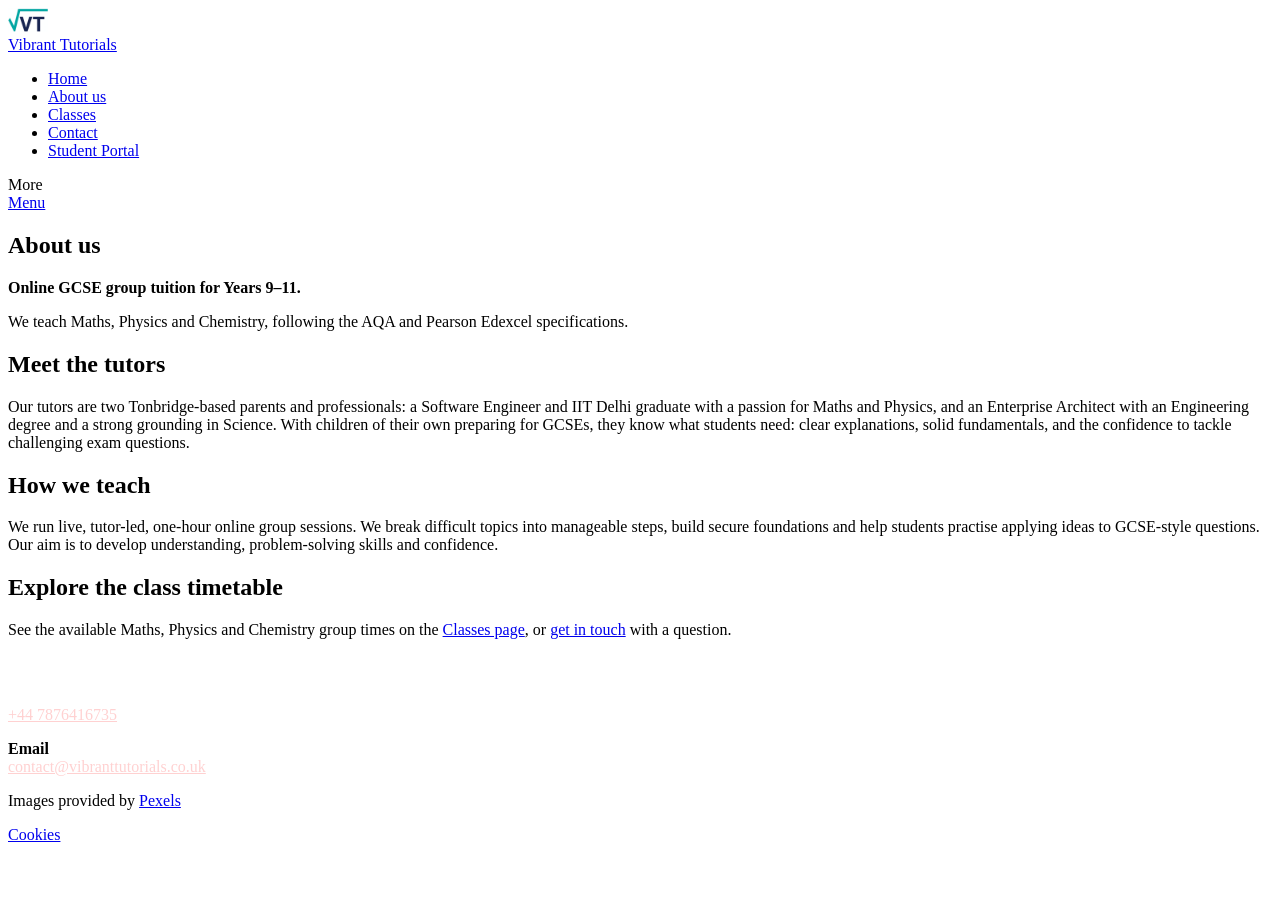
==== about-us/index.html @ f17263f3 "Add tutoring site files" ====
<!DOCTYPE html>
<html class="no-js" prefix="og: https://ogp.me/ns#" lang="en">
<head><link rel="preconnect" href="https://duyn491kcolsw.cloudfront.net" crossorigin><link rel="preconnect" href="https://fonts.gstatic.com" crossorigin><meta charset="utf-8"><link rel="icon" href="https://duyn491kcolsw.cloudfront.net/client/img/favicons/nco-reg.svg?ph=ab76c2c0dd" type="image/svg+xml" sizes="any"><link rel="icon" href="https://duyn491kcolsw.cloudfront.net/client/img/favicons/nco-reg-16.svg?ph=ab76c2c0dd" type="image/svg+xml" sizes="16x16"><link rel="icon" href="https://duyn491kcolsw.cloudfront.net/client/img/favicons/nco-reg.ico?ph=ab76c2c0dd"><link rel="apple-touch-icon" href="https://duyn491kcolsw.cloudfront.net/client/img/favicons/nco-reg.ico?ph=ab76c2c0dd"><link rel="icon" href="https://duyn491kcolsw.cloudfront.net/client/img/favicons/nco-reg.ico?ph=ab76c2c0dd">
    <meta http-equiv="X-UA-Compatible" content="IE=edge">
    <title>About us :: Vibrant Tutorials</title>
    <meta name="viewport" content="width=device-width,initial-scale=1">
    <meta name="msapplication-tap-highlight" content="no">
    
    <link href="https://duyn491kcolsw.cloudfront.net/files/0r/0rk/0rklmm.css?ph=ab76c2c0dd" media="print" rel="stylesheet">
    <link href="https://duyn491kcolsw.cloudfront.net/files/4f/4fk/4fkxao.css?ph=ab76c2c0dd" media="screen and (min-width:100000em)" rel="stylesheet" data-type="cq" disabled>
    <link rel="stylesheet" href="https://duyn491kcolsw.cloudfront.net/files/01/018/018gum.css?ph=ab76c2c0dd"><link rel="stylesheet" href="https://duyn491kcolsw.cloudfront.net/files/0k/0k1/0k1ucs.css?ph=ab76c2c0dd" media="screen and (min-width:37.5em)"><link rel="stylesheet" href="https://duyn491kcolsw.cloudfront.net/files/2l/2le/2leizp.css?ph=ab76c2c0dd" data-wnd_color_scheme_file=""><link rel="stylesheet" href="https://duyn491kcolsw.cloudfront.net/files/0n/0nx/0nxgrr.css?ph=ab76c2c0dd" data-wnd_color_scheme_desktop_file="" media="screen and (min-width:37.5em)" disabled=""><link rel="stylesheet" href="https://duyn491kcolsw.cloudfront.net/files/0o/0ou/0ounvp.css?ph=ab76c2c0dd" data-wnd_additive_color_file=""><link rel="stylesheet" href="https://duyn491kcolsw.cloudfront.net/files/3d/3dz/3dzb9f.css?ph=ab76c2c0dd" data-wnd_typography_file=""><link rel="stylesheet" href="https://duyn491kcolsw.cloudfront.net/files/01/013/0133ua.css?ph=ab76c2c0dd" data-wnd_typography_desktop_file="" media="screen and (min-width:37.5em)" disabled=""><script>(()=>{let e=!1;const t=()=>{if(!e&&window.innerWidth>=600){for(let e=0,t=document.querySelectorAll('head > link[href*="css"][media="screen and (min-width:37.5em)"]');e<t.length;e++)t[e].removeAttribute("disabled");e=!0}};t(),window.addEventListener("resize",t),"container"in document.documentElement.style||fetch(document.querySelector('head > link[data-type="cq"]').getAttribute("href")).then((e=>{e.text().then((e=>{const t=document.createElement("style");document.head.appendChild(t),t.appendChild(document.createTextNode(e)),import("https://duyn491kcolsw.cloudfront.net/client/js.polyfill/container-query-polyfill.modern.js").then((()=>{let e=setInterval((function(){document.body&&(document.body.classList.add("cq-polyfill-loaded"),clearInterval(e))}),100)}))}))}))})()</script>
<link rel="preload stylesheet" href="https://duyn491kcolsw.cloudfront.net/files/2m/2m8/2m8msc.css?ph=ab76c2c0dd" as="style"><meta name="description" content="Vibrant Tutorials offers online GCSE group tuition in Maths, Physics and Chemistry for Years 9–11. Our tutors are two Tonbridge-based professionals who help students build strong foundations, understand challenging ideas and grow in confidence."><meta name="keywords" content=""><meta name="generator" content="Webnode 2"><meta name="apple-mobile-web-app-capable" content="no"><meta name="apple-mobile-web-app-status-bar-style" content="black"><meta name="format-detection" content="telephone=no">

<meta property="og:url" content="https://www.vibranttutorials.co.uk/about-us/"><meta property="og:title" content="About us :: Vibrant Tutorials"><meta property="og:type" content="article"><meta property="og:description" content="Vibrant Tutorials offers online GCSE group tuition in Maths, Physics and Chemistry for Years 9–11. Our tutors are two Tonbridge-based professionals who help students build strong foundations, understand challenging ideas and grow in confidence."><meta property="og:site_name" content="Vibrant Tutorials"><meta property="og:image" content="https://ab76c2c0dd.clvaw-cdnwnd.com/5b10aa1853b78f2caf89f7ef17a01066/200000029-0ea910ea93/700/images-pexels-com-photos-5905714-pexels-photo-5905714-auto-compress-cs-tinysrgb-dpr-2-h-650-w-940.jpeg?ph=ab76c2c0dd"><meta property="og:article:published_time" content="2026-10-13 00:00:00"><meta name="robots" content="index,follow"><link rel="canonical" href="https://www.vibranttutorials.co.uk/about-us/"><script>window.checkAndChangeSvgColor=function(c){try{var a=document.getElementById(c);if(a){c=[["border","borderColor"],["outline","outlineColor"],["color","color"]];for(var h,b,d,f=[],e=0,m=c.length;e<m;e++)if(h=window.getComputedStyle(a)[c[e][1]].replace(/\s/g,"").match(/^rgb[a]?\(([0-9]{1,3}),([0-9]{1,3}),([0-9]{1,3})/i)){b="";for(var g=1;3>=g;g++)b+=("0"+parseInt(h[g],10).toString(16)).slice(-2);"0"===b.charAt(0)&&(d=parseInt(b.substr(0,2),16),d=Math.max(16,d),b=d.toString(16)+b.slice(-4));f.push(c[e][0]+"="+b)}if(f.length){var k=a.getAttribute("data-src"),l=k+(0>k.indexOf("?")?"?":"&")+f.join("&");a.src!=l&&(a.src=l,a.outerHTML=a.outerHTML)}}}catch(n){}};</script></head>
<body class="l wt-page ac-h ac-s ac-i ac-o ac-n l-default l-d-none b-btn-fr b-btn-s-m b-btn-dn b-btn-bw-1 img-d-fr img-t-u img-h-z line-solid b-e-ds lbox-l c-s-n    wnd-fe"><noscript>
				<iframe
				 src="https://www.googletagmanager.com/ns.html?id=GTM-542MMSL"
				 height="0"
				 width="0"
				 style="display:none;visibility:hidden"
				 >
				 </iframe>
			</noscript>

<div class="wnd-page l-page cs-deep ac-7f0d0d ac-dark t-t-fs-m t-t-fw-m t-t-sp-n t-t-d-s t-s-fs-m t-s-fw-m t-s-sp-n t-s-d-n t-p-fs-m t-p-fw-l t-p-sp-n t-h-fs-m t-h-fw-m t-h-sp-n t-bq-fs-m t-bq-fw-m t-bq-sp-n t-bq-d-q t-btn-fw-l t-nav-fw-l t-pd-fw-l t-nav-tt-n">
    <div class="l-w t cf t-19">
        <div class="l-bg cf">
            <div class="s-bg-l">
                
                
            </div>
        </div>
        <header class="l-h cf">
            <div class="sw cf">
	<div class="sw-c cf"><section data-space="true" class="s s-hn s-hn-default wnd-mt-classic wnd-na-c logo-classic sc-w   wnd-w-wider wnd-nh-m hm-hidden menu-default-underline">
	<div class="s-w">
		<div class="s-o">

			<div class="s-bg">
                <div class="s-bg-l">
                    
                    
                </div>
			</div>

			<div class="h-w h-f wnd-fixed">

				<div class="n-l">
					<div class="s-c menu-nav">
						<div class="logo-block">
							<div class="b b-l logo logo-default logo-nb wnd-font-size-20 playfair-display logo-25 b-ls-s">
	<div class="b-l-c logo-content">
		<a class="b-l-link logo-link" href="../index.html">

			

			<div class="b-l-embed logo-embed">
				<div class="b-l-embed-w logo-embed-cell">
					<img class="b-l-embed-svg logo-svg" id="wnd_LogoBlock_13761791842358066898_img" src="../images/vt_logo.png" alt="" width="40" height="24" decoding="async" style="width:40px;height:24px;object-fit:contain;aspect-ratio:5/3;"></div>
			</div>

			<div class="b-l-br logo-br"></div>

			<div class="b-l-text logo-text-wrapper">
				<div class="b-l-text-w logo-text">
					<span class="b-l-text-c logo-text-cell">Vibrant Tutorials</span>
				</div>
			</div>

		</a>
	</div>
</div>
						</div>

						<div id="menu-slider">
							<div id="menu-block">
								<nav id="menu"><div class="menu-font menu-wrapper">
	<a href="#" class="menu-close" rel="nofollow" title="Close Menu"></a>
	<ul role="menubar" aria-label="Menu" class="level-1">
		<li role="none" class="wnd-homepage">
			<a class="menu-item" role="menuitem" href="../index.html"><span class="menu-item-text">Home</span></a>
			
		</li><li role="none" class="wnd-active wnd-active-path">
			<a class="menu-item" role="menuitem" href="../about-us/index.html"><span class="menu-item-text">About us</span></a>
			
		</li><li role="none">
			<a class="menu-item" role="menuitem" href="../services/index.html"><span class="menu-item-text">Classes</span></a>
			
		</li>
		<li role="none">
			<a class="menu-item" role="menuitem" href="../contact/index.html"><span class="menu-item-text">Contact</span></a>
			
		</li>
		<li role="none"><a class="menu-item" role="menuitem" href="../portal/index.html"><span class="menu-item-text">Student Portal</span></a></li>
	</ul>
	<span class="more-text">More</span>
</div></nav>
							</div>
						</div>

						<div class="cart-and-mobile">
							
							

							<div id="menu-mobile">
								<a href="#" id="menu-submit"><span></span>Menu</a>
							</div>
						</div>

					</div>
				</div>

			</div>

		</div>
	</div>
</section></div>
</div>
        </header>
        <main class="l-m cf">
            <div class="sw cf">
	<div class="sw-c cf"><section class="s s-hm s-hm-hidden wnd-h-hidden cf sc-w   hn-default"><div></div></section><section class="s s-basic cf sc-w   wnd-w-wider wnd-s-higher wnd-h-auto">
	<div class="s-w cf">
		<div class="s-o s-fs cf">
			<div class="s-bg cf">
				<div class="s-bg-l">
                    
					
				</div>
			</div>
			<div class="s-c s-fs cf">
				<div class="ez cf"><div class="ez-c">
  <div class="b b-text cf"><div class="b-c b-text-c b-s b-s-t60 b-s-b60 b-cs cf">
    <h1>About us</h1>
    <p><strong>Online GCSE group tuition for Years 9–11.</strong></p>
    <p>We teach Maths, Physics and Chemistry, following the AQA and Pearson Edexcel specifications.</p>
  </div></div>
  <div class="b b-text cf"><div class="b-c b-text-c b-s b-s-t60 b-s-b60 b-cs cf">
    <h2>Meet the tutors</h2>
    <p>Our tutors are two Tonbridge-based parents and professionals: a Software Engineer and IIT Delhi graduate with a passion for Maths and Physics, and an Enterprise Architect with an Engineering degree and a strong grounding in Science. With children of their own preparing for GCSEs, they know what students need: clear explanations, solid fundamentals, and the confidence to tackle challenging exam questions.</p>
  </div></div>
  <div class="b b-text cf"><div class="b-c b-text-c b-s b-s-t60 b-s-b60 b-cs cf">
    <h2>How we teach</h2>
    <p>We run live, tutor-led, one-hour online group sessions. We break difficult topics into manageable steps, build secure foundations and help students practise applying ideas to GCSE-style questions. Our aim is to develop understanding, problem-solving skills and confidence.</p>
  </div></div>
  <div class="b b-text cf"><div class="b-c b-text-c b-s b-s-t60 b-s-b60 b-cs cf">
    <h2>Explore the class timetable</h2>
    <p>See the available Maths, Physics and Chemistry group times on the <a href="../services/index.html">Classes page</a>, or <a href="../contact/index.html">get in touch</a> with a question.</p>
  </div></div>
</div></div>
			</div>
		</div>
	</div>
</section></div>
</div>
        </main>
        <footer class="l-f cf">
            <div class="sw cf">
	<div class="sw-c cf"><section data-wn-border-element="s-f-border" class="s s-f s-f-edit sc-d   wnd-w-wider wnd-s-higher wnd-h-auto">
	<div class="s-w">
		<div class="s-o">
			<div class="s-bg">
                <div class="s-bg-l">
                    
                    
                </div>
			</div>
			<div class="s-f-ez">
				<div class="s-c s-f-border">
					<div>
						<div class="ez cf">
	<div class="ez-c"><div class="cw cf">
	<div class="cw-c cf"><div class="c cf" style="width:100%;">
	<div class="c-c cf"><div class="b b-text cf">
	<div class="b-c b-text-c b-s b-s-t60 b-s-b60 b-cs cf"><h2 style="color:#fff">Get in touch</h2>

<p><a style="color:#ffd1d1" href="tel:+447876416735">+44 7876416735</a></p>

<p><strong>Email</strong><br />
<a style="color:#ffd1d1" href="mailto:contact@vibranttutorials.co.uk">contact@vibranttutorials.co.uk</a></p>
</div>
</div></div>
</div></div>
</div><div class="b b-text cf">
	<div class="b-c b-text-c b-s b-s-t60 b-s-b60 b-cs cf"><p class="wnd-align-center"><font class="wnd-font-size-70">Images provided by <a href="https://pexels.com">Pexels</a></font></p></div>
</div></div>
</div>
					</div>
				</div>
			</div>
			<div class="s-c s-f-l-w">
				<div class="s-f-l b-s b-s-t0 b-s-b0">
					<div class="s-f-l-c s-f-l-c-first">
						<div class="s-f-sf">
                            <span class="sf b">
<span class="sf-content sf-c link"></span>
</span>
                            <span class="sf-cbr link">
    <a href="#" rel="nofollow">Cookies</a>
</span>
                            
                            
                            
						</div>
					</div>
					<div class="s-f-l-c s-f-l-c-last">
						<div class="s-f-lang lang-select cf">
	
</div>
					</div>
                    <div class="s-f-l-c s-f-l-c-currency">
                        <div class="s-f-ccy ccy-select cf">
	
</div>
                    </div>
				</div>
			</div>
		</div>
	</div>
	<div class="s-f-bg-stripe"></div>
</section></div>
</div>
        </footer>
    </div>
    
</div>
<section class="cb cb-dark" id="cookiebar" style="display:none;" id="cookiebar" style="display:none;">
	<div class="cb-bar cb-scrollable">
		<div class="cb-bar-c">
			<div class="cb-bar-text">We use cookies to enable the proper functioning and security of our website, and to offer you the best possible user experience.</div>
			<div class="cb-bar-buttons">
				<button class="cb-button cb-close-basic" data-action="accept-necessary">
					<span class="cb-button-content">Accept only necessary</span>
				</button>
				<button class="cb-button cb-close-basic" data-action="accept-all">
					<span class="cb-button-content">Accept all</span>
				</button>
				
			</div>
		</div>
        <div class="cb-close cb-close-basic" data-action="accept-necessary"></div>
	</div>

	<div class="cb-popup cb-light close">
		<div class="cb-popup-c">
			<div class="cb-popup-head">
				<h3 class="cb-popup-title">Advanced settings</h3>
				<p class="cb-popup-text">You can customize your cookie preferences here. Enable or disable the following categories and save your selection.</p>
			</div>
			<div class="cb-popup-options cb-scrollable">
				<div class="cb-option">
					<input class="cb-option-input" type="checkbox" id="necessary" name="necessary" readonly="readonly" disabled="disabled" checked="checked">
                    <div class="cb-option-checkbox"></div>
                    <label class="cb-option-label" for="necessary">Essential cookies</label>
					<div class="cb-option-text"></div>
				</div>
			</div>
			<div class="cb-popup-footer">
				<button class="cb-button cb-save-popup" data-action="advanced-save">
					<span class="cb-button-content">Save</span>
				</button>
			</div>
			<div class="cb-close cb-close-popup" data-action="close"></div>
		</div>
	</div>
</section>

<script src="https://duyn491kcolsw.cloudfront.net/files/35/35w/35wjn2.js?ph=ab76c2c0dd" crossorigin="anonymous" type="module"></script><script>document.querySelector(".wnd-fe")&&[...document.querySelectorAll(".c")].forEach((e=>{const t=e.querySelector(".b-text:only-child");t&&""===t.querySelector(".b-text-c").innerText&&e.classList.add("column-empty")}))</script>


<script src="https://duyn491kcolsw.cloudfront.net/client.fe/js.compiled/lang.en.157cda6bbe6f8e15.js?ph=ab76c2c0dd" crossorigin="anonymous"></script><script src="https://duyn491kcolsw.cloudfront.net/client.fe/js.compiled/compiled.multi.0f523a8eb54f2400.js?ph=ab76c2c0dd" crossorigin="anonymous"></script><script>var wnd = wnd || {};wnd.$data = {"image_content_items":{"wnd_ThumbnailBlock_1":{"id":"wnd_ThumbnailBlock_1","type":"wnd.pc.ThumbnailBlock"},"wnd_HeaderSection_header_main_6941791842962902108":{"id":"wnd_HeaderSection_header_main_6941791842962902108","type":"wnd.pc.HeaderSection"},"wnd_ImageBlock_26441791842962902212":{"id":"wnd_ImageBlock_26441791842962902212","type":"wnd.pc.ImageBlock"},"wnd_Section_default_76111791842962904018":{"id":"wnd_Section_default_76111791842962904018","type":"wnd.pc.Section"},"wnd_ImageBlock_34871791842962904216":{"id":"wnd_ImageBlock_34871791842962904216","type":"wnd.pc.ImageBlock"},"wnd_LogoBlock_13761791842358066898":{"id":"wnd_LogoBlock_13761791842358066898","type":"wnd.pc.LogoBlock"},"wnd_FooterSection_footer_17391791842358067066":{"id":"wnd_FooterSection_footer_17391791842358067066","type":"wnd.pc.FooterSection"}},"svg_content_items":{"wnd_ImageBlock_26441791842962902212":{"id":"wnd_ImageBlock_26441791842962902212","type":"wnd.pc.ImageBlock"},"wnd_ImageBlock_34871791842962904216":{"id":"wnd_ImageBlock_34871791842962904216","type":"wnd.pc.ImageBlock"},"wnd_LogoBlock_13761791842358066898":{"id":"wnd_LogoBlock_13761791842358066898","type":"wnd.pc.LogoBlock"}},"content_items":[],"eshopSettings":{"ESHOP_SETTINGS_DISPLAY_PRICE_WITHOUT_VAT":false,"ESHOP_SETTINGS_DISPLAY_ADDITIONAL_VAT":false,"ESHOP_SETTINGS_DISPLAY_SHIPPING_COST":false},"project_info":{"isMultilanguage":false,"isMulticurrency":false,"eshop_tax_enabled":"0","country_code":"gb","contact_state":null,"eshop_tax_type":"VAT","eshop_discounts":false,"graphQLURL":"https:\/\/vibranttutorials.co.uk\/servers\/graphql\/","iubendaSettings":{"cookieBarCode":"","cookiePolicyCode":"","privacyPolicyCode":"","termsAndConditionsCode":""}}};</script><script>wnd.$system = {"fileSystemType":"aws_s3","localFilesPath":"https:\/\/www.vibranttutorials.co.uk\/_files\/","awsS3FilesPath":"https:\/\/ab76c2c0dd.clvaw-cdnwnd.com\/5b10aa1853b78f2caf89f7ef17a01066\/","staticFiles":"https:\/\/duyn491kcolsw.cloudfront.net\/files","isCms":false,"staticCDNServers":["https:\/\/duyn491kcolsw.cloudfront.net\/"],"fileUploadAllowExtension":["jpg","jpeg","jfif","png","gif","bmp","ico","svg","webp","tiff","pdf","doc","docx","ppt","pptx","pps","ppsx","odt","xls","xlsx","txt","rtf","mp3","wma","wav","ogg","amr","flac","m4a","3gp","avi","wmv","mov","mpg","mkv","mp4","mpeg","m4v","swf","gpx","stl","csv","xml","txt","dxf","dwg","iges","igs","step","stp"],"maxUserFormFileLimit":4194304,"frontendLanguage":"en","backendLanguage":"en","frontendLanguageId":"1","page":{"id":200000058,"identifier":"about-us","template":{"id":200000004,"styles":{"typography":"t-19_new","typoTitleSizes":"t-t-fs-m","typoTitleWeights":"t-t-fw-m","typoTitleSpacings":"t-t-sp-n","typoTitleDecorations":"t-t-d-s","typoSubtitleSizes":"t-s-fs-m","typoSubtitleWeights":"t-s-fw-m","typoSubtitleSpacings":"t-s-sp-n","typoSubtitleDecorations":"t-s-d-n","typoParagraphSizes":"t-p-fs-m","typoParagraphWeights":"t-p-fw-l","typoParagraphSpacings":"t-p-sp-n","typoHeadingSizes":"t-h-fs-m","typoHeadingWeights":"t-h-fw-m","typoHeadingSpacings":"t-h-sp-n","typoBlockquoteSizes":"t-bq-fs-m","typoBlockquoteWeights":"t-bq-fw-m","typoBlockquoteSpacings":"t-bq-sp-n","typoBlockquoteDecorations":"t-bq-d-q","scheme":"cs-deep","additiveColor":"ac-7f0d0d ac-dark","acHeadings":true,"acSubheadings":true,"acIcons":true,"acOthers":true,"acMenu":true,"imageStyle":"img-d-fr","imageHover":"img-h-z","imageTitle":"img-t-u","buttonStyle":"b-btn-fr","buttonSize":"b-btn-s-m","buttonDecoration":"b-btn-dn","buttonBorders":"b-btn-bw-1","lineStyle":"line-solid","eshopGridItemStyle":"b-e-ds","formStyle":"rounded","menuType":"","menuStyle":"menu-default-underline","lightboxStyle":"lbox-l","columnSpaces":"c-s-n","sectionColor":"","sectionWidth":"wnd-w-wider","sectionSpace":"wnd-s-higher","layoutType":"l-default","layoutDecoration":"l-d-none","buttonWeight":"t-btn-fw-l","menuWeight":"t-nav-fw-l","productWeight":"t-pd-fw-l","background":{"default":null},"backgroundSettings":{"default":""}}},"layout":"default","name":"About us","html_title":"","language":"en","langId":1,"isHomepage":false,"meta_description":null,"meta_keywords":null,"header_code":null,"footer_code":null,"styles":[],"countFormsEntries":[]},"listingsPrefix":"\/l\/","productPrefix":"\/p\/","cartPrefix":"\/cart\/","checkoutPrefix":"\/checkout\/","searchPrefix":"\/search\/","isCheckout":false,"isEshop":false,"hasBlog":false,"isProductDetail":false,"isListingDetail":false,"listing_page":[],"hasEshopAnalytics":false,"gTagId":null,"gAdsId":null,"format":{"be":{"DATE_TIME":{"mask":"%d\/%m\/%Y %H:%M","regexp":"^(((0?[1-9]|[1,2][0-9]|3[0,1])\\\/(0?[1-9]|1[0-2])\\\/[0-9]{1,4})(( [0-1][0-9]| 2[0-3]):[0-5][0-9])?|(([0-9]{4}(0[1-9]|1[0-2])(0[1-9]|[1,2][0-9]|3[0,1])(0[0-9]|1[0-9]|2[0-3])[0-5][0-9][0-5][0-9])))?$"},"DATE":{"mask":"%d\/%m\/%Y","regexp":"^((0?[1-9]|[1,2][0-9]|3[0,1])\\\/(0?[1-9]|1[0-2])\\\/[0-9]{1,4})$"},"CURRENCY":{"mask":{"point":".","thousands":",","decimals":2,"mask":"%s","zerofill":true}}},"fe":{"DATE_TIME":{"mask":"%d\/%m\/%Y %H:%M","regexp":"^(((0?[1-9]|[1,2][0-9]|3[0,1])\\\/(0?[1-9]|1[0-2])\\\/[0-9]{1,4})(( [0-1][0-9]| 2[0-3]):[0-5][0-9])?|(([0-9]{4}(0[1-9]|1[0-2])(0[1-9]|[1,2][0-9]|3[0,1])(0[0-9]|1[0-9]|2[0-3])[0-5][0-9][0-5][0-9])))?$"},"DATE":{"mask":"%d\/%m\/%Y","regexp":"^((0?[1-9]|[1,2][0-9]|3[0,1])\\\/(0?[1-9]|1[0-2])\\\/[0-9]{1,4})$"},"CURRENCY":{"mask":{"point":".","thousands":",","decimals":2,"mask":"%s","zerofill":true}}}},"e_product":null,"listing_item":null,"feReleasedFeatures":{"dualCurrency":false,"HeurekaSatisfactionSurvey":true,"productAvailability":true},"labels":{"dualCurrency.fixedRate":"","invoicesGenerator.W2EshopInvoice.alreadyPayed":"Do not pay! - Already paid","invoicesGenerator.W2EshopInvoice.amount":"Quantity:","invoicesGenerator.W2EshopInvoice.contactInfo":"Contact information:","invoicesGenerator.W2EshopInvoice.couponCode":"Coupon code:","invoicesGenerator.W2EshopInvoice.customer":"Customer:","invoicesGenerator.W2EshopInvoice.dateOfIssue":"Date issued:","invoicesGenerator.W2EshopInvoice.dateOfTaxableSupply":"Date of taxable supply:","invoicesGenerator.W2EshopInvoice.dic":"VAT Reg No:","invoicesGenerator.W2EshopInvoice.discount":"Discount","invoicesGenerator.W2EshopInvoice.dueDate":"Due date:","invoicesGenerator.W2EshopInvoice.email":"Email:","invoicesGenerator.W2EshopInvoice.filenamePrefix":"Invoice-","invoicesGenerator.W2EshopInvoice.fiscalCode":"Fiscal code:","invoicesGenerator.W2EshopInvoice.freeShipping":"Free shipping","invoicesGenerator.W2EshopInvoice.ic":"Company ID:","invoicesGenerator.W2EshopInvoice.invoiceNo":"Invoice number","invoicesGenerator.W2EshopInvoice.invoiceNoTaxed":"Invoice - Tax invoice number","invoicesGenerator.W2EshopInvoice.notVatPayers":"Not VAT registered","invoicesGenerator.W2EshopInvoice.orderNo":"Order number:","invoicesGenerator.W2EshopInvoice.paymentPrice":"Payment method price:","invoicesGenerator.W2EshopInvoice.pec":"PEC:","invoicesGenerator.W2EshopInvoice.phone":"Phone:","invoicesGenerator.W2EshopInvoice.priceExTax":"Price excl. tax:","invoicesGenerator.W2EshopInvoice.priceIncludingTax":"Price incl. tax:","invoicesGenerator.W2EshopInvoice.product":"Product:","invoicesGenerator.W2EshopInvoice.productNr":"Product number:","invoicesGenerator.W2EshopInvoice.recipientCode":"Recipient code:","invoicesGenerator.W2EshopInvoice.shippingAddress":"Shipping address:","invoicesGenerator.W2EshopInvoice.shippingPrice":"Shipping price:","invoicesGenerator.W2EshopInvoice.subtotal":"Subtotal:","invoicesGenerator.W2EshopInvoice.sum":"Total:","invoicesGenerator.W2EshopInvoice.supplier":"Provider:","invoicesGenerator.W2EshopInvoice.tax":"Tax:","invoicesGenerator.W2EshopInvoice.total":"Total:","invoicesGenerator.W2EshopInvoice.web":"Web:","text[dashboard][complianceManagement][embeddedCode][cookiePolicy][title]":"Cookie policy","text[dashboard][complianceManagement][embeddedCode][privacyPolicy][title]":"Privacy policy","wnd.errorBandwidthStorage.description":"We apologize for any inconvenience. If you are the website owner, please log in to your account to learn how to get your website back online.","wnd.errorBandwidthStorage.heading":"This website is temporarily unavailable (or under maintenance)","wnd.es.CheckoutShippingService.correiosDeliveryWithSpecialConditions":"CEP de destino est\u00e1 sujeito a condi\u00e7\u00f5es especiais de entrega pela ECT e ser\u00e1 realizada com o acr\u00e9scimo de at\u00e9 7 (sete) dias \u00fateis ao prazo regular.","wnd.es.CheckoutShippingService.correiosWithoutHomeDelivery":"CEP de destino est\u00e1 temporariamente sem entrega domiciliar. A entrega ser\u00e1 efetuada na ag\u00eancia indicada no Aviso de Chegada que ser\u00e1 entregue no endere\u00e7o do destinat\u00e1rio","wnd.es.ProductEdit.unit.cm":"cm","wnd.es.ProductEdit.unit.floz":"fl oz","wnd.es.ProductEdit.unit.ft":"ft","wnd.es.ProductEdit.unit.ft2":"ft\u00b2","wnd.es.ProductEdit.unit.g":"g","wnd.es.ProductEdit.unit.gal":"gal","wnd.es.ProductEdit.unit.in":"in","wnd.es.ProductEdit.unit.inventoryQuantity":"pcs","wnd.es.ProductEdit.unit.inventorySize":"cm","wnd.es.ProductEdit.unit.inventorySize.cm":"cm","wnd.es.ProductEdit.unit.inventorySize.inch":"in","wnd.es.ProductEdit.unit.inventoryWeight":"kg","wnd.es.ProductEdit.unit.inventoryWeight.kg":"kg","wnd.es.ProductEdit.unit.inventoryWeight.lb":"lb","wnd.es.ProductEdit.unit.l":"l","wnd.es.ProductEdit.unit.m":"m","wnd.es.ProductEdit.unit.m2":"m\u00b2","wnd.es.ProductEdit.unit.m3":"m\u00b3","wnd.es.ProductEdit.unit.mg":"mg","wnd.es.ProductEdit.unit.ml":"ml","wnd.es.ProductEdit.unit.mm":"mm","wnd.es.ProductEdit.unit.oz":"oz","wnd.es.ProductEdit.unit.pcs":"pcs","wnd.es.ProductEdit.unit.pt":"pt","wnd.es.ProductEdit.unit.qt":"qt","wnd.es.ProductEdit.unit.yd":"yd","wnd.es.ProductList.inventory.outOfStock":"Out of stock","wnd.fe.CheckoutFi.creditCard":"Credit card","wnd.fe.CheckoutSelectMethodKlarnaPlaygroundItem":"{name} playground test","wnd.fe.CheckoutSelectMethodZasilkovnaItem.change":"Change pick up point","wnd.fe.CheckoutSelectMethodZasilkovnaItem.choose":"Choose your pick up point","wnd.fe.CheckoutSelectMethodZasilkovnaItem.error":"Please select a pick up point","wnd.fe.CheckoutZipField.brInvalid":"Please enter valid ZIP code in format XXXXX-XXX","wnd.fe.CookieBar.message":"This website uses cookies to provide the necessary site functionality and to improve your experience. By using our website, you agree to our privacy policy.","wnd.fe.FeFooter.createWebsite":"Create your website for free!","wnd.fe.FormManager.error.file.invalidExtOrCorrupted":"This file cannot be processed. Either the file has been corrupted or the extension doesn't match the format of the file.","wnd.fe.FormManager.error.file.notAllowedExtension":"File extension \u0022{EXTENSION}\u0022 is not allowed.","wnd.fe.FormManager.error.file.required":"Please choose a file to upload.","wnd.fe.FormManager.error.file.sizeExceeded":"Maximum size of the uploaded file is {SIZE} MB.","wnd.fe.FormManager.error.userChangePassword":"Passwords do not match","wnd.fe.FormManager.error.userLogin.inactiveAccount":"Your registration has not been approved yet, you cannot log in.","wnd.fe.FormManager.error.userLogin.invalidLogin":"Incorrect user name (email) or password!","wnd.fe.FreeBarBlock.buttonText":"Get started","wnd.fe.FreeBarBlock.longText":"This website was made with Webnode. \u003Cstrong\u003ECreate your own\u003C\/strong\u003E for free today!","wnd.fe.ListingData.shortMonthName.Apr":"Apr","wnd.fe.ListingData.shortMonthName.Aug":"Aug","wnd.fe.ListingData.shortMonthName.Dec":"Dec","wnd.fe.ListingData.shortMonthName.Feb":"Feb","wnd.fe.ListingData.shortMonthName.Jan":"Jan","wnd.fe.ListingData.shortMonthName.Jul":"Jul","wnd.fe.ListingData.shortMonthName.Jun":"Jun","wnd.fe.ListingData.shortMonthName.Mar":"Mar","wnd.fe.ListingData.shortMonthName.May":"May","wnd.fe.ListingData.shortMonthName.Nov":"Nov","wnd.fe.ListingData.shortMonthName.Oct":"Oct","wnd.fe.ListingData.shortMonthName.Sep":"Sep","wnd.fe.ShoppingCartManager.count.between2And4":"{COUNT} items","wnd.fe.ShoppingCartManager.count.moreThan5":"{COUNT} items","wnd.fe.ShoppingCartManager.count.one":"{COUNT} item","wnd.fe.ShoppingCartTable.label.itemsInStock":"Only {COUNT} pcs available in stock","wnd.fe.ShoppingCartTable.label.itemsInStock.between2And4":"Only {COUNT} pcs available in stock","wnd.fe.ShoppingCartTable.label.itemsInStock.moreThan5":"Only {COUNT} pcs available in stock","wnd.fe.ShoppingCartTable.label.itemsInStock.one":"Only {COUNT} pc available in stock","wnd.fe.ShoppingCartTable.label.outOfStock":"Out of stock","wnd.fe.UserBar.logOut":"Log Out","wnd.pc.BlogDetailPageZone.next":"Newer posts","wnd.pc.BlogDetailPageZone.previous":"Older posts","wnd.pc.ContactInfoBlock.placeholder.infoMail":"E.g. contact@example.com","wnd.pc.ContactInfoBlock.placeholder.infoPhone":"E.g. +44 020 1234 5678","wnd.pc.ContactInfoBlock.placeholder.infoText":"E.g. We are open daily from 9am to 6pm","wnd.pc.CookieBar.button.advancedClose":"Close","wnd.pc.CookieBar.button.advancedOpen":"Open advanced settings","wnd.pc.CookieBar.button.advancedSave":"Save","wnd.pc.CookieBar.link.disclosure":"Disclosure","wnd.pc.CookieBar.title.advanced":"Advanced settings","wnd.pc.CookieBar.title.option.functional":"Functional cookies","wnd.pc.CookieBar.title.option.marketing":"Marketing \/ third party cookies","wnd.pc.CookieBar.title.option.necessary":"Essential cookies","wnd.pc.CookieBar.title.option.performance":"Performance cookies","wnd.pc.CookieBarReopenBlock.text":"Cookies","wnd.pc.FileBlock.download":"DOWNLOAD","wnd.pc.FormBlock.action.defaultMessage.text":"The form was submitted successfully.","wnd.pc.FormBlock.action.defaultMessage.title":"Thank you!","wnd.pc.FormBlock.action.invisibleCaptchaInfoText":"This site is protected by reCAPTCHA and the Google \u003Clink1\u003EPrivacy Policy\u003C\/link1\u003E and \u003Clink2\u003ETerms of Service\u003C\/link2\u003E apply.","wnd.pc.FormBlock.action.submitBlockedDisabledBecauseSiteSecurity":"This form entry cannot be submitted (the website owner blocked your area).","wnd.pc.FormBlock.mail.value.no":"No","wnd.pc.FormBlock.mail.value.yes":"Yes","wnd.pc.FreeBarBlock.text":"Powered by","wnd.pc.ListingDetailPageZone.next":"Next","wnd.pc.ListingDetailPageZone.previous":"Previous","wnd.pc.ListingItemCopy.namePrefix":"Copy of","wnd.pc.MenuBlock.closeSubmenu":"Close submenu","wnd.pc.MenuBlock.openSubmenu":"Open submenu","wnd.pc.Option.defaultText":"Other option","wnd.pc.PageCopy.namePrefix":"Copy of","wnd.pc.PhotoGalleryBlock.placeholder.text":"No images were found in this photo gallery.","wnd.pc.PhotoGalleryBlock.placeholder.title":"Photo Gallery","wnd.pc.ProductAddToCartBlock.addToCart":"Add to cart","wnd.pc.ProductAvailability.in14Days":"Available in 14 days","wnd.pc.ProductAvailability.in3Days":"Available in 3 days","wnd.pc.ProductAvailability.in7Days":"Available in 7 days","wnd.pc.ProductAvailability.inMonth":"Available in 1 month","wnd.pc.ProductAvailability.inMoreThanMonth":"Available in more than 1 month","wnd.pc.ProductAvailability.inStock":"In stock","wnd.pc.ProductGalleryBlock.placeholder.text":"No images found in this product gallery.","wnd.pc.ProductGalleryBlock.placeholder.title":"Product gallery","wnd.pc.ProductItem.button.viewDetail":"Product page","wnd.pc.ProductOptionGroupBlock.notSelected":"No variant selected","wnd.pc.ProductOutOfStockBlock.label":"Out of stock","wnd.pc.ProductPriceBlock.prefixText":"Starting at ","wnd.pc.ProductPriceBlock.suffixText":"","wnd.pc.ProductPriceExcludingVATBlock.USContent":"price excl. VAT","wnd.pc.ProductPriceExcludingVATBlock.content":"price incl. VAT","wnd.pc.ProductShippingInformationBlock.content":"excluding shipping cost","wnd.pc.ProductVATInformationBlock.content":"excl. VAT {PRICE}","wnd.pc.ProductsZone.label.collections":"Categories","wnd.pc.ProductsZone.placeholder.noProductsInCategory":"This category is empty. Assign products to it or choose another category.","wnd.pc.ProductsZone.placeholder.text":"There are no products yet. Start by clicking \u0022Add product\u0022.","wnd.pc.ProductsZone.placeholder.title":"Products","wnd.pc.ProductsZoneModel.label.allCollections":"All products","wnd.pc.SearchBlock.allListingItems":"All blog posts","wnd.pc.SearchBlock.allPages":"All pages","wnd.pc.SearchBlock.allProducts":"All products","wnd.pc.SearchBlock.allResults":"Show all results","wnd.pc.SearchBlock.iconText":"Search","wnd.pc.SearchBlock.inputPlaceholder":"I'm looking for...","wnd.pc.SearchBlock.matchInListingItemIdentifier":"Post with the term \u0022{IDENTIFIER}\u0022 in URL","wnd.pc.SearchBlock.matchInPageIdentifier":"Page with the term \u0022{IDENTIFIER}\u0022 in URL","wnd.pc.SearchBlock.noResults":"No results found","wnd.pc.SearchBlock.requestError":"Error: Unable to load more results. Please refresh the page or \u003Clink1\u003Eclick here to try again\u003C\/link1\u003E.","wnd.pc.SearchResultsZone.emptyResult":"There are no results matching your search. Please try using a different term.","wnd.pc.SearchResultsZone.foundProducts":"Products found:","wnd.pc.SearchResultsZone.listingItemsTitle":"Blog posts","wnd.pc.SearchResultsZone.pagesTitle":"Pages","wnd.pc.SearchResultsZone.productsTitle":"Products","wnd.pc.SearchResultsZone.title":"Search results for:","wnd.pc.SectionMsg.name.eshopCategories":"Categories","wnd.pc.ShoppingCartTable.label.checkout":"Checkout","wnd.pc.ShoppingCartTable.label.checkoutDisabled":"Checkout is currently not available (no shipping or payment method)","wnd.pc.ShoppingCartTable.label.checkoutDisabledBecauseSiteSecurity":"This order cannot be submitted (the store owner blocked your area).","wnd.pc.ShoppingCartTable.label.continue":"Continue shopping","wnd.pc.ShoppingCartTable.label.delete":"Delete","wnd.pc.ShoppingCartTable.label.item":"Product","wnd.pc.ShoppingCartTable.label.price":"Price","wnd.pc.ShoppingCartTable.label.quantity":"Quantity","wnd.pc.ShoppingCartTable.label.sum":"Total","wnd.pc.ShoppingCartTable.label.totalPrice":"Total","wnd.pc.ShoppingCartTable.placeholder.text":"You can change that! Pick something from the store.","wnd.pc.ShoppingCartTable.placeholder.title":"Your shopping cart is empty now.","wnd.pc.ShoppingCartTotalPriceExcludingVATBlock.label":"excl. VAT","wnd.pc.ShoppingCartTotalPriceInformationBlock.label":"Excluding shipping cost","wnd.pc.ShoppingCartTotalPriceWithVATBlock.label":"with VAT","wnd.pc.ShoppingCartTotalVATBlock.label":"VAT {RATE}%","wnd.pc.SystemFooterBlock.poweredByWebnode":"Powered by {START_LINK}Webnode{END_LINK}","wnd.pc.UserBar.logoutText":"Log out","wnd.pc.UserChangePasswordFormBlock.invalidRecoveryUrl":"The link for resetting your password has timed out. To get a new link, go to the page {START_LINK}Forgotten password{END_LINK}","wnd.pc.UserRecoveryFormBlock.action.defaultMessage.text":"You can find the link that allows you to change your password in your inbox. If you haven't received this email, please check your spam folder.","wnd.pc.UserRecoveryFormBlock.action.defaultMessage.title":"The email with instructions has been sent.","wnd.pc.UserRegistrationFormBlock.action.defaultMessage.text":"Your registration is now awaiting approval. When your registration is approved, we will inform you via email.","wnd.pc.UserRegistrationFormBlock.action.defaultMessage.title":"Thank you for registering on our website.","wnd.pc.UserRegistrationFormBlock.action.successfulRegistrationMessage.text":"Your registration was successful and you can now log in to the private pages of this website.","wnd.pm.AddNewPagePattern.onlineStore":"Online store","wnd.ps.CookieBarSettingsForm.default.advancedMainText":"You can customize your cookie preferences here. Enable or disable the following categories and save your selection.","wnd.ps.CookieBarSettingsForm.default.captionAcceptAll":"Accept all","wnd.ps.CookieBarSettingsForm.default.captionAcceptNecessary":"Accept only necessary","wnd.ps.CookieBarSettingsForm.default.mainText":"We use cookies to enable the proper functioning and security of our website, and to offer you the best possible user experience.","wnd.templates.next":"Next","wnd.templates.prev":"Previous","wnd.templates.readMore":"Read more"},"fontSubset":null};</script><script>document.cookie="preferred_lang=en;path=\/;max-age=31536000;SameSite=Lax";</script><script>wnd.trackerConfig = {
					events: {"error":{"name":"Error"},"publish":{"name":"Publish page"},"open_premium_popup":{"name":"Open premium popup"},"publish_from_premium_popup":{"name":"Publish from premium content popup"},"upgrade_your_plan":{"name":"Upgrade your plan"},"ml_lock_page":{"name":"Lock access to page"},"ml_unlock_page":{"name":"Unlock access to page"},"ml_start_add_page_member_area":{"name":"Start - add page Member Area"},"ml_end_add_page_member_area":{"name":"End - add page Member Area"},"ml_show_activation_popup":{"name":"Show activation popup"},"ml_activation":{"name":"Member Login Activation"},"ml_deactivation":{"name":"Member Login Deactivation"},"ml_enable_require_approval":{"name":"Enable approve registration manually"},"ml_disable_require_approval":{"name":"Disable approve registration manually"},"ml_fe_member_registration":{"name":"Member Registration on FE"},"ml_fe_member_login":{"name":"Login Member"},"ml_fe_member_recovery":{"name":"Sent recovery email"},"ml_fe_member_change_password":{"name":"Change Password"},"undoredo_click_undo":{"name":"Undo\/Redo - click Undo"},"undoredo_click_redo":{"name":"Undo\/Redo - click Redo"},"add_anchor":{"name":"Anchor adding completed"},"add_page":{"name":"Page adding completed"},"change_page_order":{"name":"Change of page order"},"delete_page":{"name":"Page deleted"},"background_options_change":{"name":"Background setting completed"},"add_content":{"name":"Content adding completed"},"delete_content":{"name":"Content deleting completed"},"change_text":{"name":"Editing of text completed"},"add_image":{"name":"Image adding completed"},"add_photo":{"name":"Adding photo to galery completed"},"change_logo":{"name":"Logo changing completed"},"open_pages":{"name":"Open Pages"},"show_page_cms":{"name":"Show Page - CMS"},"new_section":{"name":"New section completed"},"delete_section":{"name":"Section deleting completed"},"add_video":{"name":"Video adding completed"},"add_maps":{"name":"Maps adding completed"},"add_button":{"name":"Button adding completed"},"add_file":{"name":"File adding completed"},"add_hr":{"name":"Horizontal line adding completed"},"delete_cell":{"name":"Cell deleting completed"},"delete_microtemplate":{"name":"Microtemplate deleting completed"},"add_blog_page":{"name":"Blog page adding completed"},"new_blog_post":{"name":"New blog post created"},"new_blog_recent_posts":{"name":"Blog recent posts list created"},"e_show_products_popup":{"name":"Show products popup"},"e_show_add_product":{"name":"Show add product popup"},"e_show_edit_product":{"name":"Show edit product popup"},"e_show_collections_popup":{"name":"Show collections manager popup"},"e_show_eshop_settings":{"name":"Show eshop settings popup"},"e_add_product":{"name":"Add product"},"e_edit_product":{"name":"Edit product"},"e_remove_product":{"name":"Remove product"},"e_bulk_show":{"name":"Bulk show products"},"e_bulk_hide":{"name":"Bulk hide products"},"e_bulk_remove":{"name":"Bulk remove products"},"e_move_product":{"name":"Order products"},"e_add_collection":{"name":"Add collection"},"e_rename_collection":{"name":"Rename collection"},"e_remove_collection":{"name":"Remove collection"},"e_add_product_to_collection":{"name":"Assign product to collection"},"e_remove_product_from_collection":{"name":"Unassign product from collection"},"e_move_collection":{"name":"Order collections"},"e_add_products_page":{"name":"Add products page"},"e_add_procucts_section":{"name":"Add products list section"},"e_add_products_content":{"name":"Add products list content block"},"e_change_products_zone_style":{"name":"Change style in products list"},"e_change_products_zone_collection":{"name":"Change collection in products list"},"e_show_products_zone_collection_filter":{"name":"Show collection filter in products list"},"e_hide_products_zone_collection_filter":{"name":"Hide collection filter in products list"},"e_show_product_detail_page":{"name":"Show product detail page"},"e_add_to_cart":{"name":"Add product to cart"},"e_remove_from_cart":{"name":"Remove product from cart"},"e_checkout_step":{"name":"From cart to checkout"},"e_finish_checkout":{"name":"Finish order"},"welcome_window_play_video":{"name":"Welcome window - play video"},"e_import_file":{"name":"Eshop - products import - file info"},"e_import_upload_time":{"name":"Eshop - products import - upload file duration"},"e_import_result":{"name":"Eshop - products import result"},"e_import_error":{"name":"Eshop - products import - errors"},"e_promo_blogpost":{"name":"Eshop promo - blogpost"},"e_promo_activate":{"name":"Eshop promo - activate"},"e_settings_activate":{"name":"Online store - activate"},"e_promo_hide":{"name":"Eshop promo - close"},"e_activation_popup_step":{"name":"Eshop activation popup - step"},"e_activation_popup_activate":{"name":"Eshop activation popup - activate"},"e_activation_popup_hide":{"name":"Eshop activation popup - close"},"e_deactivation":{"name":"Eshop deactivation"},"e_reactivation":{"name":"Eshop reactivation"},"e_variant_create_first":{"name":"Eshop - variants - add first variant"},"e_variant_add_option_row":{"name":"Eshop - variants - add option row"},"e_variant_remove_option_row":{"name":"Eshop - variants - remove option row"},"e_variant_activate_edit":{"name":"Eshop - variants - activate edit"},"e_variant_deactivate_edit":{"name":"Eshop - variants - deactivate edit"},"move_block_popup":{"name":"Move block - show popup"},"move_block_start":{"name":"Move block - start"},"publish_window":{"name":"Publish window"},"welcome_window_video":{"name":"Video welcome window"},"ai_assistant_aisection_popup_promo_show":{"name":"AI Assistant - show AI section Promo\/Purchase popup (Upgrade Needed)"},"ai_assistant_aisection_popup_promo_close":{"name":"AI Assistant - close AI section Promo\/Purchase popup (Upgrade Needed)"},"ai_assistant_aisection_popup_promo_submit":{"name":"AI Assistant - submit AI section Promo\/Purchase popup (Upgrade Needed)"},"ai_assistant_aisection_popup_promo_trial_show":{"name":"AI Assistant - show AI section Promo\/Purchase popup (Free Trial Offered)"},"ai_assistant_aisection_popup_promo_trial_close":{"name":"AI Assistant - close AI section Promo\/Purchase popup (Free Trial Offered)"},"ai_assistant_aisection_popup_promo_trial_submit":{"name":"AI Assistant - submit AI section Promo\/Purchase popup (Free Trial Offered)"},"ai_assistant_aisection_popup_prompt_show":{"name":"AI Assistant - show AI section Prompt popup"},"ai_assistant_aisection_popup_prompt_submit":{"name":"AI Assistant - submit AI section Prompt popup"},"ai_assistant_aisection_popup_prompt_close":{"name":"AI Assistant - close AI section Prompt popup"},"ai_assistant_aisection_popup_error_show":{"name":"AI Assistant - show AI section Error popup"},"ai_assistant_aitext_popup_promo_show":{"name":"AI Assistant - show AI text Promo\/Purchase popup (Upgrade Needed)"},"ai_assistant_aitext_popup_promo_close":{"name":"AI Assistant - close AI text Promo\/Purchase popup (Upgrade Needed)"},"ai_assistant_aitext_popup_promo_submit":{"name":"AI Assistant - submit AI text Promo\/Purchase popup (Upgrade Needed)"},"ai_assistant_aitext_popup_promo_trial_show":{"name":"AI Assistant - show AI text Promo\/Purchase popup (Free Trial Offered)"},"ai_assistant_aitext_popup_promo_trial_close":{"name":"AI Assistant - close AI text Promo\/Purchase popup (Free Trial Offered)"},"ai_assistant_aitext_popup_promo_trial_submit":{"name":"AI Assistant - submit AI text Promo\/Purchase popup (Free Trial Offered)"},"ai_assistant_aitext_popup_prompt_show":{"name":"AI Assistant - show AI text Prompt popup"},"ai_assistant_aitext_popup_prompt_submit":{"name":"AI Assistant - submit AI text Prompt popup"},"ai_assistant_aitext_popup_prompt_close":{"name":"AI Assistant - close AI text Prompt popup"},"ai_assistant_aitext_popup_error_show":{"name":"AI Assistant - show AI text Error popup"},"ai_assistant_aiedittext_popup_promo_show":{"name":"AI Assistant - show AI edit text Promo\/Purchase popup (Upgrade Needed)"},"ai_assistant_aiedittext_popup_promo_close":{"name":"AI Assistant - close AI edit text Promo\/Purchase popup (Upgrade Needed)"},"ai_assistant_aiedittext_popup_promo_submit":{"name":"AI Assistant - submit AI edit text Promo\/Purchase popup (Upgrade Needed)"},"ai_assistant_aiedittext_popup_promo_trial_show":{"name":"AI Assistant - show AI edit text Promo\/Purchase popup (Free Trial Offered)"},"ai_assistant_aiedittext_popup_promo_trial_close":{"name":"AI Assistant - close AI edit text Promo\/Purchase popup (Free Trial Offered)"},"ai_assistant_aiedittext_popup_promo_trial_submit":{"name":"AI Assistant - submit AI edit text Promo\/Purchase popup (Free Trial Offered)"},"ai_assistant_aiedittext_submit":{"name":"AI Assistant - submit AI edit text action"},"ai_assistant_aiedittext_popup_error_show":{"name":"AI Assistant - show AI edit text Error popup"},"ai_assistant_aipage_popup_promo_show":{"name":"AI Assistant - show AI page Promo\/Purchase popup (Upgrade Needed)"},"ai_assistant_aipage_popup_promo_close":{"name":"AI Assistant - close AI page Promo\/Purchase popup (Upgrade Needed)"},"ai_assistant_aipage_popup_promo_submit":{"name":"AI Assistant - submit AI page Promo\/Purchase popup (Upgrade Needed)"},"ai_assistant_aipage_popup_promo_trial_show":{"name":"AI Assistant - show AI page Promo\/Purchase popup (Free Trial Offered)"},"ai_assistant_aipage_popup_promo_trial_close":{"name":"AI Assistant - close AI page Promo\/Purchase popup (Free Trial Offered)"},"ai_assistant_aipage_popup_promo_trial_submit":{"name":"AI Assistant - submit AI page Promo\/Purchase popup (Free Trial Offered)"},"ai_assistant_aipage_popup_prompt_show":{"name":"AI Assistant - show AI page Prompt popup"},"ai_assistant_aipage_popup_prompt_submit":{"name":"AI Assistant - submit AI page Prompt popup"},"ai_assistant_aipage_popup_prompt_close":{"name":"AI Assistant - close AI page Prompt popup"},"ai_assistant_aipage_popup_error_show":{"name":"AI Assistant - show AI page Error popup"},"ai_assistant_aiblogpost_popup_promo_show":{"name":"AI Assistant - show AI blog post Promo\/Purchase popup (Upgrade Needed)"},"ai_assistant_aiblogpost_popup_promo_close":{"name":"AI Assistant - close AI blog post Promo\/Purchase popup (Upgrade Needed)"},"ai_assistant_aiblogpost_popup_promo_submit":{"name":"AI Assistant - submit AI blog post Promo\/Purchase popup (Upgrade Needed)"},"ai_assistant_aiblogpost_popup_promo_trial_show":{"name":"AI Assistant - show AI blog post Promo\/Purchase popup (Free Trial Offered)"},"ai_assistant_aiblogpost_popup_promo_trial_close":{"name":"AI Assistant - close AI blog post Promo\/Purchase popup (Free Trial Offered)"},"ai_assistant_aiblogpost_popup_promo_trial_submit":{"name":"AI Assistant - submit AI blog post Promo\/Purchase popup (Free Trial Offered)"},"ai_assistant_aiblogpost_popup_prompt_show":{"name":"AI Assistant - show AI blog post Prompt popup"},"ai_assistant_aiblogpost_popup_prompt_submit":{"name":"AI Assistant - submit AI blog post Prompt popup"},"ai_assistant_aiblogpost_popup_prompt_close":{"name":"AI Assistant - close AI blog post Prompt popup"},"ai_assistant_aiblogpost_popup_error_show":{"name":"AI Assistant - show AI blog post Error popup"},"ai_assistant_trial_used":{"name":"AI Assistant - free trial attempt used"},"ai_agent_trigger_show":{"name":"AI Agent - show trigger button"},"ai_agent_widget_open":{"name":"AI Agent - open widget"},"ai_agent_widget_close":{"name":"AI Agent - close widget"},"ai_agent_widget_submit":{"name":"AI Agent - submit message"},"ai_agent_conversation":{"name":"AI Agent - conversation"},"ai_agent_error":{"name":"AI Agent - error"},"ai_wizard_api_finished":{"name":"AI Wizard - finished"},"cookiebar_accept_all":{"name":"User accepted all cookies"},"cookiebar_accept_necessary":{"name":"User accepted necessary cookies"},"publish_popup_promo_banner_show":{"name":"Promo Banner in Publish Popup:"},"edit_image_alt":{"name":"Edit Image Alt"},"generate_image_alt":{"name":"Generate Image Alt"}},
					data: {"user":{"u":0,"p":54218412,"lc":"GB","t":"1"},"action":{"identifier":"","name":"","category":"project","platform":"WND2"},"browser":{"url":"https:\/\/www.vibranttutorials.co.uk\/about-us\/","ua":"curl\/8.7.1","referer_url":"","resolution":"","ip":"88.97.211.207"}},
					urlPrefix: "https://events.webnode.com/projects/-/events/",
					collection: "PROD",
				}</script></body>
</html>
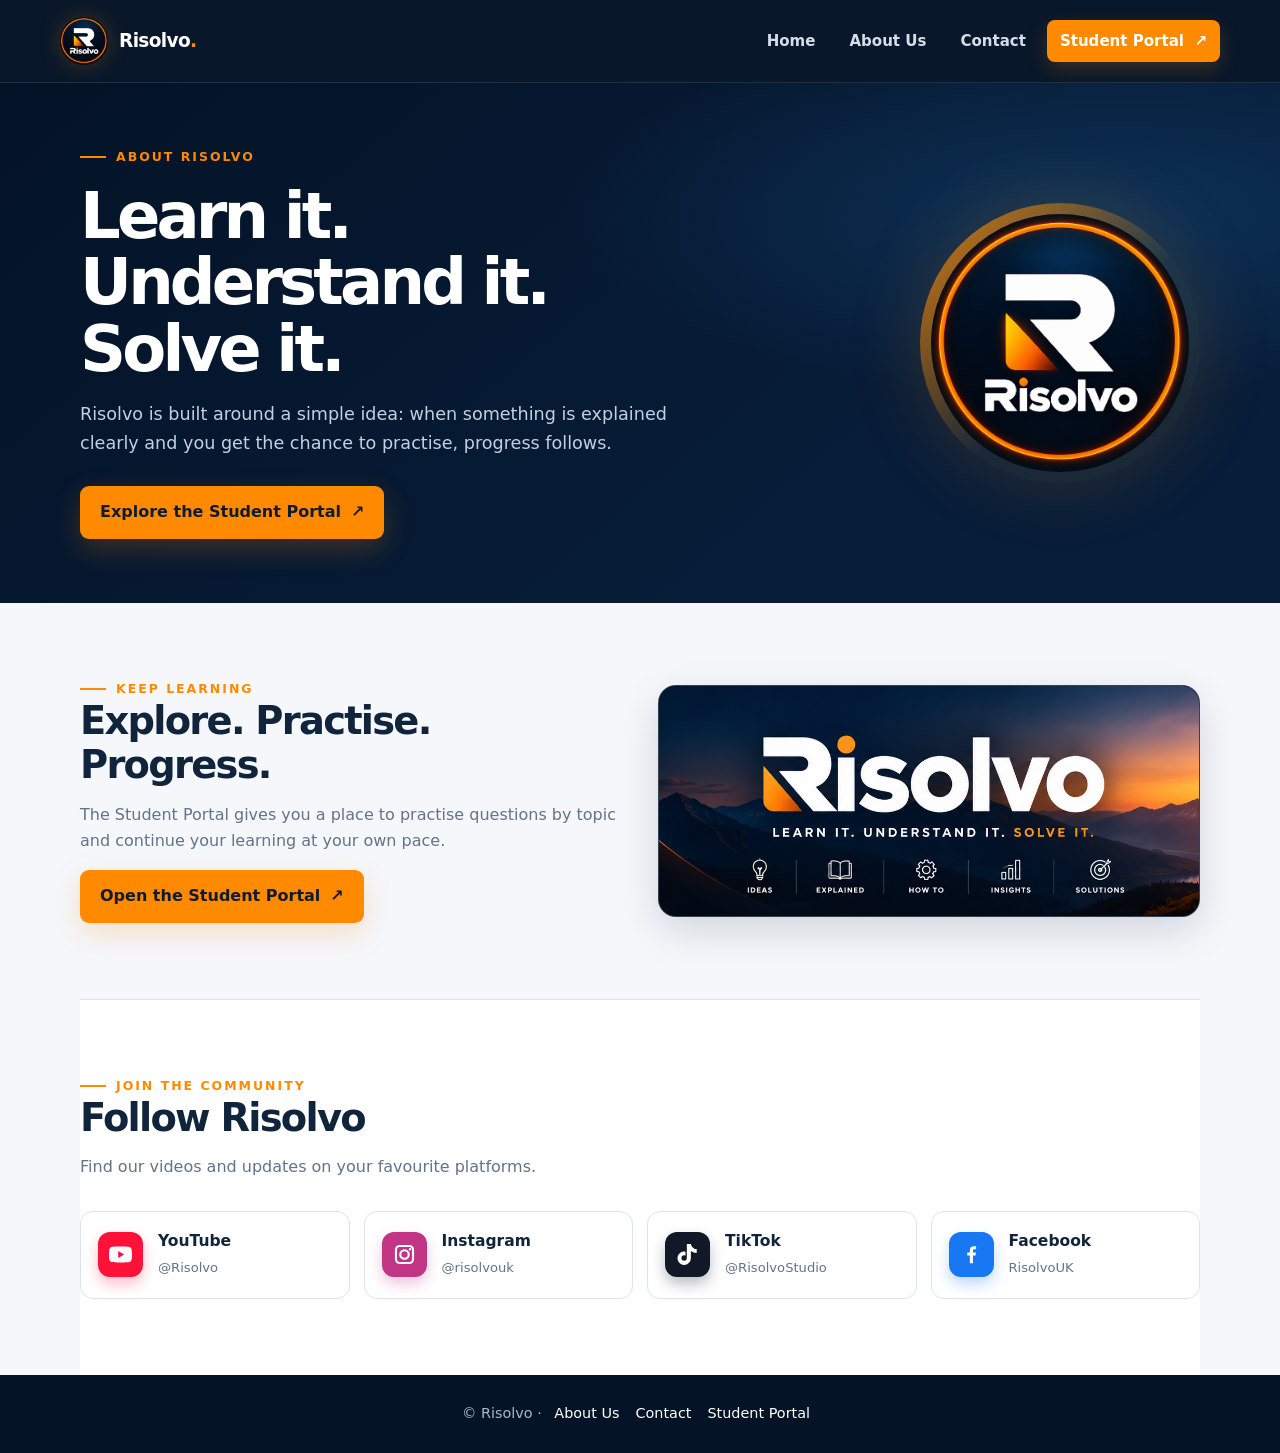
==== commit 7f232226: "Rebrand site and portal for Risolvo" ====
--- a/about-us/index.html
+++ b/about-us/index.html
@@ -1,277 +1 @@
-<!DOCTYPE html>
-<html class="no-js" prefix="og: https://ogp.me/ns#" lang="en">
-<head><link rel="preconnect" href="https://duyn491kcolsw.cloudfront.net" crossorigin><link rel="preconnect" href="https://fonts.gstatic.com" crossorigin><meta charset="utf-8"><link rel="icon" href="https://duyn491kcolsw.cloudfront.net/client/img/favicons/nco-reg.svg?ph=ab76c2c0dd" type="image/svg+xml" sizes="any"><link rel="icon" href="https://duyn491kcolsw.cloudfront.net/client/img/favicons/nco-reg-16.svg?ph=ab76c2c0dd" type="image/svg+xml" sizes="16x16"><link rel="icon" href="https://duyn491kcolsw.cloudfront.net/client/img/favicons/nco-reg.ico?ph=ab76c2c0dd"><link rel="apple-touch-icon" href="https://duyn491kcolsw.cloudfront.net/client/img/favicons/nco-reg.ico?ph=ab76c2c0dd"><link rel="icon" href="https://duyn491kcolsw.cloudfront.net/client/img/favicons/nco-reg.ico?ph=ab76c2c0dd">
-    <meta http-equiv="X-UA-Compatible" content="IE=edge">
-    <title>About us :: Vibrant Tutorials</title>
-    <meta name="viewport" content="width=device-width,initial-scale=1">
-    <meta name="msapplication-tap-highlight" content="no">
-    
-    <link href="https://duyn491kcolsw.cloudfront.net/files/0r/0rk/0rklmm.css?ph=ab76c2c0dd" media="print" rel="stylesheet">
-    <link href="https://duyn491kcolsw.cloudfront.net/files/4f/4fk/4fkxao.css?ph=ab76c2c0dd" media="screen and (min-width:100000em)" rel="stylesheet" data-type="cq" disabled>
-    <link rel="stylesheet" href="https://duyn491kcolsw.cloudfront.net/files/01/018/018gum.css?ph=ab76c2c0dd"><link rel="stylesheet" href="https://duyn491kcolsw.cloudfront.net/files/0k/0k1/0k1ucs.css?ph=ab76c2c0dd" media="screen and (min-width:37.5em)"><link rel="stylesheet" href="https://duyn491kcolsw.cloudfront.net/files/2l/2le/2leizp.css?ph=ab76c2c0dd" data-wnd_color_scheme_file=""><link rel="stylesheet" href="https://duyn491kcolsw.cloudfront.net/files/0n/0nx/0nxgrr.css?ph=ab76c2c0dd" data-wnd_color_scheme_desktop_file="" media="screen and (min-width:37.5em)" disabled=""><link rel="stylesheet" href="https://duyn491kcolsw.cloudfront.net/files/0o/0ou/0ounvp.css?ph=ab76c2c0dd" data-wnd_additive_color_file=""><link rel="stylesheet" href="https://duyn491kcolsw.cloudfront.net/files/3d/3dz/3dzb9f.css?ph=ab76c2c0dd" data-wnd_typography_file=""><link rel="stylesheet" href="https://duyn491kcolsw.cloudfront.net/files/01/013/0133ua.css?ph=ab76c2c0dd" data-wnd_typography_desktop_file="" media="screen and (min-width:37.5em)" disabled=""><script>(()=>{let e=!1;const t=()=>{if(!e&&window.innerWidth>=600){for(let e=0,t=document.querySelectorAll('head > link[href*="css"][media="screen and (min-width:37.5em)"]');e<t.length;e++)t[e].removeAttribute("disabled");e=!0}};t(),window.addEventListener("resize",t),"container"in document.documentElement.style||fetch(document.querySelector('head > link[data-type="cq"]').getAttribute("href")).then((e=>{e.text().then((e=>{const t=document.createElement("style");document.head.appendChild(t),t.appendChild(document.createTextNode(e)),import("https://duyn491kcolsw.cloudfront.net/client/js.polyfill/container-query-polyfill.modern.js").then((()=>{let e=setInterval((function(){document.body&&(document.body.classList.add("cq-polyfill-loaded"),clearInterval(e))}),100)}))}))}))})()</script>
-<link rel="preload stylesheet" href="https://duyn491kcolsw.cloudfront.net/files/2m/2m8/2m8msc.css?ph=ab76c2c0dd" as="style"><meta name="description" content="Vibrant Tutorials offers online GCSE group tuition in Maths, Physics and Chemistry for Years 9–11. Our tutors are two Tonbridge-based professionals who help students build strong foundations, understand challenging ideas and grow in confidence."><meta name="keywords" content=""><meta name="generator" content="Webnode 2"><meta name="apple-mobile-web-app-capable" content="no"><meta name="apple-mobile-web-app-status-bar-style" content="black"><meta name="format-detection" content="telephone=no">
-
-<meta property="og:url" content="https://www.vibranttutorials.co.uk/about-us/"><meta property="og:title" content="About us :: Vibrant Tutorials"><meta property="og:type" content="article"><meta property="og:description" content="Vibrant Tutorials offers online GCSE group tuition in Maths, Physics and Chemistry for Years 9–11. Our tutors are two Tonbridge-based professionals who help students build strong foundations, understand challenging ideas and grow in confidence."><meta property="og:site_name" content="Vibrant Tutorials"><meta property="og:image" content="https://ab76c2c0dd.clvaw-cdnwnd.com/5b10aa1853b78f2caf89f7ef17a01066/200000029-0ea910ea93/700/images-pexels-com-photos-5905714-pexels-photo-5905714-auto-compress-cs-tinysrgb-dpr-2-h-650-w-940.jpeg?ph=ab76c2c0dd"><meta property="og:article:published_time" content="2026-10-13 00:00:00"><meta name="robots" content="index,follow"><link rel="canonical" href="https://www.vibranttutorials.co.uk/about-us/"><script>window.checkAndChangeSvgColor=function(c){try{var a=document.getElementById(c);if(a){c=[["border","borderColor"],["outline","outlineColor"],["color","color"]];for(var h,b,d,f=[],e=0,m=c.length;e<m;e++)if(h=window.getComputedStyle(a)[c[e][1]].replace(/\s/g,"").match(/^rgb[a]?\(([0-9]{1,3}),([0-9]{1,3}),([0-9]{1,3})/i)){b="";for(var g=1;3>=g;g++)b+=("0"+parseInt(h[g],10).toString(16)).slice(-2);"0"===b.charAt(0)&&(d=parseInt(b.substr(0,2),16),d=Math.max(16,d),b=d.toString(16)+b.slice(-4));f.push(c[e][0]+"="+b)}if(f.length){var k=a.getAttribute("data-src"),l=k+(0>k.indexOf("?")?"?":"&")+f.join("&");a.src!=l&&(a.src=l,a.outerHTML=a.outerHTML)}}}catch(n){}};</script></head>
-<body class="l wt-page ac-h ac-s ac-i ac-o ac-n l-default l-d-none b-btn-fr b-btn-s-m b-btn-dn b-btn-bw-1 img-d-fr img-t-u img-h-z line-solid b-e-ds lbox-l c-s-n    wnd-fe"><noscript>
-				<iframe
-				 src="https://www.googletagmanager.com/ns.html?id=GTM-542MMSL"
-				 height="0"
-				 width="0"
-				 style="display:none;visibility:hidden"
-				 >
-				 </iframe>
-			</noscript>
-
-<div class="wnd-page l-page cs-deep ac-7f0d0d ac-dark t-t-fs-m t-t-fw-m t-t-sp-n t-t-d-s t-s-fs-m t-s-fw-m t-s-sp-n t-s-d-n t-p-fs-m t-p-fw-l t-p-sp-n t-h-fs-m t-h-fw-m t-h-sp-n t-bq-fs-m t-bq-fw-m t-bq-sp-n t-bq-d-q t-btn-fw-l t-nav-fw-l t-pd-fw-l t-nav-tt-n">
-    <div class="l-w t cf t-19">
-        <div class="l-bg cf">
-            <div class="s-bg-l">
-                
-                
-            </div>
-        </div>
-        <header class="l-h cf">
-            <div class="sw cf">
-	<div class="sw-c cf"><section data-space="true" class="s s-hn s-hn-default wnd-mt-classic wnd-na-c logo-classic sc-w   wnd-w-wider wnd-nh-m hm-hidden menu-default-underline">
-	<div class="s-w">
-		<div class="s-o">
-
-			<div class="s-bg">
-                <div class="s-bg-l">
-                    
-                    
-                </div>
-			</div>
-
-			<div class="h-w h-f wnd-fixed">
-
-				<div class="n-l">
-					<div class="s-c menu-nav">
-						<div class="logo-block">
-							<div class="b b-l logo logo-default logo-nb wnd-font-size-20 playfair-display logo-25 b-ls-s">
-	<div class="b-l-c logo-content">
-		<a class="b-l-link logo-link" href="../index.html">
-
-			
-
-			<div class="b-l-embed logo-embed">
-				<div class="b-l-embed-w logo-embed-cell">
-					<img class="b-l-embed-svg logo-svg" id="wnd_LogoBlock_13761791842358066898_img" src="../images/vt_logo.png" alt="" width="40" height="24" decoding="async" style="width:40px;height:24px;object-fit:contain;aspect-ratio:5/3;"></div>
-			</div>
-
-			<div class="b-l-br logo-br"></div>
-
-			<div class="b-l-text logo-text-wrapper">
-				<div class="b-l-text-w logo-text">
-					<span class="b-l-text-c logo-text-cell">Vibrant Tutorials</span>
-				</div>
-			</div>
-
-		</a>
-	</div>
-</div>
-						</div>
-
-						<div id="menu-slider">
-							<div id="menu-block">
-								<nav id="menu"><div class="menu-font menu-wrapper">
-	<a href="#" class="menu-close" rel="nofollow" title="Close Menu"></a>
-	<ul role="menubar" aria-label="Menu" class="level-1">
-		<li role="none" class="wnd-homepage">
-			<a class="menu-item" role="menuitem" href="../index.html"><span class="menu-item-text">Home</span></a>
-			
-		</li><li role="none" class="wnd-active wnd-active-path">
-			<a class="menu-item" role="menuitem" href="../about-us/index.html"><span class="menu-item-text">About us</span></a>
-			
-		</li><li role="none">
-			<a class="menu-item" role="menuitem" href="../services/index.html"><span class="menu-item-text">Classes</span></a>
-			
-		</li>
-		<li role="none">
-			<a class="menu-item" role="menuitem" href="../contact/index.html"><span class="menu-item-text">Contact</span></a>
-			
-		</li>
-		<li role="none"><a class="menu-item" role="menuitem" href="../portal/index.html"><span class="menu-item-text">Student Portal</span></a></li>
-	</ul>
-	<span class="more-text">More</span>
-</div></nav>
-							</div>
-						</div>
-
-						<div class="cart-and-mobile">
-							
-							
-
-							<div id="menu-mobile">
-								<a href="#" id="menu-submit"><span></span>Menu</a>
-							</div>
-						</div>
-
-					</div>
-				</div>
-
-			</div>
-
-		</div>
-	</div>
-</section></div>
-</div>
-        </header>
-        <main class="l-m cf">
-            <div class="sw cf">
-	<div class="sw-c cf"><section class="s s-hm s-hm-hidden wnd-h-hidden cf sc-w   hn-default"><div></div></section><section class="s s-basic cf sc-w   wnd-w-wider wnd-s-higher wnd-h-auto">
-	<div class="s-w cf">
-		<div class="s-o s-fs cf">
-			<div class="s-bg cf">
-				<div class="s-bg-l">
-                    
-					
-				</div>
-			</div>
-			<div class="s-c s-fs cf">
-				<div class="ez cf"><div class="ez-c">
-  <div class="b b-text cf"><div class="b-c b-text-c b-s b-s-t60 b-s-b60 b-cs cf">
-    <h1>About us</h1>
-    <p><strong>Online GCSE group tuition for Years 9–11.</strong></p>
-    <p>We teach Maths, Physics and Chemistry, following the AQA and Pearson Edexcel specifications.</p>
-  </div></div>
-  <div class="b b-text cf"><div class="b-c b-text-c b-s b-s-t60 b-s-b60 b-cs cf">
-    <h2>Meet the tutors</h2>
-    <p>Our tutors are two Tonbridge-based parents and professionals: a Software Engineer and IIT Delhi graduate with a passion for Maths and Physics, and an Enterprise Architect with an Engineering degree and a strong grounding in Science. With children of their own preparing for GCSEs, they know what students need: clear explanations, solid fundamentals, and the confidence to tackle challenging exam questions.</p>
-  </div></div>
-  <div class="b b-text cf"><div class="b-c b-text-c b-s b-s-t60 b-s-b60 b-cs cf">
-    <h2>How we teach</h2>
-    <p>We run live, tutor-led, one-hour online group sessions. We break difficult topics into manageable steps, build secure foundations and help students practise applying ideas to GCSE-style questions. Our aim is to develop understanding, problem-solving skills and confidence.</p>
-  </div></div>
-  <div class="b b-text cf"><div class="b-c b-text-c b-s b-s-t60 b-s-b60 b-cs cf">
-    <h2>Explore the class timetable</h2>
-    <p>See the available Maths, Physics and Chemistry group times on the <a href="../services/index.html">Classes page</a>, or <a href="../contact/index.html">get in touch</a> with a question.</p>
-  </div></div>
-</div></div>
-			</div>
-		</div>
-	</div>
-</section></div>
-</div>
-        </main>
-        <footer class="l-f cf">
-            <div class="sw cf">
-	<div class="sw-c cf"><section data-wn-border-element="s-f-border" class="s s-f s-f-edit sc-d   wnd-w-wider wnd-s-higher wnd-h-auto">
-	<div class="s-w">
-		<div class="s-o">
-			<div class="s-bg">
-                <div class="s-bg-l">
-                    
-                    
-                </div>
-			</div>
-			<div class="s-f-ez">
-				<div class="s-c s-f-border">
-					<div>
-						<div class="ez cf">
-	<div class="ez-c"><div class="cw cf">
-	<div class="cw-c cf"><div class="c cf" style="width:100%;">
-	<div class="c-c cf"><div class="b b-text cf">
-	<div class="b-c b-text-c b-s b-s-t60 b-s-b60 b-cs cf"><h2 style="color:#fff">Get in touch</h2>
-
-<p><a style="color:#ffd1d1" href="tel:+447876416735">+44 7876416735</a></p>
-
-<p><strong>Email</strong><br />
-<a style="color:#ffd1d1" href="mailto:contact@vibranttutorials.co.uk">contact@vibranttutorials.co.uk</a></p>
-</div>
-</div></div>
-</div></div>
-</div><div class="b b-text cf">
-	<div class="b-c b-text-c b-s b-s-t60 b-s-b60 b-cs cf"><p class="wnd-align-center"><font class="wnd-font-size-70">Images provided by <a href="https://pexels.com">Pexels</a></font></p></div>
-</div></div>
-</div>
-					</div>
-				</div>
-			</div>
-			<div class="s-c s-f-l-w">
-				<div class="s-f-l b-s b-s-t0 b-s-b0">
-					<div class="s-f-l-c s-f-l-c-first">
-						<div class="s-f-sf">
-                            <span class="sf b">
-<span class="sf-content sf-c link"></span>
-</span>
-                            <span class="sf-cbr link">
-    <a href="#" rel="nofollow">Cookies</a>
-</span>
-                            
-                            
-                            
-						</div>
-					</div>
-					<div class="s-f-l-c s-f-l-c-last">
-						<div class="s-f-lang lang-select cf">
-	
-</div>
-					</div>
-                    <div class="s-f-l-c s-f-l-c-currency">
-                        <div class="s-f-ccy ccy-select cf">
-	
-</div>
-                    </div>
-				</div>
-			</div>
-		</div>
-	</div>
-	<div class="s-f-bg-stripe"></div>
-</section></div>
-</div>
-        </footer>
-    </div>
-    
-</div>
-<section class="cb cb-dark" id="cookiebar" style="display:none;" id="cookiebar" style="display:none;">
-	<div class="cb-bar cb-scrollable">
-		<div class="cb-bar-c">
-			<div class="cb-bar-text">We use cookies to enable the proper functioning and security of our website, and to offer you the best possible user experience.</div>
-			<div class="cb-bar-buttons">
-				<button class="cb-button cb-close-basic" data-action="accept-necessary">
-					<span class="cb-button-content">Accept only necessary</span>
-				</button>
-				<button class="cb-button cb-close-basic" data-action="accept-all">
-					<span class="cb-button-content">Accept all</span>
-				</button>
-				
-			</div>
-		</div>
-        <div class="cb-close cb-close-basic" data-action="accept-necessary"></div>
-	</div>
-
-	<div class="cb-popup cb-light close">
-		<div class="cb-popup-c">
-			<div class="cb-popup-head">
-				<h3 class="cb-popup-title">Advanced settings</h3>
-				<p class="cb-popup-text">You can customize your cookie preferences here. Enable or disable the following categories and save your selection.</p>
-			</div>
-			<div class="cb-popup-options cb-scrollable">
-				<div class="cb-option">
-					<input class="cb-option-input" type="checkbox" id="necessary" name="necessary" readonly="readonly" disabled="disabled" checked="checked">
-                    <div class="cb-option-checkbox"></div>
-                    <label class="cb-option-label" for="necessary">Essential cookies</label>
-					<div class="cb-option-text"></div>
-				</div>
-			</div>
-			<div class="cb-popup-footer">
-				<button class="cb-button cb-save-popup" data-action="advanced-save">
-					<span class="cb-button-content">Save</span>
-				</button>
-			</div>
-			<div class="cb-close cb-close-popup" data-action="close"></div>
-		</div>
-	</div>
-</section>
-
-<script src="https://duyn491kcolsw.cloudfront.net/files/35/35w/35wjn2.js?ph=ab76c2c0dd" crossorigin="anonymous" type="module"></script><script>document.querySelector(".wnd-fe")&&[...document.querySelectorAll(".c")].forEach((e=>{const t=e.querySelector(".b-text:only-child");t&&""===t.querySelector(".b-text-c").innerText&&e.classList.add("column-empty")}))</script>
-
-
-<script src="https://duyn491kcolsw.cloudfront.net/client.fe/js.compiled/lang.en.157cda6bbe6f8e15.js?ph=ab76c2c0dd" crossorigin="anonymous"></script><script src="https://duyn491kcolsw.cloudfront.net/client.fe/js.compiled/compiled.multi.0f523a8eb54f2400.js?ph=ab76c2c0dd" crossorigin="anonymous"></script><script>var wnd = wnd || {};wnd.$data = {"image_content_items":{"wnd_ThumbnailBlock_1":{"id":"wnd_ThumbnailBlock_1","type":"wnd.pc.ThumbnailBlock"},"wnd_HeaderSection_header_main_6941791842962902108":{"id":"wnd_HeaderSection_header_main_6941791842962902108","type":"wnd.pc.HeaderSection"},"wnd_ImageBlock_26441791842962902212":{"id":"wnd_ImageBlock_26441791842962902212","type":"wnd.pc.ImageBlock"},"wnd_Section_default_76111791842962904018":{"id":"wnd_Section_default_76111791842962904018","type":"wnd.pc.Section"},"wnd_ImageBlock_34871791842962904216":{"id":"wnd_ImageBlock_34871791842962904216","type":"wnd.pc.ImageBlock"},"wnd_LogoBlock_13761791842358066898":{"id":"wnd_LogoBlock_13761791842358066898","type":"wnd.pc.LogoBlock"},"wnd_FooterSection_footer_17391791842358067066":{"id":"wnd_FooterSection_footer_17391791842358067066","type":"wnd.pc.FooterSection"}},"svg_content_items":{"wnd_ImageBlock_26441791842962902212":{"id":"wnd_ImageBlock_26441791842962902212","type":"wnd.pc.ImageBlock"},"wnd_ImageBlock_34871791842962904216":{"id":"wnd_ImageBlock_34871791842962904216","type":"wnd.pc.ImageBlock"},"wnd_LogoBlock_13761791842358066898":{"id":"wnd_LogoBlock_13761791842358066898","type":"wnd.pc.LogoBlock"}},"content_items":[],"eshopSettings":{"ESHOP_SETTINGS_DISPLAY_PRICE_WITHOUT_VAT":false,"ESHOP_SETTINGS_DISPLAY_ADDITIONAL_VAT":false,"ESHOP_SETTINGS_DISPLAY_SHIPPING_COST":false},"project_info":{"isMultilanguage":false,"isMulticurrency":false,"eshop_tax_enabled":"0","country_code":"gb","contact_state":null,"eshop_tax_type":"VAT","eshop_discounts":false,"graphQLURL":"https:\/\/vibranttutorials.co.uk\/servers\/graphql\/","iubendaSettings":{"cookieBarCode":"","cookiePolicyCode":"","privacyPolicyCode":"","termsAndConditionsCode":""}}};</script><script>wnd.$system = {"fileSystemType":"aws_s3","localFilesPath":"https:\/\/www.vibranttutorials.co.uk\/_files\/","awsS3FilesPath":"https:\/\/ab76c2c0dd.clvaw-cdnwnd.com\/5b10aa1853b78f2caf89f7ef17a01066\/","staticFiles":"https:\/\/duyn491kcolsw.cloudfront.net\/files","isCms":false,"staticCDNServers":["https:\/\/duyn491kcolsw.cloudfront.net\/"],"fileUploadAllowExtension":["jpg","jpeg","jfif","png","gif","bmp","ico","svg","webp","tiff","pdf","doc","docx","ppt","pptx","pps","ppsx","odt","xls","xlsx","txt","rtf","mp3","wma","wav","ogg","amr","flac","m4a","3gp","avi","wmv","mov","mpg","mkv","mp4","mpeg","m4v","swf","gpx","stl","csv","xml","txt","dxf","dwg","iges","igs","step","stp"],"maxUserFormFileLimit":4194304,"frontendLanguage":"en","backendLanguage":"en","frontendLanguageId":"1","page":{"id":200000058,"identifier":"about-us","template":{"id":200000004,"styles":{"typography":"t-19_new","typoTitleSizes":"t-t-fs-m","typoTitleWeights":"t-t-fw-m","typoTitleSpacings":"t-t-sp-n","typoTitleDecorations":"t-t-d-s","typoSubtitleSizes":"t-s-fs-m","typoSubtitleWeights":"t-s-fw-m","typoSubtitleSpacings":"t-s-sp-n","typoSubtitleDecorations":"t-s-d-n","typoParagraphSizes":"t-p-fs-m","typoParagraphWeights":"t-p-fw-l","typoParagraphSpacings":"t-p-sp-n","typoHeadingSizes":"t-h-fs-m","typoHeadingWeights":"t-h-fw-m","typoHeadingSpacings":"t-h-sp-n","typoBlockquoteSizes":"t-bq-fs-m","typoBlockquoteWeights":"t-bq-fw-m","typoBlockquoteSpacings":"t-bq-sp-n","typoBlockquoteDecorations":"t-bq-d-q","scheme":"cs-deep","additiveColor":"ac-7f0d0d ac-dark","acHeadings":true,"acSubheadings":true,"acIcons":true,"acOthers":true,"acMenu":true,"imageStyle":"img-d-fr","imageHover":"img-h-z","imageTitle":"img-t-u","buttonStyle":"b-btn-fr","buttonSize":"b-btn-s-m","buttonDecoration":"b-btn-dn","buttonBorders":"b-btn-bw-1","lineStyle":"line-solid","eshopGridItemStyle":"b-e-ds","formStyle":"rounded","menuType":"","menuStyle":"menu-default-underline","lightboxStyle":"lbox-l","columnSpaces":"c-s-n","sectionColor":"","sectionWidth":"wnd-w-wider","sectionSpace":"wnd-s-higher","layoutType":"l-default","layoutDecoration":"l-d-none","buttonWeight":"t-btn-fw-l","menuWeight":"t-nav-fw-l","productWeight":"t-pd-fw-l","background":{"default":null},"backgroundSettings":{"default":""}}},"layout":"default","name":"About us","html_title":"","language":"en","langId":1,"isHomepage":false,"meta_description":null,"meta_keywords":null,"header_code":null,"footer_code":null,"styles":[],"countFormsEntries":[]},"listingsPrefix":"\/l\/","productPrefix":"\/p\/","cartPrefix":"\/cart\/","checkoutPrefix":"\/checkout\/","searchPrefix":"\/search\/","isCheckout":false,"isEshop":false,"hasBlog":false,"isProductDetail":false,"isListingDetail":false,"listing_page":[],"hasEshopAnalytics":false,"gTagId":null,"gAdsId":null,"format":{"be":{"DATE_TIME":{"mask":"%d\/%m\/%Y %H:%M","regexp":"^(((0?[1-9]|[1,2][0-9]|3[0,1])\\\/(0?[1-9]|1[0-2])\\\/[0-9]{1,4})(( [0-1][0-9]| 2[0-3]):[0-5][0-9])?|(([0-9]{4}(0[1-9]|1[0-2])(0[1-9]|[1,2][0-9]|3[0,1])(0[0-9]|1[0-9]|2[0-3])[0-5][0-9][0-5][0-9])))?$"},"DATE":{"mask":"%d\/%m\/%Y","regexp":"^((0?[1-9]|[1,2][0-9]|3[0,1])\\\/(0?[1-9]|1[0-2])\\\/[0-9]{1,4})$"},"CURRENCY":{"mask":{"point":".","thousands":",","decimals":2,"mask":"%s","zerofill":true}}},"fe":{"DATE_TIME":{"mask":"%d\/%m\/%Y %H:%M","regexp":"^(((0?[1-9]|[1,2][0-9]|3[0,1])\\\/(0?[1-9]|1[0-2])\\\/[0-9]{1,4})(( [0-1][0-9]| 2[0-3]):[0-5][0-9])?|(([0-9]{4}(0[1-9]|1[0-2])(0[1-9]|[1,2][0-9]|3[0,1])(0[0-9]|1[0-9]|2[0-3])[0-5][0-9][0-5][0-9])))?$"},"DATE":{"mask":"%d\/%m\/%Y","regexp":"^((0?[1-9]|[1,2][0-9]|3[0,1])\\\/(0?[1-9]|1[0-2])\\\/[0-9]{1,4})$"},"CURRENCY":{"mask":{"point":".","thousands":",","decimals":2,"mask":"%s","zerofill":true}}}},"e_product":null,"listing_item":null,"feReleasedFeatures":{"dualCurrency":false,"HeurekaSatisfactionSurvey":true,"productAvailability":true},"labels":{"dualCurrency.fixedRate":"","invoicesGenerator.W2EshopInvoice.alreadyPayed":"Do not pay! - Already paid","invoicesGenerator.W2EshopInvoice.amount":"Quantity:","invoicesGenerator.W2EshopInvoice.contactInfo":"Contact information:","invoicesGenerator.W2EshopInvoice.couponCode":"Coupon code:","invoicesGenerator.W2EshopInvoice.customer":"Customer:","invoicesGenerator.W2EshopInvoice.dateOfIssue":"Date issued:","invoicesGenerator.W2EshopInvoice.dateOfTaxableSupply":"Date of taxable supply:","invoicesGenerator.W2EshopInvoice.dic":"VAT Reg No:","invoicesGenerator.W2EshopInvoice.discount":"Discount","invoicesGenerator.W2EshopInvoice.dueDate":"Due date:","invoicesGenerator.W2EshopInvoice.email":"Email:","invoicesGenerator.W2EshopInvoice.filenamePrefix":"Invoice-","invoicesGenerator.W2EshopInvoice.fiscalCode":"Fiscal code:","invoicesGenerator.W2EshopInvoice.freeShipping":"Free shipping","invoicesGenerator.W2EshopInvoice.ic":"Company ID:","invoicesGenerator.W2EshopInvoice.invoiceNo":"Invoice number","invoicesGenerator.W2EshopInvoice.invoiceNoTaxed":"Invoice - Tax invoice number","invoicesGenerator.W2EshopInvoice.notVatPayers":"Not VAT registered","invoicesGenerator.W2EshopInvoice.orderNo":"Order number:","invoicesGenerator.W2EshopInvoice.paymentPrice":"Payment method price:","invoicesGenerator.W2EshopInvoice.pec":"PEC:","invoicesGenerator.W2EshopInvoice.phone":"Phone:","invoicesGenerator.W2EshopInvoice.priceExTax":"Price excl. tax:","invoicesGenerator.W2EshopInvoice.priceIncludingTax":"Price incl. tax:","invoicesGenerator.W2EshopInvoice.product":"Product:","invoicesGenerator.W2EshopInvoice.productNr":"Product number:","invoicesGenerator.W2EshopInvoice.recipientCode":"Recipient code:","invoicesGenerator.W2EshopInvoice.shippingAddress":"Shipping address:","invoicesGenerator.W2EshopInvoice.shippingPrice":"Shipping price:","invoicesGenerator.W2EshopInvoice.subtotal":"Subtotal:","invoicesGenerator.W2EshopInvoice.sum":"Total:","invoicesGenerator.W2EshopInvoice.supplier":"Provider:","invoicesGenerator.W2EshopInvoice.tax":"Tax:","invoicesGenerator.W2EshopInvoice.total":"Total:","invoicesGenerator.W2EshopInvoice.web":"Web:","text[dashboard][complianceManagement][embeddedCode][cookiePolicy][title]":"Cookie policy","text[dashboard][complianceManagement][embeddedCode][privacyPolicy][title]":"Privacy policy","wnd.errorBandwidthStorage.description":"We apologize for any inconvenience. If you are the website owner, please log in to your account to learn how to get your website back online.","wnd.errorBandwidthStorage.heading":"This website is temporarily unavailable (or under maintenance)","wnd.es.CheckoutShippingService.correiosDeliveryWithSpecialConditions":"CEP de destino est\u00e1 sujeito a condi\u00e7\u00f5es especiais de entrega pela ECT e ser\u00e1 realizada com o acr\u00e9scimo de at\u00e9 7 (sete) dias \u00fateis ao prazo regular.","wnd.es.CheckoutShippingService.correiosWithoutHomeDelivery":"CEP de destino est\u00e1 temporariamente sem entrega domiciliar. A entrega ser\u00e1 efetuada na ag\u00eancia indicada no Aviso de Chegada que ser\u00e1 entregue no endere\u00e7o do destinat\u00e1rio","wnd.es.ProductEdit.unit.cm":"cm","wnd.es.ProductEdit.unit.floz":"fl oz","wnd.es.ProductEdit.unit.ft":"ft","wnd.es.ProductEdit.unit.ft2":"ft\u00b2","wnd.es.ProductEdit.unit.g":"g","wnd.es.ProductEdit.unit.gal":"gal","wnd.es.ProductEdit.unit.in":"in","wnd.es.ProductEdit.unit.inventoryQuantity":"pcs","wnd.es.ProductEdit.unit.inventorySize":"cm","wnd.es.ProductEdit.unit.inventorySize.cm":"cm","wnd.es.ProductEdit.unit.inventorySize.inch":"in","wnd.es.ProductEdit.unit.inventoryWeight":"kg","wnd.es.ProductEdit.unit.inventoryWeight.kg":"kg","wnd.es.ProductEdit.unit.inventoryWeight.lb":"lb","wnd.es.ProductEdit.unit.l":"l","wnd.es.ProductEdit.unit.m":"m","wnd.es.ProductEdit.unit.m2":"m\u00b2","wnd.es.ProductEdit.unit.m3":"m\u00b3","wnd.es.ProductEdit.unit.mg":"mg","wnd.es.ProductEdit.unit.ml":"ml","wnd.es.ProductEdit.unit.mm":"mm","wnd.es.ProductEdit.unit.oz":"oz","wnd.es.ProductEdit.unit.pcs":"pcs","wnd.es.ProductEdit.unit.pt":"pt","wnd.es.ProductEdit.unit.qt":"qt","wnd.es.ProductEdit.unit.yd":"yd","wnd.es.ProductList.inventory.outOfStock":"Out of stock","wnd.fe.CheckoutFi.creditCard":"Credit card","wnd.fe.CheckoutSelectMethodKlarnaPlaygroundItem":"{name} playground test","wnd.fe.CheckoutSelectMethodZasilkovnaItem.change":"Change pick up point","wnd.fe.CheckoutSelectMethodZasilkovnaItem.choose":"Choose your pick up point","wnd.fe.CheckoutSelectMethodZasilkovnaItem.error":"Please select a pick up point","wnd.fe.CheckoutZipField.brInvalid":"Please enter valid ZIP code in format XXXXX-XXX","wnd.fe.CookieBar.message":"This website uses cookies to provide the necessary site functionality and to improve your experience. By using our website, you agree to our privacy policy.","wnd.fe.FeFooter.createWebsite":"Create your website for free!","wnd.fe.FormManager.error.file.invalidExtOrCorrupted":"This file cannot be processed. Either the file has been corrupted or the extension doesn't match the format of the file.","wnd.fe.FormManager.error.file.notAllowedExtension":"File extension \u0022{EXTENSION}\u0022 is not allowed.","wnd.fe.FormManager.error.file.required":"Please choose a file to upload.","wnd.fe.FormManager.error.file.sizeExceeded":"Maximum size of the uploaded file is {SIZE} MB.","wnd.fe.FormManager.error.userChangePassword":"Passwords do not match","wnd.fe.FormManager.error.userLogin.inactiveAccount":"Your registration has not been approved yet, you cannot log in.","wnd.fe.FormManager.error.userLogin.invalidLogin":"Incorrect user name (email) or password!","wnd.fe.FreeBarBlock.buttonText":"Get started","wnd.fe.FreeBarBlock.longText":"This website was made with Webnode. \u003Cstrong\u003ECreate your own\u003C\/strong\u003E for free today!","wnd.fe.ListingData.shortMonthName.Apr":"Apr","wnd.fe.ListingData.shortMonthName.Aug":"Aug","wnd.fe.ListingData.shortMonthName.Dec":"Dec","wnd.fe.ListingData.shortMonthName.Feb":"Feb","wnd.fe.ListingData.shortMonthName.Jan":"Jan","wnd.fe.ListingData.shortMonthName.Jul":"Jul","wnd.fe.ListingData.shortMonthName.Jun":"Jun","wnd.fe.ListingData.shortMonthName.Mar":"Mar","wnd.fe.ListingData.shortMonthName.May":"May","wnd.fe.ListingData.shortMonthName.Nov":"Nov","wnd.fe.ListingData.shortMonthName.Oct":"Oct","wnd.fe.ListingData.shortMonthName.Sep":"Sep","wnd.fe.ShoppingCartManager.count.between2And4":"{COUNT} items","wnd.fe.ShoppingCartManager.count.moreThan5":"{COUNT} items","wnd.fe.ShoppingCartManager.count.one":"{COUNT} item","wnd.fe.ShoppingCartTable.label.itemsInStock":"Only {COUNT} pcs available in stock","wnd.fe.ShoppingCartTable.label.itemsInStock.between2And4":"Only {COUNT} pcs available in stock","wnd.fe.ShoppingCartTable.label.itemsInStock.moreThan5":"Only {COUNT} pcs available in stock","wnd.fe.ShoppingCartTable.label.itemsInStock.one":"Only {COUNT} pc available in stock","wnd.fe.ShoppingCartTable.label.outOfStock":"Out of stock","wnd.fe.UserBar.logOut":"Log Out","wnd.pc.BlogDetailPageZone.next":"Newer posts","wnd.pc.BlogDetailPageZone.previous":"Older posts","wnd.pc.ContactInfoBlock.placeholder.infoMail":"E.g. contact@example.com","wnd.pc.ContactInfoBlock.placeholder.infoPhone":"E.g. +44 020 1234 5678","wnd.pc.ContactInfoBlock.placeholder.infoText":"E.g. We are open daily from 9am to 6pm","wnd.pc.CookieBar.button.advancedClose":"Close","wnd.pc.CookieBar.button.advancedOpen":"Open advanced settings","wnd.pc.CookieBar.button.advancedSave":"Save","wnd.pc.CookieBar.link.disclosure":"Disclosure","wnd.pc.CookieBar.title.advanced":"Advanced settings","wnd.pc.CookieBar.title.option.functional":"Functional cookies","wnd.pc.CookieBar.title.option.marketing":"Marketing \/ third party cookies","wnd.pc.CookieBar.title.option.necessary":"Essential cookies","wnd.pc.CookieBar.title.option.performance":"Performance cookies","wnd.pc.CookieBarReopenBlock.text":"Cookies","wnd.pc.FileBlock.download":"DOWNLOAD","wnd.pc.FormBlock.action.defaultMessage.text":"The form was submitted successfully.","wnd.pc.FormBlock.action.defaultMessage.title":"Thank you!","wnd.pc.FormBlock.action.invisibleCaptchaInfoText":"This site is protected by reCAPTCHA and the Google \u003Clink1\u003EPrivacy Policy\u003C\/link1\u003E and \u003Clink2\u003ETerms of Service\u003C\/link2\u003E apply.","wnd.pc.FormBlock.action.submitBlockedDisabledBecauseSiteSecurity":"This form entry cannot be submitted (the website owner blocked your area).","wnd.pc.FormBlock.mail.value.no":"No","wnd.pc.FormBlock.mail.value.yes":"Yes","wnd.pc.FreeBarBlock.text":"Powered by","wnd.pc.ListingDetailPageZone.next":"Next","wnd.pc.ListingDetailPageZone.previous":"Previous","wnd.pc.ListingItemCopy.namePrefix":"Copy of","wnd.pc.MenuBlock.closeSubmenu":"Close submenu","wnd.pc.MenuBlock.openSubmenu":"Open submenu","wnd.pc.Option.defaultText":"Other option","wnd.pc.PageCopy.namePrefix":"Copy of","wnd.pc.PhotoGalleryBlock.placeholder.text":"No images were found in this photo gallery.","wnd.pc.PhotoGalleryBlock.placeholder.title":"Photo Gallery","wnd.pc.ProductAddToCartBlock.addToCart":"Add to cart","wnd.pc.ProductAvailability.in14Days":"Available in 14 days","wnd.pc.ProductAvailability.in3Days":"Available in 3 days","wnd.pc.ProductAvailability.in7Days":"Available in 7 days","wnd.pc.ProductAvailability.inMonth":"Available in 1 month","wnd.pc.ProductAvailability.inMoreThanMonth":"Available in more than 1 month","wnd.pc.ProductAvailability.inStock":"In stock","wnd.pc.ProductGalleryBlock.placeholder.text":"No images found in this product gallery.","wnd.pc.ProductGalleryBlock.placeholder.title":"Product gallery","wnd.pc.ProductItem.button.viewDetail":"Product page","wnd.pc.ProductOptionGroupBlock.notSelected":"No variant selected","wnd.pc.ProductOutOfStockBlock.label":"Out of stock","wnd.pc.ProductPriceBlock.prefixText":"Starting at ","wnd.pc.ProductPriceBlock.suffixText":"","wnd.pc.ProductPriceExcludingVATBlock.USContent":"price excl. VAT","wnd.pc.ProductPriceExcludingVATBlock.content":"price incl. VAT","wnd.pc.ProductShippingInformationBlock.content":"excluding shipping cost","wnd.pc.ProductVATInformationBlock.content":"excl. VAT {PRICE}","wnd.pc.ProductsZone.label.collections":"Categories","wnd.pc.ProductsZone.placeholder.noProductsInCategory":"This category is empty. Assign products to it or choose another category.","wnd.pc.ProductsZone.placeholder.text":"There are no products yet. Start by clicking \u0022Add product\u0022.","wnd.pc.ProductsZone.placeholder.title":"Products","wnd.pc.ProductsZoneModel.label.allCollections":"All products","wnd.pc.SearchBlock.allListingItems":"All blog posts","wnd.pc.SearchBlock.allPages":"All pages","wnd.pc.SearchBlock.allProducts":"All products","wnd.pc.SearchBlock.allResults":"Show all results","wnd.pc.SearchBlock.iconText":"Search","wnd.pc.SearchBlock.inputPlaceholder":"I'm looking for...","wnd.pc.SearchBlock.matchInListingItemIdentifier":"Post with the term \u0022{IDENTIFIER}\u0022 in URL","wnd.pc.SearchBlock.matchInPageIdentifier":"Page with the term \u0022{IDENTIFIER}\u0022 in URL","wnd.pc.SearchBlock.noResults":"No results found","wnd.pc.SearchBlock.requestError":"Error: Unable to load more results. Please refresh the page or \u003Clink1\u003Eclick here to try again\u003C\/link1\u003E.","wnd.pc.SearchResultsZone.emptyResult":"There are no results matching your search. Please try using a different term.","wnd.pc.SearchResultsZone.foundProducts":"Products found:","wnd.pc.SearchResultsZone.listingItemsTitle":"Blog posts","wnd.pc.SearchResultsZone.pagesTitle":"Pages","wnd.pc.SearchResultsZone.productsTitle":"Products","wnd.pc.SearchResultsZone.title":"Search results for:","wnd.pc.SectionMsg.name.eshopCategories":"Categories","wnd.pc.ShoppingCartTable.label.checkout":"Checkout","wnd.pc.ShoppingCartTable.label.checkoutDisabled":"Checkout is currently not available (no shipping or payment method)","wnd.pc.ShoppingCartTable.label.checkoutDisabledBecauseSiteSecurity":"This order cannot be submitted (the store owner blocked your area).","wnd.pc.ShoppingCartTable.label.continue":"Continue shopping","wnd.pc.ShoppingCartTable.label.delete":"Delete","wnd.pc.ShoppingCartTable.label.item":"Product","wnd.pc.ShoppingCartTable.label.price":"Price","wnd.pc.ShoppingCartTable.label.quantity":"Quantity","wnd.pc.ShoppingCartTable.label.sum":"Total","wnd.pc.ShoppingCartTable.label.totalPrice":"Total","wnd.pc.ShoppingCartTable.placeholder.text":"You can change that! Pick something from the store.","wnd.pc.ShoppingCartTable.placeholder.title":"Your shopping cart is empty now.","wnd.pc.ShoppingCartTotalPriceExcludingVATBlock.label":"excl. VAT","wnd.pc.ShoppingCartTotalPriceInformationBlock.label":"Excluding shipping cost","wnd.pc.ShoppingCartTotalPriceWithVATBlock.label":"with VAT","wnd.pc.ShoppingCartTotalVATBlock.label":"VAT {RATE}%","wnd.pc.SystemFooterBlock.poweredByWebnode":"Powered by {START_LINK}Webnode{END_LINK}","wnd.pc.UserBar.logoutText":"Log out","wnd.pc.UserChangePasswordFormBlock.invalidRecoveryUrl":"The link for resetting your password has timed out. To get a new link, go to the page {START_LINK}Forgotten password{END_LINK}","wnd.pc.UserRecoveryFormBlock.action.defaultMessage.text":"You can find the link that allows you to change your password in your inbox. If you haven't received this email, please check your spam folder.","wnd.pc.UserRecoveryFormBlock.action.defaultMessage.title":"The email with instructions has been sent.","wnd.pc.UserRegistrationFormBlock.action.defaultMessage.text":"Your registration is now awaiting approval. When your registration is approved, we will inform you via email.","wnd.pc.UserRegistrationFormBlock.action.defaultMessage.title":"Thank you for registering on our website.","wnd.pc.UserRegistrationFormBlock.action.successfulRegistrationMessage.text":"Your registration was successful and you can now log in to the private pages of this website.","wnd.pm.AddNewPagePattern.onlineStore":"Online store","wnd.ps.CookieBarSettingsForm.default.advancedMainText":"You can customize your cookie preferences here. Enable or disable the following categories and save your selection.","wnd.ps.CookieBarSettingsForm.default.captionAcceptAll":"Accept all","wnd.ps.CookieBarSettingsForm.default.captionAcceptNecessary":"Accept only necessary","wnd.ps.CookieBarSettingsForm.default.mainText":"We use cookies to enable the proper functioning and security of our website, and to offer you the best possible user experience.","wnd.templates.next":"Next","wnd.templates.prev":"Previous","wnd.templates.readMore":"Read more"},"fontSubset":null};</script><script>document.cookie="preferred_lang=en;path=\/;max-age=31536000;SameSite=Lax";</script><script>wnd.trackerConfig = {
-					events: {"error":{"name":"Error"},"publish":{"name":"Publish page"},"open_premium_popup":{"name":"Open premium popup"},"publish_from_premium_popup":{"name":"Publish from premium content popup"},"upgrade_your_plan":{"name":"Upgrade your plan"},"ml_lock_page":{"name":"Lock access to page"},"ml_unlock_page":{"name":"Unlock access to page"},"ml_start_add_page_member_area":{"name":"Start - add page Member Area"},"ml_end_add_page_member_area":{"name":"End - add page Member Area"},"ml_show_activation_popup":{"name":"Show activation popup"},"ml_activation":{"name":"Member Login Activation"},"ml_deactivation":{"name":"Member Login Deactivation"},"ml_enable_require_approval":{"name":"Enable approve registration manually"},"ml_disable_require_approval":{"name":"Disable approve registration manually"},"ml_fe_member_registration":{"name":"Member Registration on FE"},"ml_fe_member_login":{"name":"Login Member"},"ml_fe_member_recovery":{"name":"Sent recovery email"},"ml_fe_member_change_password":{"name":"Change Password"},"undoredo_click_undo":{"name":"Undo\/Redo - click Undo"},"undoredo_click_redo":{"name":"Undo\/Redo - click Redo"},"add_anchor":{"name":"Anchor adding completed"},"add_page":{"name":"Page adding completed"},"change_page_order":{"name":"Change of page order"},"delete_page":{"name":"Page deleted"},"background_options_change":{"name":"Background setting completed"},"add_content":{"name":"Content adding completed"},"delete_content":{"name":"Content deleting completed"},"change_text":{"name":"Editing of text completed"},"add_image":{"name":"Image adding completed"},"add_photo":{"name":"Adding photo to galery completed"},"change_logo":{"name":"Logo changing completed"},"open_pages":{"name":"Open Pages"},"show_page_cms":{"name":"Show Page - CMS"},"new_section":{"name":"New section completed"},"delete_section":{"name":"Section deleting completed"},"add_video":{"name":"Video adding completed"},"add_maps":{"name":"Maps adding completed"},"add_button":{"name":"Button adding completed"},"add_file":{"name":"File adding completed"},"add_hr":{"name":"Horizontal line adding completed"},"delete_cell":{"name":"Cell deleting completed"},"delete_microtemplate":{"name":"Microtemplate deleting completed"},"add_blog_page":{"name":"Blog page adding completed"},"new_blog_post":{"name":"New blog post created"},"new_blog_recent_posts":{"name":"Blog recent posts list created"},"e_show_products_popup":{"name":"Show products popup"},"e_show_add_product":{"name":"Show add product popup"},"e_show_edit_product":{"name":"Show edit product popup"},"e_show_collections_popup":{"name":"Show collections manager popup"},"e_show_eshop_settings":{"name":"Show eshop settings popup"},"e_add_product":{"name":"Add product"},"e_edit_product":{"name":"Edit product"},"e_remove_product":{"name":"Remove product"},"e_bulk_show":{"name":"Bulk show products"},"e_bulk_hide":{"name":"Bulk hide products"},"e_bulk_remove":{"name":"Bulk remove products"},"e_move_product":{"name":"Order products"},"e_add_collection":{"name":"Add collection"},"e_rename_collection":{"name":"Rename collection"},"e_remove_collection":{"name":"Remove collection"},"e_add_product_to_collection":{"name":"Assign product to collection"},"e_remove_product_from_collection":{"name":"Unassign product from collection"},"e_move_collection":{"name":"Order collections"},"e_add_products_page":{"name":"Add products page"},"e_add_procucts_section":{"name":"Add products list section"},"e_add_products_content":{"name":"Add products list content block"},"e_change_products_zone_style":{"name":"Change style in products list"},"e_change_products_zone_collection":{"name":"Change collection in products list"},"e_show_products_zone_collection_filter":{"name":"Show collection filter in products list"},"e_hide_products_zone_collection_filter":{"name":"Hide collection filter in products list"},"e_show_product_detail_page":{"name":"Show product detail page"},"e_add_to_cart":{"name":"Add product to cart"},"e_remove_from_cart":{"name":"Remove product from cart"},"e_checkout_step":{"name":"From cart to checkout"},"e_finish_checkout":{"name":"Finish order"},"welcome_window_play_video":{"name":"Welcome window - play video"},"e_import_file":{"name":"Eshop - products import - file info"},"e_import_upload_time":{"name":"Eshop - products import - upload file duration"},"e_import_result":{"name":"Eshop - products import result"},"e_import_error":{"name":"Eshop - products import - errors"},"e_promo_blogpost":{"name":"Eshop promo - blogpost"},"e_promo_activate":{"name":"Eshop promo - activate"},"e_settings_activate":{"name":"Online store - activate"},"e_promo_hide":{"name":"Eshop promo - close"},"e_activation_popup_step":{"name":"Eshop activation popup - step"},"e_activation_popup_activate":{"name":"Eshop activation popup - activate"},"e_activation_popup_hide":{"name":"Eshop activation popup - close"},"e_deactivation":{"name":"Eshop deactivation"},"e_reactivation":{"name":"Eshop reactivation"},"e_variant_create_first":{"name":"Eshop - variants - add first variant"},"e_variant_add_option_row":{"name":"Eshop - variants - add option row"},"e_variant_remove_option_row":{"name":"Eshop - variants - remove option row"},"e_variant_activate_edit":{"name":"Eshop - variants - activate edit"},"e_variant_deactivate_edit":{"name":"Eshop - variants - deactivate edit"},"move_block_popup":{"name":"Move block - show popup"},"move_block_start":{"name":"Move block - start"},"publish_window":{"name":"Publish window"},"welcome_window_video":{"name":"Video welcome window"},"ai_assistant_aisection_popup_promo_show":{"name":"AI Assistant - show AI section Promo\/Purchase popup (Upgrade Needed)"},"ai_assistant_aisection_popup_promo_close":{"name":"AI Assistant - close AI section Promo\/Purchase popup (Upgrade Needed)"},"ai_assistant_aisection_popup_promo_submit":{"name":"AI Assistant - submit AI section Promo\/Purchase popup (Upgrade Needed)"},"ai_assistant_aisection_popup_promo_trial_show":{"name":"AI Assistant - show AI section Promo\/Purchase popup (Free Trial Offered)"},"ai_assistant_aisection_popup_promo_trial_close":{"name":"AI Assistant - close AI section Promo\/Purchase popup (Free Trial Offered)"},"ai_assistant_aisection_popup_promo_trial_submit":{"name":"AI Assistant - submit AI section Promo\/Purchase popup (Free Trial Offered)"},"ai_assistant_aisection_popup_prompt_show":{"name":"AI Assistant - show AI section Prompt popup"},"ai_assistant_aisection_popup_prompt_submit":{"name":"AI Assistant - submit AI section Prompt popup"},"ai_assistant_aisection_popup_prompt_close":{"name":"AI Assistant - close AI section Prompt popup"},"ai_assistant_aisection_popup_error_show":{"name":"AI Assistant - show AI section Error popup"},"ai_assistant_aitext_popup_promo_show":{"name":"AI Assistant - show AI text Promo\/Purchase popup (Upgrade Needed)"},"ai_assistant_aitext_popup_promo_close":{"name":"AI Assistant - close AI text Promo\/Purchase popup (Upgrade Needed)"},"ai_assistant_aitext_popup_promo_submit":{"name":"AI Assistant - submit AI text Promo\/Purchase popup (Upgrade Needed)"},"ai_assistant_aitext_popup_promo_trial_show":{"name":"AI Assistant - show AI text Promo\/Purchase popup (Free Trial Offered)"},"ai_assistant_aitext_popup_promo_trial_close":{"name":"AI Assistant - close AI text Promo\/Purchase popup (Free Trial Offered)"},"ai_assistant_aitext_popup_promo_trial_submit":{"name":"AI Assistant - submit AI text Promo\/Purchase popup (Free Trial Offered)"},"ai_assistant_aitext_popup_prompt_show":{"name":"AI Assistant - show AI text Prompt popup"},"ai_assistant_aitext_popup_prompt_submit":{"name":"AI Assistant - submit AI text Prompt popup"},"ai_assistant_aitext_popup_prompt_close":{"name":"AI Assistant - close AI text Prompt popup"},"ai_assistant_aitext_popup_error_show":{"name":"AI Assistant - show AI text Error popup"},"ai_assistant_aiedittext_popup_promo_show":{"name":"AI Assistant - show AI edit text Promo\/Purchase popup (Upgrade Needed)"},"ai_assistant_aiedittext_popup_promo_close":{"name":"AI Assistant - close AI edit text Promo\/Purchase popup (Upgrade Needed)"},"ai_assistant_aiedittext_popup_promo_submit":{"name":"AI Assistant - submit AI edit text Promo\/Purchase popup (Upgrade Needed)"},"ai_assistant_aiedittext_popup_promo_trial_show":{"name":"AI Assistant - show AI edit text Promo\/Purchase popup (Free Trial Offered)"},"ai_assistant_aiedittext_popup_promo_trial_close":{"name":"AI Assistant - close AI edit text Promo\/Purchase popup (Free Trial Offered)"},"ai_assistant_aiedittext_popup_promo_trial_submit":{"name":"AI Assistant - submit AI edit text Promo\/Purchase popup (Free Trial Offered)"},"ai_assistant_aiedittext_submit":{"name":"AI Assistant - submit AI edit text action"},"ai_assistant_aiedittext_popup_error_show":{"name":"AI Assistant - show AI edit text Error popup"},"ai_assistant_aipage_popup_promo_show":{"name":"AI Assistant - show AI page Promo\/Purchase popup (Upgrade Needed)"},"ai_assistant_aipage_popup_promo_close":{"name":"AI Assistant - close AI page Promo\/Purchase popup (Upgrade Needed)"},"ai_assistant_aipage_popup_promo_submit":{"name":"AI Assistant - submit AI page Promo\/Purchase popup (Upgrade Needed)"},"ai_assistant_aipage_popup_promo_trial_show":{"name":"AI Assistant - show AI page Promo\/Purchase popup (Free Trial Offered)"},"ai_assistant_aipage_popup_promo_trial_close":{"name":"AI Assistant - close AI page Promo\/Purchase popup (Free Trial Offered)"},"ai_assistant_aipage_popup_promo_trial_submit":{"name":"AI Assistant - submit AI page Promo\/Purchase popup (Free Trial Offered)"},"ai_assistant_aipage_popup_prompt_show":{"name":"AI Assistant - show AI page Prompt popup"},"ai_assistant_aipage_popup_prompt_submit":{"name":"AI Assistant - submit AI page Prompt popup"},"ai_assistant_aipage_popup_prompt_close":{"name":"AI Assistant - close AI page Prompt popup"},"ai_assistant_aipage_popup_error_show":{"name":"AI Assistant - show AI page Error popup"},"ai_assistant_aiblogpost_popup_promo_show":{"name":"AI Assistant - show AI blog post Promo\/Purchase popup (Upgrade Needed)"},"ai_assistant_aiblogpost_popup_promo_close":{"name":"AI Assistant - close AI blog post Promo\/Purchase popup (Upgrade Needed)"},"ai_assistant_aiblogpost_popup_promo_submit":{"name":"AI Assistant - submit AI blog post Promo\/Purchase popup (Upgrade Needed)"},"ai_assistant_aiblogpost_popup_promo_trial_show":{"name":"AI Assistant - show AI blog post Promo\/Purchase popup (Free Trial Offered)"},"ai_assistant_aiblogpost_popup_promo_trial_close":{"name":"AI Assistant - close AI blog post Promo\/Purchase popup (Free Trial Offered)"},"ai_assistant_aiblogpost_popup_promo_trial_submit":{"name":"AI Assistant - submit AI blog post Promo\/Purchase popup (Free Trial Offered)"},"ai_assistant_aiblogpost_popup_prompt_show":{"name":"AI Assistant - show AI blog post Prompt popup"},"ai_assistant_aiblogpost_popup_prompt_submit":{"name":"AI Assistant - submit AI blog post Prompt popup"},"ai_assistant_aiblogpost_popup_prompt_close":{"name":"AI Assistant - close AI blog post Prompt popup"},"ai_assistant_aiblogpost_popup_error_show":{"name":"AI Assistant - show AI blog post Error popup"},"ai_assistant_trial_used":{"name":"AI Assistant - free trial attempt used"},"ai_agent_trigger_show":{"name":"AI Agent - show trigger button"},"ai_agent_widget_open":{"name":"AI Agent - open widget"},"ai_agent_widget_close":{"name":"AI Agent - close widget"},"ai_agent_widget_submit":{"name":"AI Agent - submit message"},"ai_agent_conversation":{"name":"AI Agent - conversation"},"ai_agent_error":{"name":"AI Agent - error"},"ai_wizard_api_finished":{"name":"AI Wizard - finished"},"cookiebar_accept_all":{"name":"User accepted all cookies"},"cookiebar_accept_necessary":{"name":"User accepted necessary cookies"},"publish_popup_promo_banner_show":{"name":"Promo Banner in Publish Popup:"},"edit_image_alt":{"name":"Edit Image Alt"},"generate_image_alt":{"name":"Generate Image Alt"}},
-					data: {"user":{"u":0,"p":54218412,"lc":"GB","t":"1"},"action":{"identifier":"","name":"","category":"project","platform":"WND2"},"browser":{"url":"https:\/\/www.vibranttutorials.co.uk\/about-us\/","ua":"curl\/8.7.1","referer_url":"","resolution":"","ip":"88.97.211.207"}},
-					urlPrefix: "https://events.webnode.com/projects/-/events/",
-					collection: "PROD",
-				}</script></body>
-</html>
+<!doctype html><html lang="en"><head><meta charset="utf-8"><meta name="viewport" content="width=device-width, initial-scale=1"><meta name="theme-color" content="#041326"><title>About Us | Risolvo</title><meta name="description" content="Discover the Risolvo learning approach and find us on YouTube, Instagram, TikTok and Facebook."><link rel="stylesheet" href="/assets/site.css"></head><body><a class="skip-link" href="#main">Skip to content</a><header class="site-header"><nav class="nav" aria-label="Main navigation"><a class="brand" href="/"><img src="/assets/risolvo-logo.png" alt=""><span>Risolvo<em>.</em></span></a><div class="nav-links"><a href="/">Home</a><a href="/about-us/">About Us</a><a href="/contact/">Contact</a><a class="portal-link" href="/portal/">Student Portal&nbsp; ↗</a></div></nav></header><main id="main"><section class="page-hero"><div class="page-hero-inner"><div><div class="eyebrow">About Risolvo</div><h1>Learn it. Understand it. Solve it.</h1><p>Risolvo is built around a simple idea: when something is explained clearly and you get the chance to practise, progress follows.</p><div class="actions"><a class="button" href="/portal/">Explore the Student Portal <span aria-hidden="true">↗</span></a></div></div><div class="logo-card"><img src="/assets/risolvo-logo.png" alt="Risolvo logo"></div></div></section><section class="section about-note"><div><div class="eyebrow">Keep learning</div><h2>Explore. Practise. Progress.</h2><p class="muted">The Student Portal gives you a place to practise questions by topic and continue your learning at your own pace.</p><a class="button" href="/portal/">Open the Student Portal <span aria-hidden="true">↗</span></a></div><div class="banner-frame"><img src="/assets/risolvo-banner.png" alt="Risolvo learning banner"></div></section><section class="section social-section"><div class="section-intro"><div class="eyebrow">Join the community</div><h2>Follow Risolvo</h2><p>Find our videos and updates on your favourite platforms.</p></div><div class="social-grid"><a class="social-card" href="https://www.youtube.com/@Risolvo" target="_blank" rel="noopener noreferrer" aria-label="Risolvo on YouTube, @Risolvo"><span class="social-icon" style="--social:#ff1238"><svg viewBox="0 0 24 24" aria-hidden="true"><path d="M23.5 6.2a3 3 0 0 0-2.1-2.1C19.5 3.6 12 3.6 12 3.6s-7.5 0-9.4.5A3 3 0 0 0 .5 6.2 31 31 0 0 0 0 12a31 31 0 0 0 .5 5.8 3 3 0 0 0 2.1 2.1c1.9.5 9.4.5 9.4.5s7.5 0 9.4-.5a3 3 0 0 0 2.1-2.1A31 31 0 0 0 24 12a31 31 0 0 0-.5-5.8ZM9.6 15.6V8.4l6.2 3.6-6.2 3.6Z"/></svg></span><span class="social-meta"><strong>YouTube</strong><span>@Risolvo</span></span></a><a class="social-card" href="https://www.instagram.com/risolvouk/" target="_blank" rel="noopener noreferrer" aria-label="Risolvo on Instagram, @risolvouk"><span class="social-icon" style="--social:#c13584"><svg viewBox="0 0 24 24" aria-hidden="true"><path d="M7 2h10a5 5 0 0 1 5 5v10a5 5 0 0 1-5 5H7a5 5 0 0 1-5-5V7a5 5 0 0 1 5-5Zm0 2.2A2.8 2.8 0 0 0 4.2 7v10A2.8 2.8 0 0 0 7 19.8h10a2.8 2.8 0 0 0 2.8-2.8V7A2.8 2.8 0 0 0 17 4.2H7Zm5 2.3a5.5 5.5 0 1 1 0 11 5.5 5.5 0 0 1 0-11Zm0 2.2a3.3 3.3 0 1 0 0 6.6 3.3 3.3 0 0 0 0-6.6Zm5.8-3.5a1.3 1.3 0 1 1 0 2.6 1.3 1.3 0 0 1 0-2.6Z"/></svg></span><span class="social-meta"><strong>Instagram</strong><span>@risolvouk</span></span></a><a class="social-card" href="https://www.tiktok.com/@RisolvoStudio" target="_blank" rel="noopener noreferrer" aria-label="Risolvo on TikTok, @RisolvoStudio"><span class="social-icon" style="--social:#111827"><svg viewBox="0 0 24 24" aria-hidden="true"><path d="M19.6 6.2a6.5 6.5 0 0 1-4.1-4.8V1h-4.2v14.7a2.8 2.8 0 1 1-2.8-2.8c.5 0 1 .1 1.4.4V9a7 7 0 1 0 5.6 6.8V8.4a10.5 10.5 0 0 0 6.1 2V6.3c-.7 0-1.4 0-2-.1Z"/></svg></span><span class="social-meta"><strong>TikTok</strong><span>@RisolvoStudio</span></span></a><a class="social-card" href="https://www.facebook.com/RisolvoUK/" target="_blank" rel="noopener noreferrer" aria-label="Risolvo on Facebook, RisolvoUK"><span class="social-icon" style="--social:#1877f2"><svg viewBox="0 0 24 24" aria-hidden="true"><path d="M13.5 21v-8h2.7l.4-3.1h-3.1v-2c0-.9.3-1.5 1.6-1.5h1.7V3.6c-.3 0-1.3-.1-2.4-.1-2.4 0-4.1 1.5-4.1 4.2v2.3H7.6V13h2.7v8h3.2Z"/></svg></span><span class="social-meta"><strong>Facebook</strong><span>RisolvoUK</span></span></a></div></section></main><footer class="site-footer">© Risolvo <span aria-hidden="true">·</span> <a href="/about-us/">About Us</a><a href="/contact/">Contact</a><a href="/portal/">Student Portal</a></footer></body></html>
--- a/assets/site.css
+++ b/assets/site.css
@@ -0,0 +1,5 @@
+:root{--night:#041326;--navy:#071d39;--navy-2:#0d2b50;--orange:#ff8a00;--gold:#ffb21b;--paper:#f5f7fb;--ink:#10243c;--muted:#62738a;--line:#dce4ef;--white:#fff;--shadow:0 24px 70px rgba(2,15,32,.18)}
+*{box-sizing:border-box}html{scroll-behavior:smooth}body{margin:0;background:var(--paper);color:var(--ink);font:16px/1.65 Inter,ui-sans-serif,system-ui,-apple-system,"Segoe UI",sans-serif}a{color:inherit}img{display:block;max-width:100%}.skip-link{position:absolute;left:-9999px;top:8px;background:#fff;color:#000;padding:10px;z-index:10}.skip-link:focus{left:8px}.site-header{position:relative;z-index:2;background:rgba(4,19,38,.98);color:#fff;border-bottom:1px solid rgba(255,255,255,.1)}.nav{width:min(1160px,100% - 48px);min-height:82px;margin:auto;display:flex;align-items:center;justify-content:space-between;gap:28px}.brand{display:flex;align-items:center;gap:11px;text-decoration:none;font-weight:800;font-size:1.16rem;letter-spacing:-.035em}.brand img{width:48px;height:48px;object-fit:cover;border-radius:50%;box-shadow:0 0 22px rgba(255,138,0,.24)}.brand span{color:#fff}.brand em{color:var(--orange);font-style:normal}.nav-links{display:flex;align-items:center;gap:8px}.nav-links a{padding:9px 13px;border-radius:8px;color:#d4deeb;text-decoration:none;font-weight:650;font-size:.94rem;transition:background .2s,color .2s}.nav-links a:hover,.nav-links a:focus-visible{color:#fff;background:rgba(255,255,255,.09);outline:none}.nav-links a.portal-link{color:#fff;background:var(--orange);box-shadow:0 7px 20px rgba(255,138,0,.2)}.nav-links a.portal-link:hover{background:#ff9d1d}.hero{background:radial-gradient(ellipse at 80% 15%,rgba(17,67,112,.56),transparent 37%),linear-gradient(140deg,#041326,#071d39 63%,#102b4e);color:#fff;padding:42px 24px 86px;overflow:hidden}.hero-inner{width:min(1120px,100%);margin:auto}.banner-frame{overflow:hidden;border:1px solid rgba(255,255,255,.18);border-radius:18px;background:#06182d;box-shadow:0 22px 65px rgba(0,0,0,.35)}.banner-frame img{width:100%;height:auto;max-height:340px;object-fit:contain}.hero-copy{padding:46px 0 0;max-width:820px}.eyebrow{display:flex;align-items:center;gap:10px;color:var(--orange);font-size:.78rem;font-weight:800;letter-spacing:.16em;text-transform:uppercase}.eyebrow:before{content:"";width:26px;height:2px;background:var(--orange)}h1,h2,h3,p{margin-top:0}h1{font-size:clamp(2.5rem,6vw,4.65rem);line-height:1.04;letter-spacing:-.06em;margin:15px 0 18px}h2{font-size:clamp(1.7rem,3vw,2.45rem);line-height:1.15;letter-spacing:-.045em;margin-bottom:14px}h3{font-size:1.15rem;line-height:1.25;margin-bottom:8px}.hero-copy p{max-width:650px;color:#c3d0e0;font-size:1.12rem}.actions{display:flex;flex-wrap:wrap;gap:13px;margin-top:28px}.button{display:inline-flex;align-items:center;justify-content:center;gap:10px;min-height:48px;padding:12px 19px;border:1px solid transparent;border-radius:9px;background:var(--orange);color:#101b2b;text-decoration:none;font-weight:800;box-shadow:0 10px 28px rgba(255,138,0,.22);transition:transform .2s,background .2s}.button:hover{transform:translateY(-2px);background:#ffa21d}.button.secondary{background:rgba(255,255,255,.07);border-color:rgba(255,255,255,.24);color:#fff;box-shadow:none}.button.secondary:hover{background:rgba(255,255,255,.13)}.section{width:min(1120px,100% - 48px);margin:auto;padding:76px 0}.section-intro{max-width:690px;margin-bottom:30px}.section-intro p,.muted{color:var(--muted)}.feature-grid{display:grid;grid-template-columns:repeat(3,1fr);gap:16px}.feature{position:relative;min-height:182px;padding:25px;border:1px solid var(--line);border-radius:15px;background:#fff;box-shadow:0 8px 28px rgba(11,34,62,.045);overflow:hidden}.feature:after{content:"";position:absolute;width:84px;height:84px;right:-30px;bottom:-34px;border:12px solid rgba(255,138,0,.14);border-radius:50%}.feature-icon{display:grid;place-items:center;width:43px;height:43px;border-radius:12px;background:#fff1df;color:#c36500;font-size:1.25rem;margin-bottom:18px}.feature p{margin:0;color:var(--muted);font-size:.94rem}.portal-callout{position:relative;display:grid;grid-template-columns:1fr auto;align-items:center;gap:24px;padding:38px 42px;border-radius:20px;color:#fff;background:linear-gradient(120deg,#071a32,#123a65);overflow:hidden;box-shadow:var(--shadow)}.portal-callout:after{content:"";position:absolute;width:300px;height:300px;border:1px solid rgba(255,138,0,.28);border-radius:50%;right:90px;top:-180px;box-shadow:0 0 0 35px rgba(255,138,0,.045),0 0 0 70px rgba(255,138,0,.03)}.portal-callout h2{position:relative;z-index:1;margin-bottom:8px}.portal-callout p{position:relative;z-index:1;color:#c5d5e8;margin:0;max-width:610px}.portal-callout .button{position:relative;z-index:1;white-space:nowrap}.social-section{background:#fff;border-top:1px solid var(--line)}.social-grid{display:grid;grid-template-columns:repeat(4,1fr);gap:14px}.social-card{display:flex;align-items:center;gap:15px;padding:17px;border:1px solid var(--line);border-radius:13px;background:#fff;text-decoration:none;transition:transform .2s,box-shadow .2s,border-color .2s}.social-card:hover,.social-card:focus-visible{transform:translateY(-3px);border-color:rgba(255,138,0,.65);box-shadow:0 12px 28px rgba(11,34,62,.09);outline:none}.social-icon{width:45px;height:45px;flex:0 0 45px;display:grid;place-items:center;border-radius:12px;color:white;background:var(--social);box-shadow:0 7px 14px color-mix(in srgb,var(--social),transparent 72%)}.social-icon svg{width:23px;height:23px;fill:currentColor}.social-meta strong{display:block;font-size:.97rem}.social-meta span{color:var(--muted);font-size:.82rem}.page-hero{padding:64px 24px;background:radial-gradient(ellipse at 85% 25%,rgba(17,67,112,.55),transparent 34%),linear-gradient(140deg,#041326,#071d39 72%);color:#fff}.page-hero-inner{width:min(1120px,100%);margin:auto;display:grid;grid-template-columns:1.2fr .8fr;align-items:center;gap:44px}.page-hero p{max-width:660px;color:#c3d0e0;font-size:1.1rem}.page-hero h1{font-size:clamp(2.4rem,5vw,4rem)}.logo-card{justify-self:end;width:min(280px,100%);padding:11px;border-radius:50%;background:linear-gradient(135deg,rgba(255,138,0,.85),rgba(255,178,27,.08) 55%);box-shadow:0 0 75px rgba(255,138,0,.17)}.logo-card img{border-radius:50%;width:100%}.about-note{display:grid;grid-template-columns:1fr 1fr;gap:36px;align-items:center}.about-note .banner-frame{box-shadow:0 14px 40px rgba(2,15,32,.14)}.about-note .banner-frame img{max-height:none;height:230px;object-fit:cover}.contact-panel{padding:38px;border-radius:18px;background:#fff;border:1px solid var(--line);box-shadow:0 12px 35px rgba(11,34,62,.06)}.site-footer{padding:27px 24px;background:var(--night);color:#a9b8cb;text-align:center;font-size:.9rem}.site-footer a{color:#fff;text-decoration:none;margin:0 8px}.site-footer a:hover{color:var(--orange)}:focus-visible{outline:3px solid var(--orange);outline-offset:3px}
+@media(max-width:820px){.feature-grid{grid-template-columns:1fr 1fr}.social-grid{grid-template-columns:1fr 1fr}.page-hero-inner{grid-template-columns:1fr .55fr;gap:24px}.logo-card{width:210px}.portal-callout{padding:30px}.portal-callout:after{right:-100px}}
+@media(max-width:620px){.nav{width:calc(100% - 32px);min-height:72px;align-items:center;flex-wrap:wrap;padding:12px 0}.nav-links{width:100%;justify-content:space-between}.brand img{width:42px;height:42px}.nav-links{gap:2px}.nav-links a{padding:8px 7px;font-size:.82rem}.nav-links a.portal-link{padding:8px 10px}.hero{padding:24px 16px 62px}.hero-inner{width:100%}.banner-frame{border-radius:12px}.hero-copy{padding-top:34px}.hero-copy p{font-size:1rem}.section{width:calc(100% - 36px);padding:56px 0}.feature-grid{grid-template-columns:1fr}.feature{min-height:auto}.portal-callout{grid-template-columns:1fr;padding:26px}.portal-callout .button{justify-self:start}.social-grid{grid-template-columns:1fr 1fr;gap:10px}.social-card{padding:12px 10px;gap:10px}.social-icon{width:38px;height:38px;flex-basis:38px;border-radius:10px}.social-icon svg{width:20px;height:20px}.social-meta strong{font-size:.87rem}.social-meta span{font-size:.75rem}.page-hero{padding:48px 20px}.page-hero-inner{grid-template-columns:1fr}.logo-card{display:none}.about-note{grid-template-columns:1fr}.about-note .banner-frame img{height:auto}.contact-panel{padding:25px}}
+@media(prefers-reduced-motion:reduce){html{scroll-behavior:auto}*,*:before,*:after{transition:none!important}}
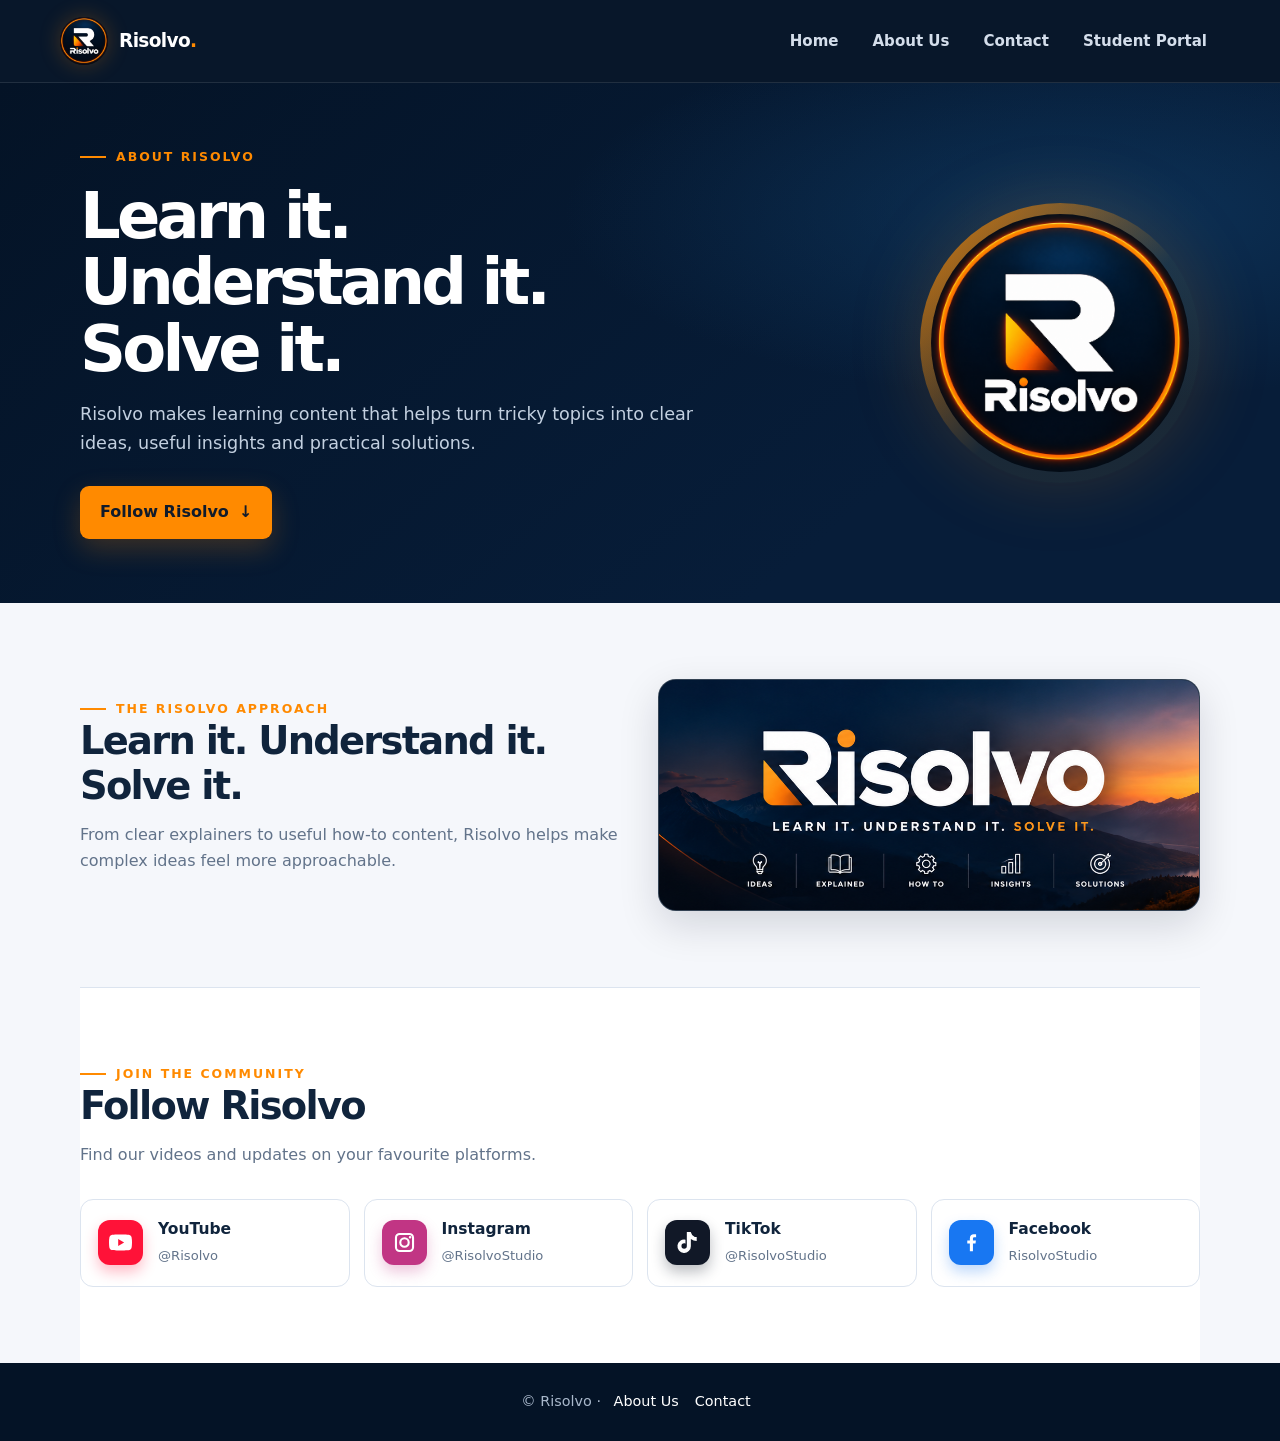
==== commit 6cb4841f: "Refine portal navigation and social links" ====
--- a/about-us/index.html
+++ b/about-us/index.html
@@ -1 +1 @@
-<!doctype html><html lang="en"><head><meta charset="utf-8"><meta name="viewport" content="width=device-width, initial-scale=1"><meta name="theme-color" content="#041326"><title>About Us | Risolvo</title><meta name="description" content="Discover the Risolvo learning approach and find us on YouTube, Instagram, TikTok and Facebook."><link rel="stylesheet" href="/assets/site.css"></head><body><a class="skip-link" href="#main">Skip to content</a><header class="site-header"><nav class="nav" aria-label="Main navigation"><a class="brand" href="/"><img src="/assets/risolvo-logo.png" alt=""><span>Risolvo<em>.</em></span></a><div class="nav-links"><a href="/">Home</a><a href="/about-us/">About Us</a><a href="/contact/">Contact</a><a class="portal-link" href="/portal/">Student Portal&nbsp; ↗</a></div></nav></header><main id="main"><section class="page-hero"><div class="page-hero-inner"><div><div class="eyebrow">About Risolvo</div><h1>Learn it. Understand it. Solve it.</h1><p>Risolvo is built around a simple idea: when something is explained clearly and you get the chance to practise, progress follows.</p><div class="actions"><a class="button" href="/portal/">Explore the Student Portal <span aria-hidden="true">↗</span></a></div></div><div class="logo-card"><img src="/assets/risolvo-logo.png" alt="Risolvo logo"></div></div></section><section class="section about-note"><div><div class="eyebrow">Keep learning</div><h2>Explore. Practise. Progress.</h2><p class="muted">The Student Portal gives you a place to practise questions by topic and continue your learning at your own pace.</p><a class="button" href="/portal/">Open the Student Portal <span aria-hidden="true">↗</span></a></div><div class="banner-frame"><img src="/assets/risolvo-banner.png" alt="Risolvo learning banner"></div></section><section class="section social-section"><div class="section-intro"><div class="eyebrow">Join the community</div><h2>Follow Risolvo</h2><p>Find our videos and updates on your favourite platforms.</p></div><div class="social-grid"><a class="social-card" href="https://www.youtube.com/@Risolvo" target="_blank" rel="noopener noreferrer" aria-label="Risolvo on YouTube, @Risolvo"><span class="social-icon" style="--social:#ff1238"><svg viewBox="0 0 24 24" aria-hidden="true"><path d="M23.5 6.2a3 3 0 0 0-2.1-2.1C19.5 3.6 12 3.6 12 3.6s-7.5 0-9.4.5A3 3 0 0 0 .5 6.2 31 31 0 0 0 0 12a31 31 0 0 0 .5 5.8 3 3 0 0 0 2.1 2.1c1.9.5 9.4.5 9.4.5s7.5 0 9.4-.5a3 3 0 0 0 2.1-2.1A31 31 0 0 0 24 12a31 31 0 0 0-.5-5.8ZM9.6 15.6V8.4l6.2 3.6-6.2 3.6Z"/></svg></span><span class="social-meta"><strong>YouTube</strong><span>@Risolvo</span></span></a><a class="social-card" href="https://www.instagram.com/risolvouk/" target="_blank" rel="noopener noreferrer" aria-label="Risolvo on Instagram, @risolvouk"><span class="social-icon" style="--social:#c13584"><svg viewBox="0 0 24 24" aria-hidden="true"><path d="M7 2h10a5 5 0 0 1 5 5v10a5 5 0 0 1-5 5H7a5 5 0 0 1-5-5V7a5 5 0 0 1 5-5Zm0 2.2A2.8 2.8 0 0 0 4.2 7v10A2.8 2.8 0 0 0 7 19.8h10a2.8 2.8 0 0 0 2.8-2.8V7A2.8 2.8 0 0 0 17 4.2H7Zm5 2.3a5.5 5.5 0 1 1 0 11 5.5 5.5 0 0 1 0-11Zm0 2.2a3.3 3.3 0 1 0 0 6.6 3.3 3.3 0 0 0 0-6.6Zm5.8-3.5a1.3 1.3 0 1 1 0 2.6 1.3 1.3 0 0 1 0-2.6Z"/></svg></span><span class="social-meta"><strong>Instagram</strong><span>@risolvouk</span></span></a><a class="social-card" href="https://www.tiktok.com/@RisolvoStudio" target="_blank" rel="noopener noreferrer" aria-label="Risolvo on TikTok, @RisolvoStudio"><span class="social-icon" style="--social:#111827"><svg viewBox="0 0 24 24" aria-hidden="true"><path d="M19.6 6.2a6.5 6.5 0 0 1-4.1-4.8V1h-4.2v14.7a2.8 2.8 0 1 1-2.8-2.8c.5 0 1 .1 1.4.4V9a7 7 0 1 0 5.6 6.8V8.4a10.5 10.5 0 0 0 6.1 2V6.3c-.7 0-1.4 0-2-.1Z"/></svg></span><span class="social-meta"><strong>TikTok</strong><span>@RisolvoStudio</span></span></a><a class="social-card" href="https://www.facebook.com/RisolvoUK/" target="_blank" rel="noopener noreferrer" aria-label="Risolvo on Facebook, RisolvoUK"><span class="social-icon" style="--social:#1877f2"><svg viewBox="0 0 24 24" aria-hidden="true"><path d="M13.5 21v-8h2.7l.4-3.1h-3.1v-2c0-.9.3-1.5 1.6-1.5h1.7V3.6c-.3 0-1.3-.1-2.4-.1-2.4 0-4.1 1.5-4.1 4.2v2.3H7.6V13h2.7v8h3.2Z"/></svg></span><span class="social-meta"><strong>Facebook</strong><span>RisolvoUK</span></span></a></div></section></main><footer class="site-footer">© Risolvo <span aria-hidden="true">·</span> <a href="/about-us/">About Us</a><a href="/contact/">Contact</a><a href="/portal/">Student Portal</a></footer></body></html>+<!doctype html><html lang="en"><head><meta charset="utf-8"><meta name="viewport" content="width=device-width, initial-scale=1"><meta name="theme-color" content="#041326"><title>About Us | Risolvo</title><meta name="description" content="Discover Risolvo and find our learning content on YouTube, Instagram, TikTok and Facebook."><link rel="stylesheet" href="/assets/site.css"></head><body><a class="skip-link" href="#main">Skip to content</a><header class="site-header"><nav class="nav" aria-label="Main navigation"><a class="brand" href="/"><img src="/assets/risolvo-logo.png" alt=""><span>Risolvo<em>.</em></span></a><div class="nav-links"><a href="/">Home</a><a href="/about-us/">About Us</a><a href="/contact/">Contact</a><a class="portal-link" href="/portal/">Student Portal</a></div></nav></header><main id="main"><section class="page-hero"><div class="page-hero-inner"><div><div class="eyebrow">About Risolvo</div><h1>Learn it. Understand it. Solve it.</h1><p>Risolvo makes learning content that helps turn tricky topics into clear ideas, useful insights and practical solutions.</p><div class="actions"><a class="button" href="#follow-title">Follow Risolvo <span aria-hidden="true">↓</span></a></div></div><div class="logo-card"><img src="/assets/risolvo-logo.png" alt="Risolvo logo"></div></div></section><section class="section about-note"><div><div class="eyebrow">The Risolvo approach</div><h2>Learn it. Understand it. Solve it.</h2><p class="muted">From clear explainers to useful how-to content, Risolvo helps make complex ideas feel more approachable.</p></div><div class="banner-frame"><img src="/assets/risolvo-banner.png" alt="Risolvo learning banner"></div></section><section class="section social-section"><div class="section-intro"><div class="eyebrow">Join the community</div><h2>Follow Risolvo</h2><p>Find our videos and updates on your favourite platforms.</p></div><div class="social-grid"><a class="social-card" href="https://www.youtube.com/@Risolvo" target="_blank" rel="noopener noreferrer" aria-label="Risolvo on YouTube, @Risolvo"><span class="social-icon" style="--social:#ff1238"><svg viewBox="0 0 24 24" aria-hidden="true"><path d="M23.5 6.2a3 3 0 0 0-2.1-2.1C19.5 3.6 12 3.6 12 3.6s-7.5 0-9.4.5A3 3 0 0 0 .5 6.2 31 31 0 0 0 0 12a31 31 0 0 0 .5 5.8 3 3 0 0 0 2.1 2.1c1.9.5 9.4.5 9.4.5s7.5 0 9.4-.5a3 3 0 0 0 2.1-2.1A31 31 0 0 0 24 12a31 31 0 0 0-.5-5.8ZM9.6 15.6V8.4l6.2 3.6-6.2 3.6Z"/></svg></span><span class="social-meta"><strong>YouTube</strong><span>@Risolvo</span></span></a><a class="social-card" href="https://www.instagram.com/RisolvoStudio/" target="_blank" rel="noopener noreferrer" aria-label="Risolvo on Instagram, @RisolvoStudio"><span class="social-icon" style="--social:#c13584"><svg viewBox="0 0 24 24" aria-hidden="true"><path d="M7 2h10a5 5 0 0 1 5 5v10a5 5 0 0 1-5 5H7a5 5 0 0 1-5-5V7a5 5 0 0 1 5-5Zm0 2.2A2.8 2.8 0 0 0 4.2 7v10A2.8 2.8 0 0 0 7 19.8h10a2.8 2.8 0 0 0 2.8-2.8V7A2.8 2.8 0 0 0 17 4.2H7Zm5 2.3a5.5 5.5 0 1 1 0 11 5.5 5.5 0 0 1 0-11Zm0 2.2a3.3 3.3 0 1 0 0 6.6 3.3 3.3 0 0 0 0-6.6Zm5.8-3.5a1.3 1.3 0 1 1 0 2.6 1.3 1.3 0 0 1 0-2.6Z"/></svg></span><span class="social-meta"><strong>Instagram</strong><span>@RisolvoStudio</span></span></a><a class="social-card" href="https://www.tiktok.com/@RisolvoStudio" target="_blank" rel="noopener noreferrer" aria-label="Risolvo on TikTok, @RisolvoStudio"><span class="social-icon" style="--social:#111827"><svg viewBox="0 0 24 24" aria-hidden="true"><path d="M19.6 6.2a6.5 6.5 0 0 1-4.1-4.8V1h-4.2v14.7a2.8 2.8 0 1 1-2.8-2.8c.5 0 1 .1 1.4.4V9a7 7 0 1 0 5.6 6.8V8.4a10.5 10.5 0 0 0 6.1 2V6.3c-.7 0-1.4 0-2-.1Z"/></svg></span><span class="social-meta"><strong>TikTok</strong><span>@RisolvoStudio</span></span></a><a class="social-card" href="https://www.facebook.com/RisolvoStudio/" target="_blank" rel="noopener noreferrer" aria-label="Risolvo on Facebook, RisolvoStudio"><span class="social-icon" style="--social:#1877f2"><svg viewBox="0 0 24 24" aria-hidden="true"><path d="M13.5 21v-8h2.7l.4-3.1h-3.1v-2c0-.9.3-1.5 1.6-1.5h1.7V3.6c-.3 0-1.3-.1-2.4-.1-2.4 0-4.1 1.5-4.1 4.2v2.3H7.6V13h2.7v8h3.2Z"/></svg></span><span class="social-meta"><strong>Facebook</strong><span>RisolvoStudio</span></span></a></div></section></main><footer class="site-footer">© Risolvo <span aria-hidden="true">·</span> <a href="/about-us/">About Us</a><a href="/contact/">Contact</a></footer></body></html>
--- a/assets/site.css
+++ b/assets/site.css
@@ -1,5 +1,5 @@
 :root{--night:#041326;--navy:#071d39;--navy-2:#0d2b50;--orange:#ff8a00;--gold:#ffb21b;--paper:#f5f7fb;--ink:#10243c;--muted:#62738a;--line:#dce4ef;--white:#fff;--shadow:0 24px 70px rgba(2,15,32,.18)}
-*{box-sizing:border-box}html{scroll-behavior:smooth}body{margin:0;background:var(--paper);color:var(--ink);font:16px/1.65 Inter,ui-sans-serif,system-ui,-apple-system,"Segoe UI",sans-serif}a{color:inherit}img{display:block;max-width:100%}.skip-link{position:absolute;left:-9999px;top:8px;background:#fff;color:#000;padding:10px;z-index:10}.skip-link:focus{left:8px}.site-header{position:relative;z-index:2;background:rgba(4,19,38,.98);color:#fff;border-bottom:1px solid rgba(255,255,255,.1)}.nav{width:min(1160px,100% - 48px);min-height:82px;margin:auto;display:flex;align-items:center;justify-content:space-between;gap:28px}.brand{display:flex;align-items:center;gap:11px;text-decoration:none;font-weight:800;font-size:1.16rem;letter-spacing:-.035em}.brand img{width:48px;height:48px;object-fit:cover;border-radius:50%;box-shadow:0 0 22px rgba(255,138,0,.24)}.brand span{color:#fff}.brand em{color:var(--orange);font-style:normal}.nav-links{display:flex;align-items:center;gap:8px}.nav-links a{padding:9px 13px;border-radius:8px;color:#d4deeb;text-decoration:none;font-weight:650;font-size:.94rem;transition:background .2s,color .2s}.nav-links a:hover,.nav-links a:focus-visible{color:#fff;background:rgba(255,255,255,.09);outline:none}.nav-links a.portal-link{color:#fff;background:var(--orange);box-shadow:0 7px 20px rgba(255,138,0,.2)}.nav-links a.portal-link:hover{background:#ff9d1d}.hero{background:radial-gradient(ellipse at 80% 15%,rgba(17,67,112,.56),transparent 37%),linear-gradient(140deg,#041326,#071d39 63%,#102b4e);color:#fff;padding:42px 24px 86px;overflow:hidden}.hero-inner{width:min(1120px,100%);margin:auto}.banner-frame{overflow:hidden;border:1px solid rgba(255,255,255,.18);border-radius:18px;background:#06182d;box-shadow:0 22px 65px rgba(0,0,0,.35)}.banner-frame img{width:100%;height:auto;max-height:340px;object-fit:contain}.hero-copy{padding:46px 0 0;max-width:820px}.eyebrow{display:flex;align-items:center;gap:10px;color:var(--orange);font-size:.78rem;font-weight:800;letter-spacing:.16em;text-transform:uppercase}.eyebrow:before{content:"";width:26px;height:2px;background:var(--orange)}h1,h2,h3,p{margin-top:0}h1{font-size:clamp(2.5rem,6vw,4.65rem);line-height:1.04;letter-spacing:-.06em;margin:15px 0 18px}h2{font-size:clamp(1.7rem,3vw,2.45rem);line-height:1.15;letter-spacing:-.045em;margin-bottom:14px}h3{font-size:1.15rem;line-height:1.25;margin-bottom:8px}.hero-copy p{max-width:650px;color:#c3d0e0;font-size:1.12rem}.actions{display:flex;flex-wrap:wrap;gap:13px;margin-top:28px}.button{display:inline-flex;align-items:center;justify-content:center;gap:10px;min-height:48px;padding:12px 19px;border:1px solid transparent;border-radius:9px;background:var(--orange);color:#101b2b;text-decoration:none;font-weight:800;box-shadow:0 10px 28px rgba(255,138,0,.22);transition:transform .2s,background .2s}.button:hover{transform:translateY(-2px);background:#ffa21d}.button.secondary{background:rgba(255,255,255,.07);border-color:rgba(255,255,255,.24);color:#fff;box-shadow:none}.button.secondary:hover{background:rgba(255,255,255,.13)}.section{width:min(1120px,100% - 48px);margin:auto;padding:76px 0}.section-intro{max-width:690px;margin-bottom:30px}.section-intro p,.muted{color:var(--muted)}.feature-grid{display:grid;grid-template-columns:repeat(3,1fr);gap:16px}.feature{position:relative;min-height:182px;padding:25px;border:1px solid var(--line);border-radius:15px;background:#fff;box-shadow:0 8px 28px rgba(11,34,62,.045);overflow:hidden}.feature:after{content:"";position:absolute;width:84px;height:84px;right:-30px;bottom:-34px;border:12px solid rgba(255,138,0,.14);border-radius:50%}.feature-icon{display:grid;place-items:center;width:43px;height:43px;border-radius:12px;background:#fff1df;color:#c36500;font-size:1.25rem;margin-bottom:18px}.feature p{margin:0;color:var(--muted);font-size:.94rem}.portal-callout{position:relative;display:grid;grid-template-columns:1fr auto;align-items:center;gap:24px;padding:38px 42px;border-radius:20px;color:#fff;background:linear-gradient(120deg,#071a32,#123a65);overflow:hidden;box-shadow:var(--shadow)}.portal-callout:after{content:"";position:absolute;width:300px;height:300px;border:1px solid rgba(255,138,0,.28);border-radius:50%;right:90px;top:-180px;box-shadow:0 0 0 35px rgba(255,138,0,.045),0 0 0 70px rgba(255,138,0,.03)}.portal-callout h2{position:relative;z-index:1;margin-bottom:8px}.portal-callout p{position:relative;z-index:1;color:#c5d5e8;margin:0;max-width:610px}.portal-callout .button{position:relative;z-index:1;white-space:nowrap}.social-section{background:#fff;border-top:1px solid var(--line)}.social-grid{display:grid;grid-template-columns:repeat(4,1fr);gap:14px}.social-card{display:flex;align-items:center;gap:15px;padding:17px;border:1px solid var(--line);border-radius:13px;background:#fff;text-decoration:none;transition:transform .2s,box-shadow .2s,border-color .2s}.social-card:hover,.social-card:focus-visible{transform:translateY(-3px);border-color:rgba(255,138,0,.65);box-shadow:0 12px 28px rgba(11,34,62,.09);outline:none}.social-icon{width:45px;height:45px;flex:0 0 45px;display:grid;place-items:center;border-radius:12px;color:white;background:var(--social);box-shadow:0 7px 14px color-mix(in srgb,var(--social),transparent 72%)}.social-icon svg{width:23px;height:23px;fill:currentColor}.social-meta strong{display:block;font-size:.97rem}.social-meta span{color:var(--muted);font-size:.82rem}.page-hero{padding:64px 24px;background:radial-gradient(ellipse at 85% 25%,rgba(17,67,112,.55),transparent 34%),linear-gradient(140deg,#041326,#071d39 72%);color:#fff}.page-hero-inner{width:min(1120px,100%);margin:auto;display:grid;grid-template-columns:1.2fr .8fr;align-items:center;gap:44px}.page-hero p{max-width:660px;color:#c3d0e0;font-size:1.1rem}.page-hero h1{font-size:clamp(2.4rem,5vw,4rem)}.logo-card{justify-self:end;width:min(280px,100%);padding:11px;border-radius:50%;background:linear-gradient(135deg,rgba(255,138,0,.85),rgba(255,178,27,.08) 55%);box-shadow:0 0 75px rgba(255,138,0,.17)}.logo-card img{border-radius:50%;width:100%}.about-note{display:grid;grid-template-columns:1fr 1fr;gap:36px;align-items:center}.about-note .banner-frame{box-shadow:0 14px 40px rgba(2,15,32,.14)}.about-note .banner-frame img{max-height:none;height:230px;object-fit:cover}.contact-panel{padding:38px;border-radius:18px;background:#fff;border:1px solid var(--line);box-shadow:0 12px 35px rgba(11,34,62,.06)}.site-footer{padding:27px 24px;background:var(--night);color:#a9b8cb;text-align:center;font-size:.9rem}.site-footer a{color:#fff;text-decoration:none;margin:0 8px}.site-footer a:hover{color:var(--orange)}:focus-visible{outline:3px solid var(--orange);outline-offset:3px}
-@media(max-width:820px){.feature-grid{grid-template-columns:1fr 1fr}.social-grid{grid-template-columns:1fr 1fr}.page-hero-inner{grid-template-columns:1fr .55fr;gap:24px}.logo-card{width:210px}.portal-callout{padding:30px}.portal-callout:after{right:-100px}}
-@media(max-width:620px){.nav{width:calc(100% - 32px);min-height:72px;align-items:center;flex-wrap:wrap;padding:12px 0}.nav-links{width:100%;justify-content:space-between}.brand img{width:42px;height:42px}.nav-links{gap:2px}.nav-links a{padding:8px 7px;font-size:.82rem}.nav-links a.portal-link{padding:8px 10px}.hero{padding:24px 16px 62px}.hero-inner{width:100%}.banner-frame{border-radius:12px}.hero-copy{padding-top:34px}.hero-copy p{font-size:1rem}.section{width:calc(100% - 36px);padding:56px 0}.feature-grid{grid-template-columns:1fr}.feature{min-height:auto}.portal-callout{grid-template-columns:1fr;padding:26px}.portal-callout .button{justify-self:start}.social-grid{grid-template-columns:1fr 1fr;gap:10px}.social-card{padding:12px 10px;gap:10px}.social-icon{width:38px;height:38px;flex-basis:38px;border-radius:10px}.social-icon svg{width:20px;height:20px}.social-meta strong{font-size:.87rem}.social-meta span{font-size:.75rem}.page-hero{padding:48px 20px}.page-hero-inner{grid-template-columns:1fr}.logo-card{display:none}.about-note{grid-template-columns:1fr}.about-note .banner-frame img{height:auto}.contact-panel{padding:25px}}
+*{box-sizing:border-box}html{scroll-behavior:smooth}body{margin:0;background:var(--paper);color:var(--ink);font:16px/1.65 Inter,ui-sans-serif,system-ui,-apple-system,"Segoe UI",sans-serif}a{color:inherit}img{display:block;max-width:100%}.skip-link{position:absolute;left:-9999px;top:8px;background:#fff;color:#000;padding:10px;z-index:10}.skip-link:focus{left:8px}.site-header{position:relative;z-index:2;background:rgba(4,19,38,.98);color:#fff;border-bottom:1px solid rgba(255,255,255,.1)}.nav{width:min(1160px,100% - 48px);min-height:82px;margin:auto;display:flex;align-items:center;justify-content:space-between;gap:28px}.brand{display:flex;align-items:center;gap:11px;text-decoration:none;font-weight:800;font-size:1.16rem;letter-spacing:-.035em}.brand img{width:48px;height:48px;object-fit:cover;border-radius:50%;box-shadow:0 0 22px rgba(255,138,0,.24)}.brand span{color:#fff}.brand em{color:var(--orange);font-style:normal}.nav-links{display:flex;align-items:center;gap:8px}.nav-links a{padding:9px 13px;border-radius:8px;color:#d4deeb;text-decoration:none;font-weight:650;font-size:.94rem;transition:background .2s,color .2s}.nav-links a:hover,.nav-links a:focus-visible{color:#fff;background:rgba(255,255,255,.09);outline:none}.nav-links a.portal-link{color:#d4deeb;background:transparent;box-shadow:none}.nav-links a.portal-link:hover{color:#fff;background:rgba(255,255,255,.09);text-decoration:none}.hero{background:radial-gradient(ellipse at 80% 15%,rgba(17,67,112,.56),transparent 37%),linear-gradient(140deg,#041326,#071d39 63%,#102b4e);color:#fff;padding:42px 24px 86px;overflow:hidden}.hero-inner{width:min(1120px,100%);margin:auto}.banner-frame{overflow:hidden;border:1px solid rgba(255,255,255,.18);border-radius:18px;background:#06182d;box-shadow:0 22px 65px rgba(0,0,0,.35)}.banner-frame img{width:100%;height:auto;max-height:340px;object-fit:contain}.hero-copy{padding:46px 0 0;max-width:820px}.eyebrow{display:flex;align-items:center;gap:10px;color:var(--orange);font-size:.78rem;font-weight:800;letter-spacing:.16em;text-transform:uppercase}.eyebrow:before{content:"";width:26px;height:2px;background:var(--orange)}h1,h2,h3,p{margin-top:0}h1{font-size:clamp(2.5rem,6vw,4.65rem);line-height:1.04;letter-spacing:-.06em;margin:15px 0 18px}h2{font-size:clamp(1.7rem,3vw,2.45rem);line-height:1.15;letter-spacing:-.045em;margin-bottom:14px}h3{font-size:1.15rem;line-height:1.25;margin-bottom:8px}.hero-copy p{max-width:650px;color:#c3d0e0;font-size:1.12rem}.actions{display:flex;flex-wrap:wrap;gap:13px;margin-top:28px}.button{display:inline-flex;align-items:center;justify-content:center;gap:10px;min-height:48px;padding:12px 19px;border:1px solid transparent;border-radius:9px;background:var(--orange);color:#101b2b;text-decoration:none;font-weight:800;box-shadow:0 10px 28px rgba(255,138,0,.22);transition:transform .2s,background .2s}.button:hover{transform:translateY(-2px);background:#ffa21d}.button.secondary{background:rgba(255,255,255,.07);border-color:rgba(255,255,255,.24);color:#fff;box-shadow:none}.button.secondary:hover{background:rgba(255,255,255,.13)}.section{width:min(1120px,100% - 48px);margin:auto;padding:76px 0}.section-intro{max-width:690px;margin-bottom:30px}.section-intro p,.muted{color:var(--muted)}.feature-grid{display:grid;grid-template-columns:repeat(3,1fr);gap:16px}.feature{position:relative;min-height:182px;padding:25px;border:1px solid var(--line);border-radius:15px;background:#fff;box-shadow:0 8px 28px rgba(11,34,62,.045);overflow:hidden}.feature:after{content:"";position:absolute;width:84px;height:84px;right:-30px;bottom:-34px;border:12px solid rgba(255,138,0,.14);border-radius:50%}.feature-icon{display:grid;place-items:center;width:43px;height:43px;border-radius:12px;background:#fff1df;color:#c36500;font-size:1.25rem;margin-bottom:18px}.feature p{margin:0;color:var(--muted);font-size:.94rem}.invite-note{width:min(1120px,100% - 48px);margin:0 auto 76px;padding:28px 32px;display:flex;align-items:center;justify-content:space-between;gap:24px;border:1px solid rgba(255,138,0,.24);border-radius:16px;background:linear-gradient(120deg,#071a32,#123a65);color:#fff;box-shadow:var(--shadow)}.invite-note .eyebrow{margin-bottom:8px}.invite-note h2{margin:0 0 7px}.invite-note p{margin:0;color:#c5d5e8}.invite-note .button{white-space:nowrap}.social-section{background:#fff;border-top:1px solid var(--line)}.social-grid{display:grid;grid-template-columns:repeat(4,1fr);gap:14px}.social-card{display:flex;align-items:center;gap:15px;padding:17px;border:1px solid var(--line);border-radius:13px;background:#fff;text-decoration:none;transition:transform .2s,box-shadow .2s,border-color .2s}.social-card:hover,.social-card:focus-visible{transform:translateY(-3px);border-color:rgba(255,138,0,.65);box-shadow:0 12px 28px rgba(11,34,62,.09);outline:none}.social-icon{width:45px;height:45px;flex:0 0 45px;display:grid;place-items:center;border-radius:12px;color:white;background:var(--social);box-shadow:0 7px 14px color-mix(in srgb,var(--social),transparent 72%)}.social-icon svg{width:23px;height:23px;fill:currentColor}.social-meta strong{display:block;font-size:.97rem}.social-meta span{color:var(--muted);font-size:.82rem}.page-hero{padding:64px 24px;background:radial-gradient(ellipse at 85% 25%,rgba(17,67,112,.55),transparent 34%),linear-gradient(140deg,#041326,#071d39 72%);color:#fff}.page-hero-inner{width:min(1120px,100%);margin:auto;display:grid;grid-template-columns:1.2fr .8fr;align-items:center;gap:44px}.page-hero p{max-width:660px;color:#c3d0e0;font-size:1.1rem}.page-hero h1{font-size:clamp(2.4rem,5vw,4rem)}.logo-card{justify-self:end;width:min(280px,100%);padding:11px;border-radius:50%;background:linear-gradient(135deg,rgba(255,138,0,.85),rgba(255,178,27,.08) 55%);box-shadow:0 0 75px rgba(255,138,0,.17)}.logo-card img{border-radius:50%;width:100%}.about-note{display:grid;grid-template-columns:1fr 1fr;gap:36px;align-items:center}.about-note .banner-frame{box-shadow:0 14px 40px rgba(2,15,32,.14)}.about-note .banner-frame img{max-height:none;height:230px;object-fit:cover}.contact-panel{padding:38px;border-radius:18px;background:#fff;border:1px solid var(--line);box-shadow:0 12px 35px rgba(11,34,62,.06)}.site-footer{padding:27px 24px;background:var(--night);color:#a9b8cb;text-align:center;font-size:.9rem}.site-footer a{color:#fff;text-decoration:none;margin:0 8px}.site-footer a:hover{color:var(--orange)}:focus-visible{outline:3px solid var(--orange);outline-offset:3px}
+@media(max-width:820px){.feature-grid{grid-template-columns:1fr 1fr}.social-grid{grid-template-columns:1fr 1fr}.page-hero-inner{grid-template-columns:1fr .55fr;gap:24px}.logo-card{width:210px}.invite-note{padding:24px;align-items:flex-start;flex-direction:column}}
+@media(max-width:620px){.nav{width:calc(100% - 32px);min-height:72px;align-items:center;flex-wrap:wrap;padding:12px 0}.nav-links{width:100%;justify-content:space-between}.brand img{width:42px;height:42px}.nav-links{gap:2px}.nav-links a{padding:8px 7px;font-size:.82rem}.nav-links a.portal-link{padding:8px 7px}.hero{padding:24px 16px 62px}.hero-inner{width:100%}.banner-frame{border-radius:12px}.hero-copy{padding-top:34px}.hero-copy p{font-size:1rem}.section{width:calc(100% - 36px);padding:56px 0}.feature-grid{grid-template-columns:1fr}.feature{min-height:auto}.invite-note{width:calc(100% - 36px);margin-bottom:56px;padding:22px}.social-grid{grid-template-columns:1fr 1fr;gap:10px}.social-card{padding:12px 10px;gap:10px}.social-icon{width:38px;height:38px;flex-basis:38px;border-radius:10px}.social-icon svg{width:20px;height:20px}.social-meta strong{font-size:.87rem}.social-meta span{font-size:.75rem}.page-hero{padding:48px 20px}.page-hero-inner{grid-template-columns:1fr}.logo-card{display:none}.about-note{grid-template-columns:1fr}.about-note .banner-frame img{height:auto}.contact-panel{padding:25px}}
 @media(prefers-reduced-motion:reduce){html{scroll-behavior:auto}*,*:before,*:after{transition:none!important}}
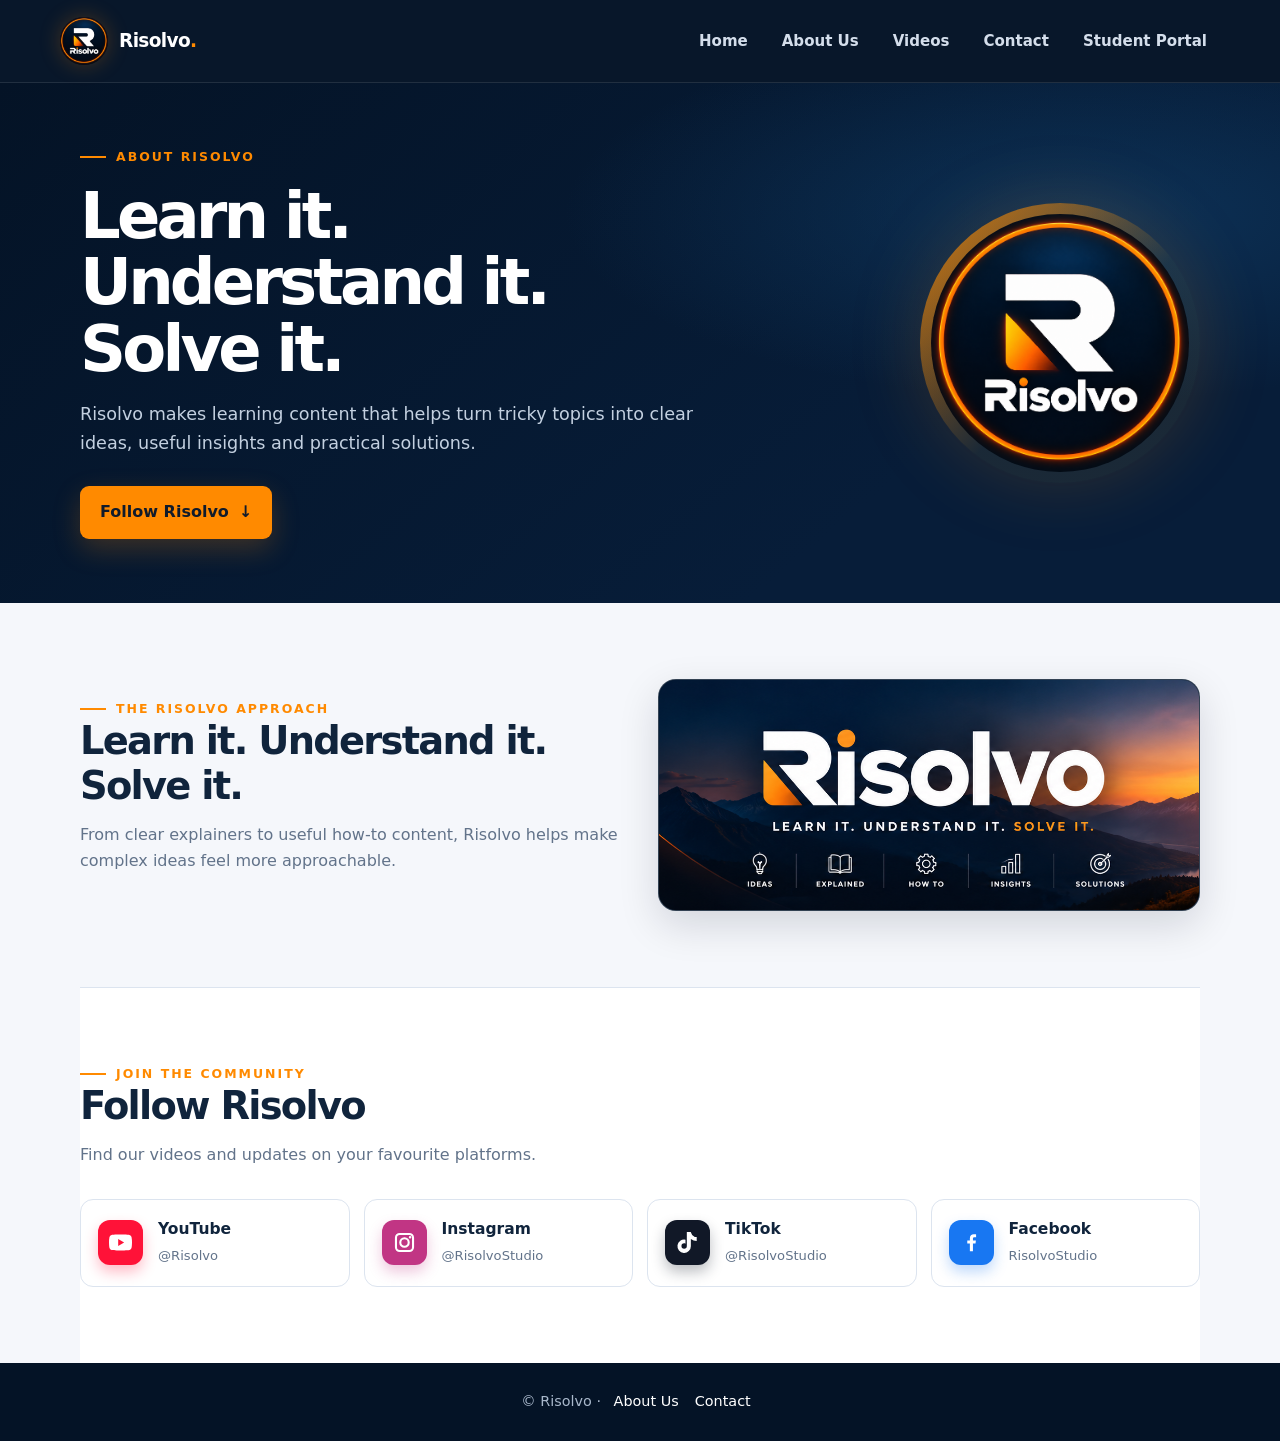
==== commit eda10e31: "Add YouTube playlist video hub" ====
--- a/about-us/index.html
+++ b/about-us/index.html
@@ -1 +1 @@
-<!doctype html><html lang="en"><head><meta charset="utf-8"><meta name="viewport" content="width=device-width, initial-scale=1"><meta name="theme-color" content="#041326"><title>About Us | Risolvo</title><meta name="description" content="Discover Risolvo and find our learning content on YouTube, Instagram, TikTok and Facebook."><link rel="stylesheet" href="/assets/site.css"></head><body><a class="skip-link" href="#main">Skip to content</a><header class="site-header"><nav class="nav" aria-label="Main navigation"><a class="brand" href="/"><img src="/assets/risolvo-logo.png" alt=""><span>Risolvo<em>.</em></span></a><div class="nav-links"><a href="/">Home</a><a href="/about-us/">About Us</a><a href="/contact/">Contact</a><a class="portal-link" href="/portal/">Student Portal</a></div></nav></header><main id="main"><section class="page-hero"><div class="page-hero-inner"><div><div class="eyebrow">About Risolvo</div><h1>Learn it. Understand it. Solve it.</h1><p>Risolvo makes learning content that helps turn tricky topics into clear ideas, useful insights and practical solutions.</p><div class="actions"><a class="button" href="#follow-title">Follow Risolvo <span aria-hidden="true">↓</span></a></div></div><div class="logo-card"><img src="/assets/risolvo-logo.png" alt="Risolvo logo"></div></div></section><section class="section about-note"><div><div class="eyebrow">The Risolvo approach</div><h2>Learn it. Understand it. Solve it.</h2><p class="muted">From clear explainers to useful how-to content, Risolvo helps make complex ideas feel more approachable.</p></div><div class="banner-frame"><img src="/assets/risolvo-banner.png" alt="Risolvo learning banner"></div></section><section class="section social-section"><div class="section-intro"><div class="eyebrow">Join the community</div><h2>Follow Risolvo</h2><p>Find our videos and updates on your favourite platforms.</p></div><div class="social-grid"><a class="social-card" href="https://www.youtube.com/@Risolvo" target="_blank" rel="noopener noreferrer" aria-label="Risolvo on YouTube, @Risolvo"><span class="social-icon" style="--social:#ff1238"><svg viewBox="0 0 24 24" aria-hidden="true"><path d="M23.5 6.2a3 3 0 0 0-2.1-2.1C19.5 3.6 12 3.6 12 3.6s-7.5 0-9.4.5A3 3 0 0 0 .5 6.2 31 31 0 0 0 0 12a31 31 0 0 0 .5 5.8 3 3 0 0 0 2.1 2.1c1.9.5 9.4.5 9.4.5s7.5 0 9.4-.5a3 3 0 0 0 2.1-2.1A31 31 0 0 0 24 12a31 31 0 0 0-.5-5.8ZM9.6 15.6V8.4l6.2 3.6-6.2 3.6Z"/></svg></span><span class="social-meta"><strong>YouTube</strong><span>@Risolvo</span></span></a><a class="social-card" href="https://www.instagram.com/RisolvoStudio/" target="_blank" rel="noopener noreferrer" aria-label="Risolvo on Instagram, @RisolvoStudio"><span class="social-icon" style="--social:#c13584"><svg viewBox="0 0 24 24" aria-hidden="true"><path d="M7 2h10a5 5 0 0 1 5 5v10a5 5 0 0 1-5 5H7a5 5 0 0 1-5-5V7a5 5 0 0 1 5-5Zm0 2.2A2.8 2.8 0 0 0 4.2 7v10A2.8 2.8 0 0 0 7 19.8h10a2.8 2.8 0 0 0 2.8-2.8V7A2.8 2.8 0 0 0 17 4.2H7Zm5 2.3a5.5 5.5 0 1 1 0 11 5.5 5.5 0 0 1 0-11Zm0 2.2a3.3 3.3 0 1 0 0 6.6 3.3 3.3 0 0 0 0-6.6Zm5.8-3.5a1.3 1.3 0 1 1 0 2.6 1.3 1.3 0 0 1 0-2.6Z"/></svg></span><span class="social-meta"><strong>Instagram</strong><span>@RisolvoStudio</span></span></a><a class="social-card" href="https://www.tiktok.com/@RisolvoStudio" target="_blank" rel="noopener noreferrer" aria-label="Risolvo on TikTok, @RisolvoStudio"><span class="social-icon" style="--social:#111827"><svg viewBox="0 0 24 24" aria-hidden="true"><path d="M19.6 6.2a6.5 6.5 0 0 1-4.1-4.8V1h-4.2v14.7a2.8 2.8 0 1 1-2.8-2.8c.5 0 1 .1 1.4.4V9a7 7 0 1 0 5.6 6.8V8.4a10.5 10.5 0 0 0 6.1 2V6.3c-.7 0-1.4 0-2-.1Z"/></svg></span><span class="social-meta"><strong>TikTok</strong><span>@RisolvoStudio</span></span></a><a class="social-card" href="https://www.facebook.com/RisolvoStudio/" target="_blank" rel="noopener noreferrer" aria-label="Risolvo on Facebook, RisolvoStudio"><span class="social-icon" style="--social:#1877f2"><svg viewBox="0 0 24 24" aria-hidden="true"><path d="M13.5 21v-8h2.7l.4-3.1h-3.1v-2c0-.9.3-1.5 1.6-1.5h1.7V3.6c-.3 0-1.3-.1-2.4-.1-2.4 0-4.1 1.5-4.1 4.2v2.3H7.6V13h2.7v8h3.2Z"/></svg></span><span class="social-meta"><strong>Facebook</strong><span>RisolvoStudio</span></span></a></div></section></main><footer class="site-footer">© Risolvo <span aria-hidden="true">·</span> <a href="/about-us/">About Us</a><a href="/contact/">Contact</a></footer></body></html>+<!doctype html><html lang="en"><head><meta charset="utf-8"><meta name="viewport" content="width=device-width, initial-scale=1"><meta name="theme-color" content="#041326"><title>About Us | Risolvo</title><meta name="description" content="Discover Risolvo and find our learning content on YouTube, Instagram, TikTok and Facebook."><link rel="stylesheet" href="/assets/site.css"></head><body><a class="skip-link" href="#main">Skip to content</a><header class="site-header"><nav class="nav" aria-label="Main navigation"><a class="brand" href="/"><img src="/assets/risolvo-logo.png" alt=""><span>Risolvo<em>.</em></span></a><div class="nav-links"><a href="/">Home</a><a href="/about-us/">About Us</a><a href="/videos/">Videos</a><a href="/contact/">Contact</a><a class="portal-link" href="/portal/">Student Portal</a></div></nav></header><main id="main"><section class="page-hero"><div class="page-hero-inner"><div><div class="eyebrow">About Risolvo</div><h1>Learn it. Understand it. Solve it.</h1><p>Risolvo makes learning content that helps turn tricky topics into clear ideas, useful insights and practical solutions.</p><div class="actions"><a class="button" href="#follow-title">Follow Risolvo <span aria-hidden="true">↓</span></a></div></div><div class="logo-card"><img src="/assets/risolvo-logo.png" alt="Risolvo logo"></div></div></section><section class="section about-note"><div><div class="eyebrow">The Risolvo approach</div><h2>Learn it. Understand it. Solve it.</h2><p class="muted">From clear explainers to useful how-to content, Risolvo helps make complex ideas feel more approachable.</p></div><div class="banner-frame"><img src="/assets/risolvo-banner.png" alt="Risolvo learning banner"></div></section><section class="section social-section"><div class="section-intro"><div class="eyebrow">Join the community</div><h2>Follow Risolvo</h2><p>Find our videos and updates on your favourite platforms.</p></div><div class="social-grid"><a class="social-card" href="https://www.youtube.com/@Risolvo" target="_blank" rel="noopener noreferrer" aria-label="Risolvo on YouTube, @Risolvo"><span class="social-icon" style="--social:#ff1238"><svg viewBox="0 0 24 24" aria-hidden="true"><path d="M23.5 6.2a3 3 0 0 0-2.1-2.1C19.5 3.6 12 3.6 12 3.6s-7.5 0-9.4.5A3 3 0 0 0 .5 6.2 31 31 0 0 0 0 12a31 31 0 0 0 .5 5.8 3 3 0 0 0 2.1 2.1c1.9.5 9.4.5 9.4.5s7.5 0 9.4-.5a3 3 0 0 0 2.1-2.1A31 31 0 0 0 24 12a31 31 0 0 0-.5-5.8ZM9.6 15.6V8.4l6.2 3.6-6.2 3.6Z"/></svg></span><span class="social-meta"><strong>YouTube</strong><span>@Risolvo</span></span></a><a class="social-card" href="https://www.instagram.com/RisolvoStudio/" target="_blank" rel="noopener noreferrer" aria-label="Risolvo on Instagram, @RisolvoStudio"><span class="social-icon" style="--social:#c13584"><svg viewBox="0 0 24 24" aria-hidden="true"><path d="M7 2h10a5 5 0 0 1 5 5v10a5 5 0 0 1-5 5H7a5 5 0 0 1-5-5V7a5 5 0 0 1 5-5Zm0 2.2A2.8 2.8 0 0 0 4.2 7v10A2.8 2.8 0 0 0 7 19.8h10a2.8 2.8 0 0 0 2.8-2.8V7A2.8 2.8 0 0 0 17 4.2H7Zm5 2.3a5.5 5.5 0 1 1 0 11 5.5 5.5 0 0 1 0-11Zm0 2.2a3.3 3.3 0 1 0 0 6.6 3.3 3.3 0 0 0 0-6.6Zm5.8-3.5a1.3 1.3 0 1 1 0 2.6 1.3 1.3 0 0 1 0-2.6Z"/></svg></span><span class="social-meta"><strong>Instagram</strong><span>@RisolvoStudio</span></span></a><a class="social-card" href="https://www.tiktok.com/@RisolvoStudio" target="_blank" rel="noopener noreferrer" aria-label="Risolvo on TikTok, @RisolvoStudio"><span class="social-icon" style="--social:#111827"><svg viewBox="0 0 24 24" aria-hidden="true"><path d="M19.6 6.2a6.5 6.5 0 0 1-4.1-4.8V1h-4.2v14.7a2.8 2.8 0 1 1-2.8-2.8c.5 0 1 .1 1.4.4V9a7 7 0 1 0 5.6 6.8V8.4a10.5 10.5 0 0 0 6.1 2V6.3c-.7 0-1.4 0-2-.1Z"/></svg></span><span class="social-meta"><strong>TikTok</strong><span>@RisolvoStudio</span></span></a><a class="social-card" href="https://www.facebook.com/RisolvoStudio/" target="_blank" rel="noopener noreferrer" aria-label="Risolvo on Facebook, RisolvoStudio"><span class="social-icon" style="--social:#1877f2"><svg viewBox="0 0 24 24" aria-hidden="true"><path d="M13.5 21v-8h2.7l.4-3.1h-3.1v-2c0-.9.3-1.5 1.6-1.5h1.7V3.6c-.3 0-1.3-.1-2.4-.1-2.4 0-4.1 1.5-4.1 4.2v2.3H7.6V13h2.7v8h3.2Z"/></svg></span><span class="social-meta"><strong>Facebook</strong><span>RisolvoStudio</span></span></a></div></section></main><footer class="site-footer">© Risolvo <span aria-hidden="true">·</span> <a href="/about-us/">About Us</a><a href="/contact/">Contact</a></footer></body></html>
--- a/assets/site.css
+++ b/assets/site.css
@@ -3,3 +3,43 @@
 @media(max-width:820px){.feature-grid{grid-template-columns:1fr 1fr}.social-grid{grid-template-columns:1fr 1fr}.page-hero-inner{grid-template-columns:1fr .55fr;gap:24px}.logo-card{width:210px}.invite-note{padding:24px;align-items:flex-start;flex-direction:column}}
 @media(max-width:620px){.nav{width:calc(100% - 32px);min-height:72px;align-items:center;flex-wrap:wrap;padding:12px 0}.nav-links{width:100%;justify-content:space-between}.brand img{width:42px;height:42px}.nav-links{gap:2px}.nav-links a{padding:8px 7px;font-size:.82rem}.nav-links a.portal-link{padding:8px 7px}.hero{padding:24px 16px 62px}.hero-inner{width:100%}.banner-frame{border-radius:12px}.hero-copy{padding-top:34px}.hero-copy p{font-size:1rem}.section{width:calc(100% - 36px);padding:56px 0}.feature-grid{grid-template-columns:1fr}.feature{min-height:auto}.invite-note{width:calc(100% - 36px);margin-bottom:56px;padding:22px}.social-grid{grid-template-columns:1fr 1fr;gap:10px}.social-card{padding:12px 10px;gap:10px}.social-icon{width:38px;height:38px;flex-basis:38px;border-radius:10px}.social-icon svg{width:20px;height:20px}.social-meta strong{font-size:.87rem}.social-meta span{font-size:.75rem}.page-hero{padding:48px 20px}.page-hero-inner{grid-template-columns:1fr}.logo-card{display:none}.about-note{grid-template-columns:1fr}.about-note .banner-frame img{height:auto}.contact-panel{padding:25px}}
 @media(prefers-reduced-motion:reduce){html{scroll-behavior:auto}*,*:before,*:after{transition:none!important}}
+
+/* Topic-based YouTube playlist library */
+.nav-links a[aria-current="page"]{color:#fff;background:rgba(255,255,255,.09)}
+.videos-hero .page-hero-inner{grid-template-columns:1fr .55fr}
+.video-hero-mark{justify-self:end;width:min(260px,100%);aspect-ratio:1;border-radius:32px;display:flex;flex-direction:column;align-items:center;justify-content:center;gap:15px;background:radial-gradient(circle at 50% 42%,rgba(255,138,0,.26),transparent 55%),rgba(255,255,255,.07);border:1px solid rgba(255,255,255,.15);box-shadow:0 25px 65px rgba(0,0,0,.2);color:#fff}
+.video-hero-mark span{width:88px;height:88px;border-radius:26px;display:grid;place-items:center;padding-left:6px;background:var(--orange);color:#101b2b;font-size:2rem;box-shadow:0 14px 38px rgba(255,138,0,.3)}
+.video-hero-mark small{font-size:.8rem;letter-spacing:.1em;text-transform:uppercase;color:#c3d0e0;font-weight:750}
+.playlist-section{padding-top:66px;padding-bottom:64px}
+.playlist-tools{display:flex;align-items:center;justify-content:space-between;gap:16px;flex-wrap:wrap;margin:0 0 13px}
+.playlist-search{min-height:46px;display:flex;align-items:center;gap:10px;padding:0 14px;border:1px solid var(--line);border-radius:10px;background:#fff;flex:1 1 260px;max-width:430px;color:var(--muted);font-size:1.25rem}
+.playlist-search input{width:100%;border:0;outline:0;background:transparent;color:var(--ink);font:inherit;font-size:.95rem}
+.playlist-search:focus-within{border-color:var(--orange);box-shadow:0 0 0 3px rgba(255,138,0,.15)}
+.playlist-filters{display:flex;gap:8px;flex-wrap:wrap}
+.playlist-filter{border:1px solid var(--line);border-radius:999px;background:#fff;padding:9px 14px;color:var(--ink);font:inherit;font-size:.85rem;font-weight:750;cursor:pointer;transition:background .2s,border-color .2s,color .2s}
+.playlist-filter:hover{border-color:var(--orange)}
+.playlist-filter.is-active{background:var(--navy);border-color:var(--navy);color:#fff}
+.playlist-count{margin:0 0 13px;color:var(--muted);font-size:.83rem;font-weight:700}
+.playlist-grid{display:grid;grid-template-columns:repeat(2,minmax(0,1fr));gap:18px;align-items:start}
+.playlist-card{overflow:hidden;border:1px solid var(--line);border-radius:15px;background:#fff;box-shadow:0 8px 28px rgba(11,34,62,.06);transition:transform .2s,box-shadow .2s}
+.playlist-card:hover{transform:translateY(-3px);box-shadow:0 16px 36px rgba(11,34,62,.12)}
+.playlist-card-heading{padding:20px 21px 14px}
+.playlist-type{display:inline-flex;padding:4px 9px;border-radius:999px;background:#fff1df;color:#9e4e00;font-size:.7rem;font-weight:850;letter-spacing:.08em;text-transform:uppercase}
+.playlist-card h3{margin:10px 0 5px;font-size:1.28rem;letter-spacing:-.025em}
+.playlist-card p{margin:0;color:var(--muted);font-size:.9rem;line-height:1.5;min-height:2.7em}
+.playlist-player{position:relative;aspect-ratio:16/9;background:#071d39}
+.playlist-player iframe{position:absolute;inset:0;width:100%;height:100%;border:0}
+.playlist-watch-link{display:flex;align-items:center;justify-content:space-between;padding:13px 20px;color:var(--navy);font-weight:800;font-size:.88rem;text-decoration:none;border-top:1px solid var(--line)}
+.playlist-watch-link:hover{color:#a64f00;background:#fffaf4}
+.playlist-empty{padding:28px;border:1px dashed var(--line);border-radius:12px;color:var(--muted);text-align:center}
+.videos-invite{margin-top:0}
+.visually-hidden{position:absolute;width:1px;height:1px;padding:0;margin:-1px;overflow:hidden;clip:rect(0,0,0,0);white-space:nowrap;border:0}
+@media(max-width:820px){.videos-hero .page-hero-inner{grid-template-columns:1fr .4fr}.video-hero-mark{width:180px;border-radius:24px}.video-hero-mark span{width:70px;height:70px;border-radius:20px}.playlist-grid{gap:13px}}
+@media(max-width:620px){.videos-hero .page-hero-inner{grid-template-columns:1fr}.video-hero-mark{display:none}.playlist-section{padding-top:48px}.playlist-grid{grid-template-columns:1fr}.playlist-tools{align-items:stretch}.playlist-search{max-width:none;flex-basis:100%}.playlist-filters{width:100%}.playlist-filter{flex:1;padding:9px 8px;font-size:.78rem}.playlist-card-heading{padding:18px 17px 12px}.playlist-watch-link{padding:12px 17px}}
+.playlist-video-list{display:flex;gap:9px;overflow-x:auto;padding:12px 14px;border-top:1px solid var(--line);scroll-snap-type:x mandatory;scrollbar-width:thin}
+.playlist-video-button{flex:0 0 118px;min-width:0;padding:5px;border:2px solid transparent;border-radius:9px;background:#f5f7fb;color:var(--ink);font:inherit;font-size:.76rem;font-weight:800;text-align:left;cursor:pointer;scroll-snap-align:start;transition:border-color .15s,background .15s}
+.playlist-video-button:hover{background:#fff1df}
+.playlist-video-button.is-selected{border-color:var(--orange);background:#fff8ee}
+.playlist-video-button img{display:block;width:100%;aspect-ratio:16/9;object-fit:cover;border-radius:5px;background:#dce4ef}
+.playlist-video-button span{display:block;padding:5px 2px 1px}
+@media(max-width:620px){.playlist-video-button{flex-basis:105px}}
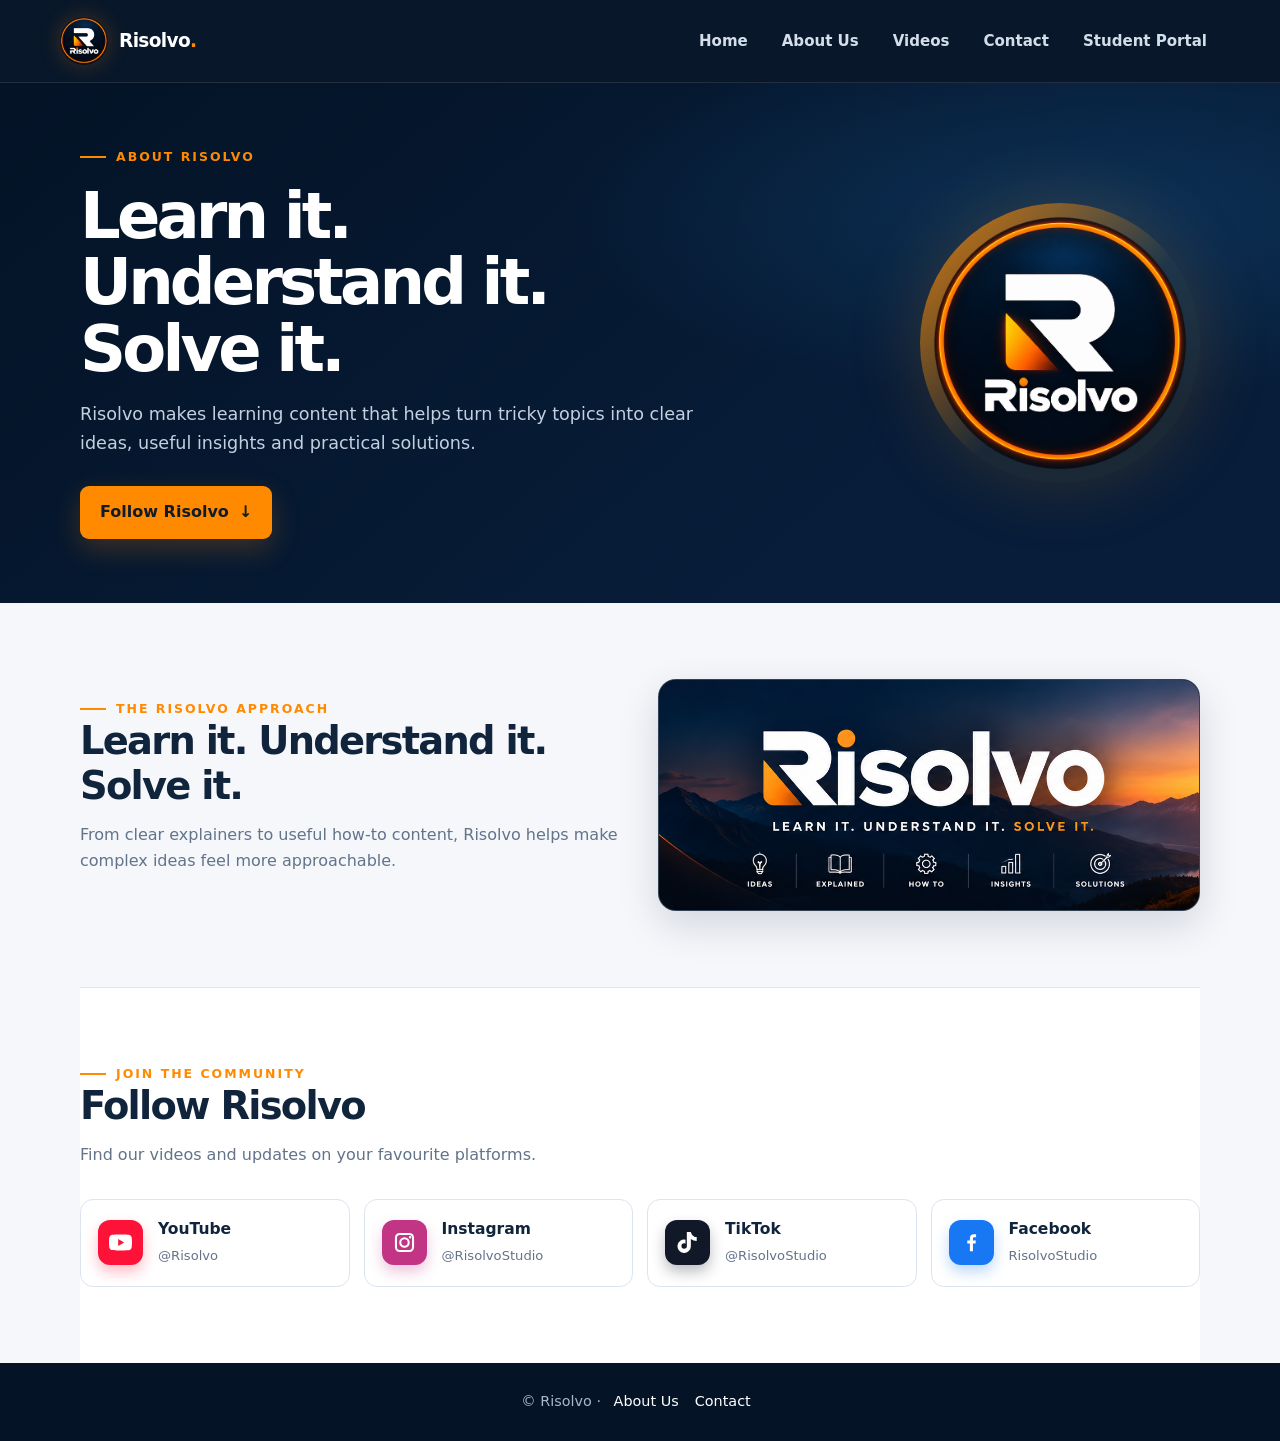
==== commit fbb41de7: "Use round Risolvo logo across site" ====
--- a/about-us/index.html
+++ b/about-us/index.html
@@ -1 +1 @@
-<!doctype html><html lang="en"><head><meta charset="utf-8"><meta name="viewport" content="width=device-width, initial-scale=1"><meta name="theme-color" content="#041326"><title>About Us | Risolvo</title><meta name="description" content="Discover Risolvo and find our learning content on YouTube, Instagram, TikTok and Facebook."><link rel="stylesheet" href="/assets/site.css"></head><body><a class="skip-link" href="#main">Skip to content</a><header class="site-header"><nav class="nav" aria-label="Main navigation"><a class="brand" href="/"><img src="/assets/risolvo-logo.png" alt=""><span>Risolvo<em>.</em></span></a><div class="nav-links"><a href="/">Home</a><a href="/about-us/">About Us</a><a href="/videos/">Videos</a><a href="/contact/">Contact</a><a class="portal-link" href="/portal/">Student Portal</a></div></nav></header><main id="main"><section class="page-hero"><div class="page-hero-inner"><div><div class="eyebrow">About Risolvo</div><h1>Learn it. Understand it. Solve it.</h1><p>Risolvo makes learning content that helps turn tricky topics into clear ideas, useful insights and practical solutions.</p><div class="actions"><a class="button" href="#follow-title">Follow Risolvo <span aria-hidden="true">↓</span></a></div></div><div class="logo-card"><img src="/assets/risolvo-logo.png" alt="Risolvo logo"></div></div></section><section class="section about-note"><div><div class="eyebrow">The Risolvo approach</div><h2>Learn it. Understand it. Solve it.</h2><p class="muted">From clear explainers to useful how-to content, Risolvo helps make complex ideas feel more approachable.</p></div><div class="banner-frame"><img src="/assets/risolvo-banner.png" alt="Risolvo learning banner"></div></section><section class="section social-section"><div class="section-intro"><div class="eyebrow">Join the community</div><h2>Follow Risolvo</h2><p>Find our videos and updates on your favourite platforms.</p></div><div class="social-grid"><a class="social-card" href="https://www.youtube.com/@Risolvo" target="_blank" rel="noopener noreferrer" aria-label="Risolvo on YouTube, @Risolvo"><span class="social-icon" style="--social:#ff1238"><svg viewBox="0 0 24 24" aria-hidden="true"><path d="M23.5 6.2a3 3 0 0 0-2.1-2.1C19.5 3.6 12 3.6 12 3.6s-7.5 0-9.4.5A3 3 0 0 0 .5 6.2 31 31 0 0 0 0 12a31 31 0 0 0 .5 5.8 3 3 0 0 0 2.1 2.1c1.9.5 9.4.5 9.4.5s7.5 0 9.4-.5a3 3 0 0 0 2.1-2.1A31 31 0 0 0 24 12a31 31 0 0 0-.5-5.8ZM9.6 15.6V8.4l6.2 3.6-6.2 3.6Z"/></svg></span><span class="social-meta"><strong>YouTube</strong><span>@Risolvo</span></span></a><a class="social-card" href="https://www.instagram.com/RisolvoStudio/" target="_blank" rel="noopener noreferrer" aria-label="Risolvo on Instagram, @RisolvoStudio"><span class="social-icon" style="--social:#c13584"><svg viewBox="0 0 24 24" aria-hidden="true"><path d="M7 2h10a5 5 0 0 1 5 5v10a5 5 0 0 1-5 5H7a5 5 0 0 1-5-5V7a5 5 0 0 1 5-5Zm0 2.2A2.8 2.8 0 0 0 4.2 7v10A2.8 2.8 0 0 0 7 19.8h10a2.8 2.8 0 0 0 2.8-2.8V7A2.8 2.8 0 0 0 17 4.2H7Zm5 2.3a5.5 5.5 0 1 1 0 11 5.5 5.5 0 0 1 0-11Zm0 2.2a3.3 3.3 0 1 0 0 6.6 3.3 3.3 0 0 0 0-6.6Zm5.8-3.5a1.3 1.3 0 1 1 0 2.6 1.3 1.3 0 0 1 0-2.6Z"/></svg></span><span class="social-meta"><strong>Instagram</strong><span>@RisolvoStudio</span></span></a><a class="social-card" href="https://www.tiktok.com/@RisolvoStudio" target="_blank" rel="noopener noreferrer" aria-label="Risolvo on TikTok, @RisolvoStudio"><span class="social-icon" style="--social:#111827"><svg viewBox="0 0 24 24" aria-hidden="true"><path d="M19.6 6.2a6.5 6.5 0 0 1-4.1-4.8V1h-4.2v14.7a2.8 2.8 0 1 1-2.8-2.8c.5 0 1 .1 1.4.4V9a7 7 0 1 0 5.6 6.8V8.4a10.5 10.5 0 0 0 6.1 2V6.3c-.7 0-1.4 0-2-.1Z"/></svg></span><span class="social-meta"><strong>TikTok</strong><span>@RisolvoStudio</span></span></a><a class="social-card" href="https://www.facebook.com/RisolvoStudio/" target="_blank" rel="noopener noreferrer" aria-label="Risolvo on Facebook, RisolvoStudio"><span class="social-icon" style="--social:#1877f2"><svg viewBox="0 0 24 24" aria-hidden="true"><path d="M13.5 21v-8h2.7l.4-3.1h-3.1v-2c0-.9.3-1.5 1.6-1.5h1.7V3.6c-.3 0-1.3-.1-2.4-.1-2.4 0-4.1 1.5-4.1 4.2v2.3H7.6V13h2.7v8h3.2Z"/></svg></span><span class="social-meta"><strong>Facebook</strong><span>RisolvoStudio</span></span></a></div></section></main><footer class="site-footer">© Risolvo <span aria-hidden="true">·</span> <a href="/about-us/">About Us</a><a href="/contact/">Contact</a></footer></body></html>+<!doctype html><html lang="en"><head><meta charset="utf-8"><meta name="viewport" content="width=device-width, initial-scale=1"><meta name="theme-color" content="#041326"><link rel="icon" type="image/png" href="../assets/risolvo-round-logo.png"><title>About Us | Risolvo</title><meta name="description" content="Discover Risolvo and find our learning content on YouTube, Instagram, TikTok and Facebook."><link rel="stylesheet" href="../assets/site.css"></head><body><a class="skip-link" href="#main">Skip to content</a><header class="site-header"><nav class="nav" aria-label="Main navigation"><a class="brand" href="../"><img src="../assets/risolvo-round-logo.png" alt=""><span>Risolvo<em>.</em></span></a><div class="nav-links"><a href="../">Home</a><a href="../about-us/">About Us</a><a href="../videos/">Videos</a><a href="../contact/">Contact</a><a class="portal-link" href="../portal/">Student Portal</a></div></nav></header><main id="main"><section class="page-hero"><div class="page-hero-inner"><div><div class="eyebrow">About Risolvo</div><h1>Learn it. Understand it. Solve it.</h1><p>Risolvo makes learning content that helps turn tricky topics into clear ideas, useful insights and practical solutions.</p><div class="actions"><a class="button" href="#follow-title">Follow Risolvo <span aria-hidden="true">↓</span></a></div></div><div class="logo-card"><img src="../assets/risolvo-round-logo.png" alt="Risolvo logo"></div></div></section><section class="section about-note"><div><div class="eyebrow">The Risolvo approach</div><h2>Learn it. Understand it. Solve it.</h2><p class="muted">From clear explainers to useful how-to content, Risolvo helps make complex ideas feel more approachable.</p></div><div class="banner-frame"><img src="../assets/risolvo-banner.png" alt="Risolvo learning banner"></div></section><section class="section social-section"><div class="section-intro"><div class="eyebrow">Join the community</div><h2>Follow Risolvo</h2><p>Find our videos and updates on your favourite platforms.</p></div><div class="social-grid"><a class="social-card" href="https://www.youtube.com/@Risolvo" target="_blank" rel="noopener noreferrer" aria-label="Risolvo on YouTube, @Risolvo"><span class="social-icon" style="--social:#ff1238"><svg viewBox="0 0 24 24" aria-hidden="true"><path d="M23.5 6.2a3 3 0 0 0-2.1-2.1C19.5 3.6 12 3.6 12 3.6s-7.5 0-9.4.5A3 3 0 0 0 .5 6.2 31 31 0 0 0 0 12a31 31 0 0 0 .5 5.8 3 3 0 0 0 2.1 2.1c1.9.5 9.4.5 9.4.5s7.5 0 9.4-.5a3 3 0 0 0 2.1-2.1A31 31 0 0 0 24 12a31 31 0 0 0-.5-5.8ZM9.6 15.6V8.4l6.2 3.6-6.2 3.6Z"/></svg></span><span class="social-meta"><strong>YouTube</strong><span>@Risolvo</span></span></a><a class="social-card" href="https://www.instagram.com/RisolvoStudio/" target="_blank" rel="noopener noreferrer" aria-label="Risolvo on Instagram, @RisolvoStudio"><span class="social-icon" style="--social:#c13584"><svg viewBox="0 0 24 24" aria-hidden="true"><path d="M7 2h10a5 5 0 0 1 5 5v10a5 5 0 0 1-5 5H7a5 5 0 0 1-5-5V7a5 5 0 0 1 5-5Zm0 2.2A2.8 2.8 0 0 0 4.2 7v10A2.8 2.8 0 0 0 7 19.8h10a2.8 2.8 0 0 0 2.8-2.8V7A2.8 2.8 0 0 0 17 4.2H7Zm5 2.3a5.5 5.5 0 1 1 0 11 5.5 5.5 0 0 1 0-11Zm0 2.2a3.3 3.3 0 1 0 0 6.6 3.3 3.3 0 0 0 0-6.6Zm5.8-3.5a1.3 1.3 0 1 1 0 2.6 1.3 1.3 0 0 1 0-2.6Z"/></svg></span><span class="social-meta"><strong>Instagram</strong><span>@RisolvoStudio</span></span></a><a class="social-card" href="https://www.tiktok.com/@RisolvoStudio" target="_blank" rel="noopener noreferrer" aria-label="Risolvo on TikTok, @RisolvoStudio"><span class="social-icon" style="--social:#111827"><svg viewBox="0 0 24 24" aria-hidden="true"><path d="M19.6 6.2a6.5 6.5 0 0 1-4.1-4.8V1h-4.2v14.7a2.8 2.8 0 1 1-2.8-2.8c.5 0 1 .1 1.4.4V9a7 7 0 1 0 5.6 6.8V8.4a10.5 10.5 0 0 0 6.1 2V6.3c-.7 0-1.4 0-2-.1Z"/></svg></span><span class="social-meta"><strong>TikTok</strong><span>@RisolvoStudio</span></span></a><a class="social-card" href="https://www.facebook.com/RisolvoStudio/" target="_blank" rel="noopener noreferrer" aria-label="Risolvo on Facebook, RisolvoStudio"><span class="social-icon" style="--social:#1877f2"><svg viewBox="0 0 24 24" aria-hidden="true"><path d="M13.5 21v-8h2.7l.4-3.1h-3.1v-2c0-.9.3-1.5 1.6-1.5h1.7V3.6c-.3 0-1.3-.1-2.4-.1-2.4 0-4.1 1.5-4.1 4.2v2.3H7.6V13h2.7v8h3.2Z"/></svg></span><span class="social-meta"><strong>Facebook</strong><span>RisolvoStudio</span></span></a></div></section></main><footer class="site-footer">© Risolvo <span aria-hidden="true">·</span> <a href="../about-us/">About Us</a><a href="../contact/">Contact</a></footer></body></html>
